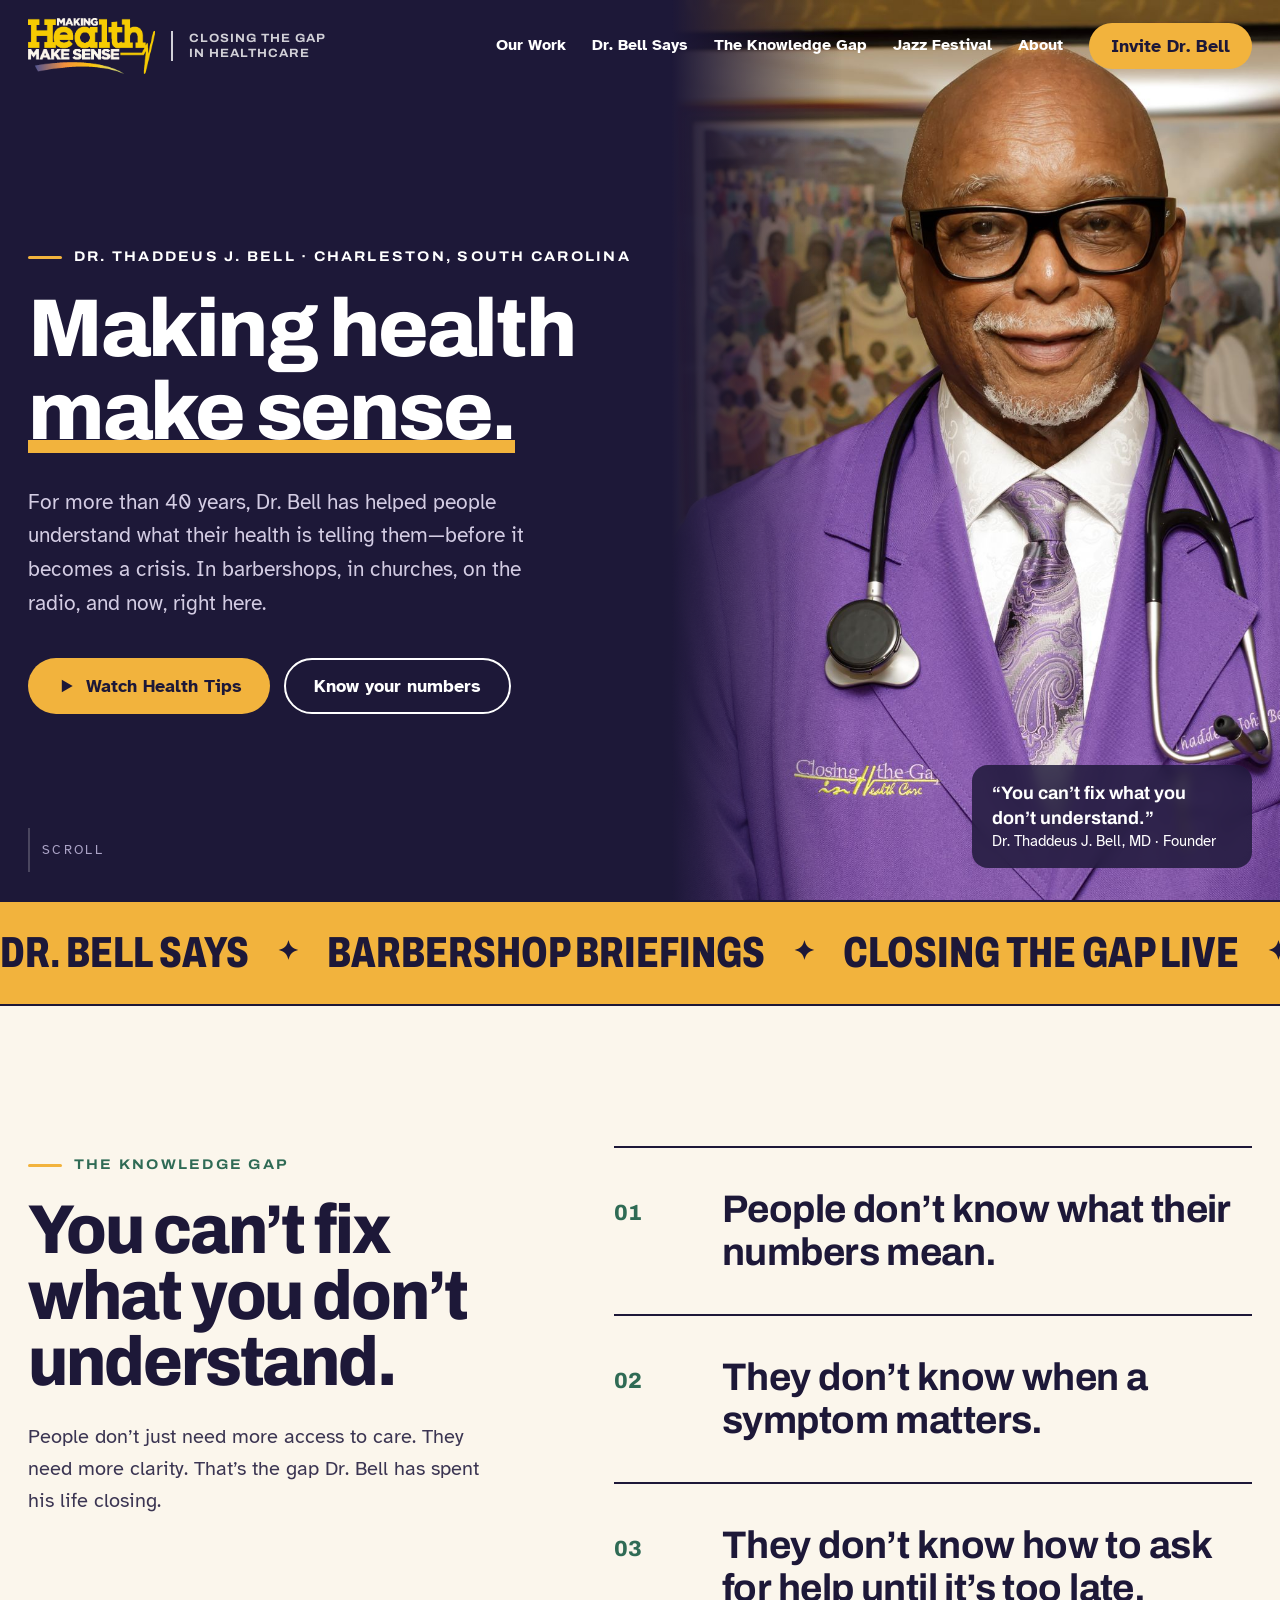
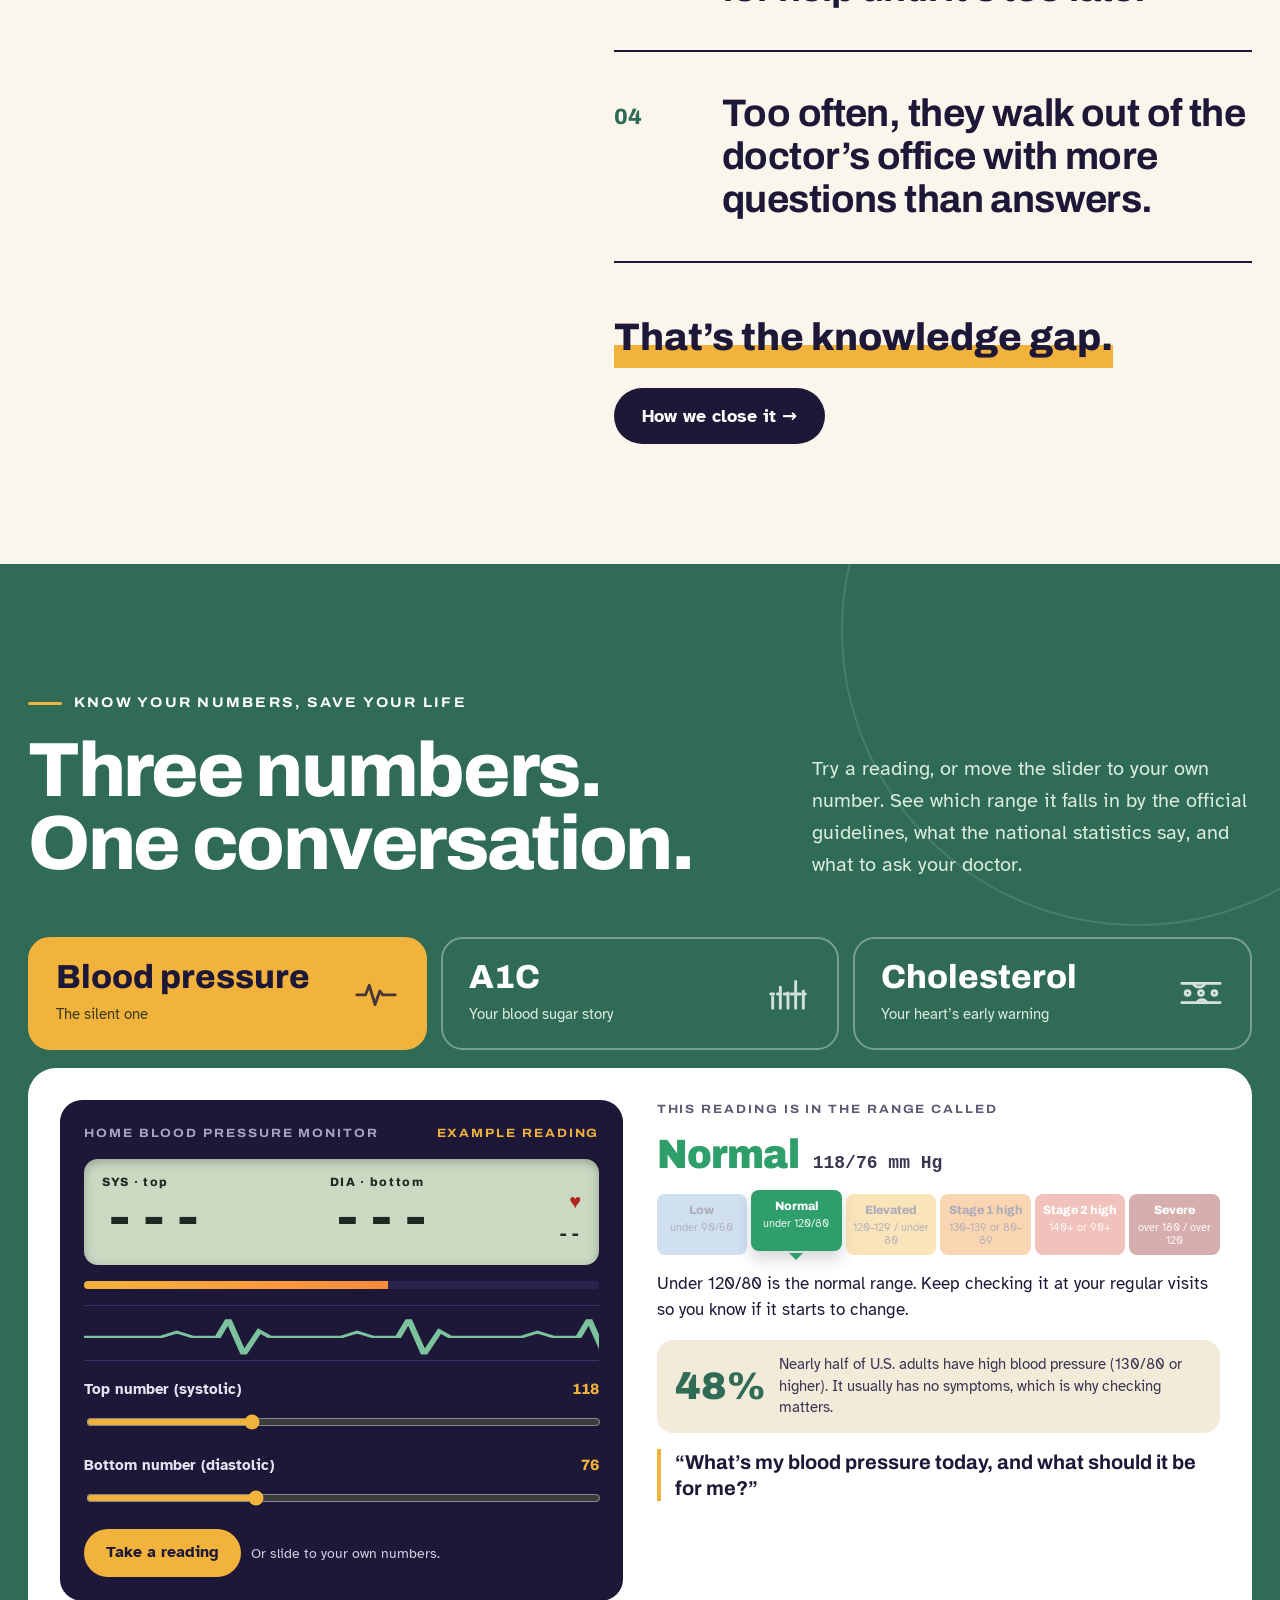
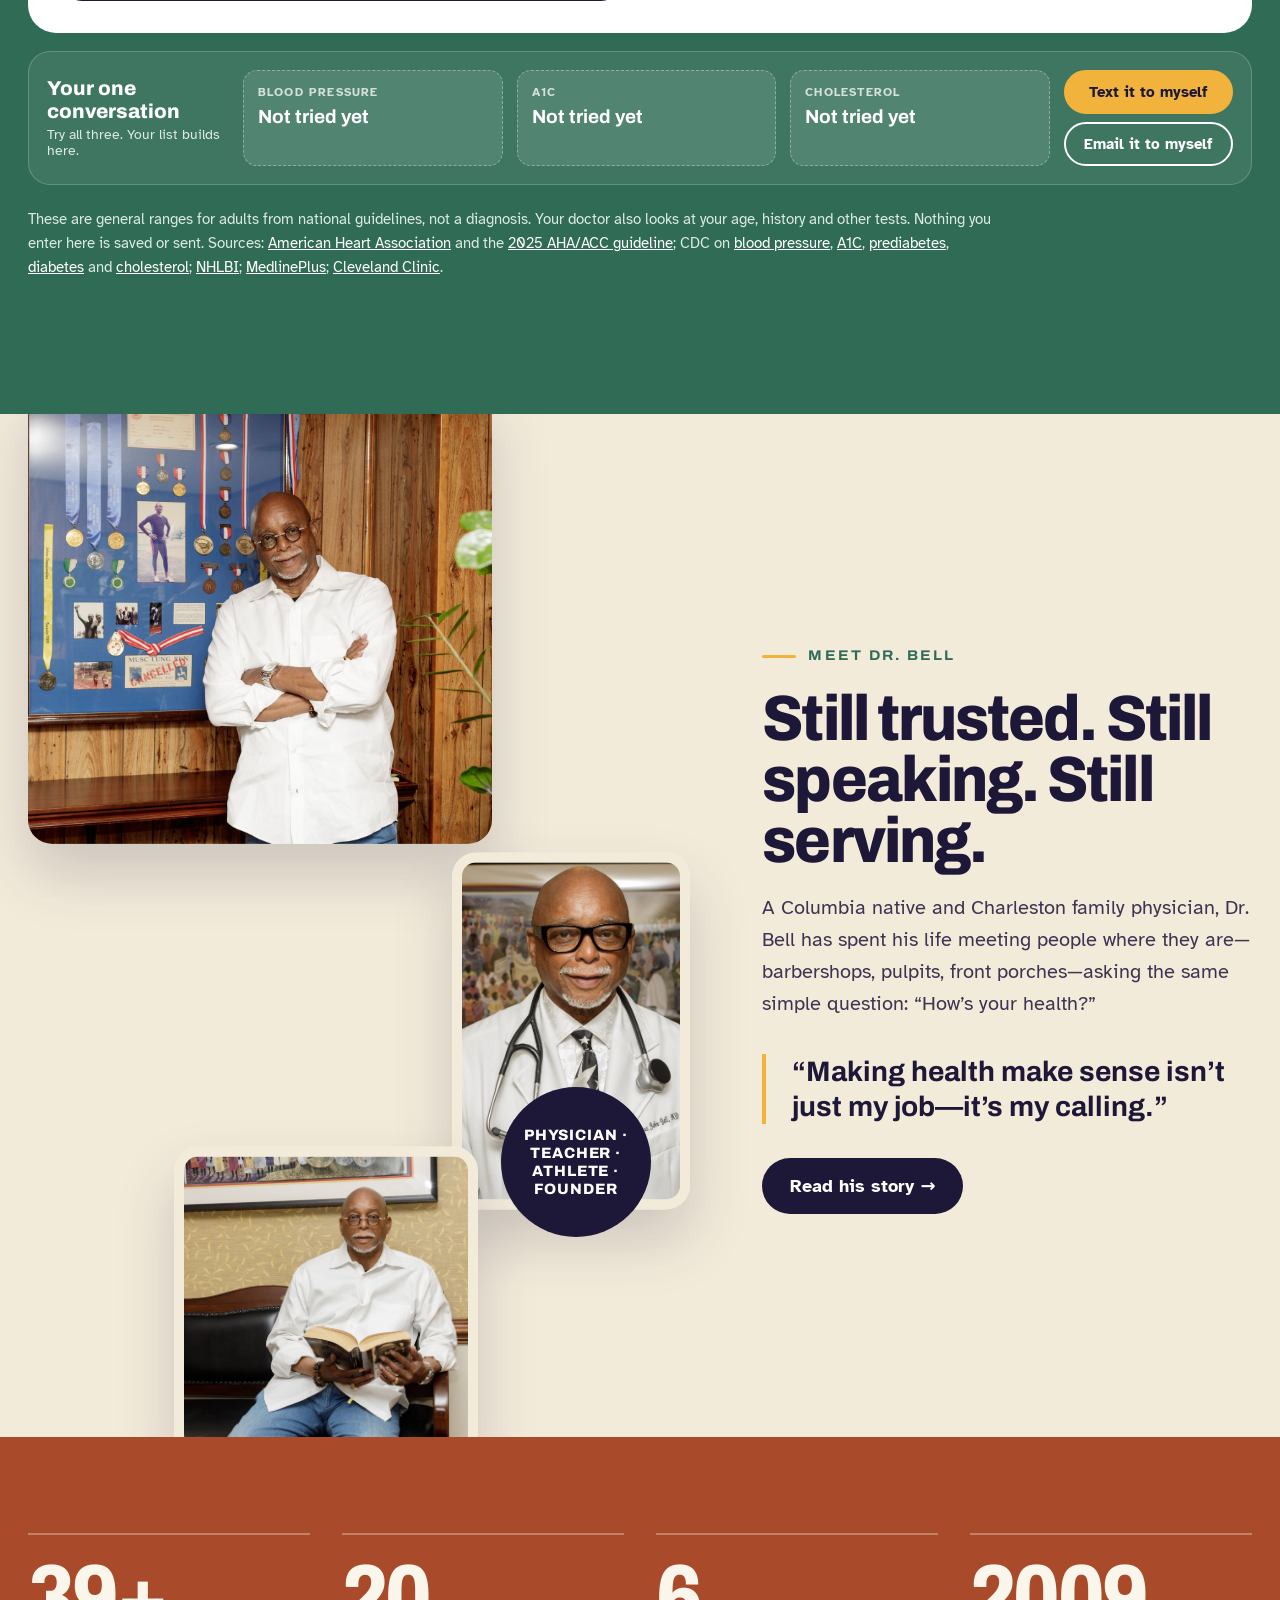
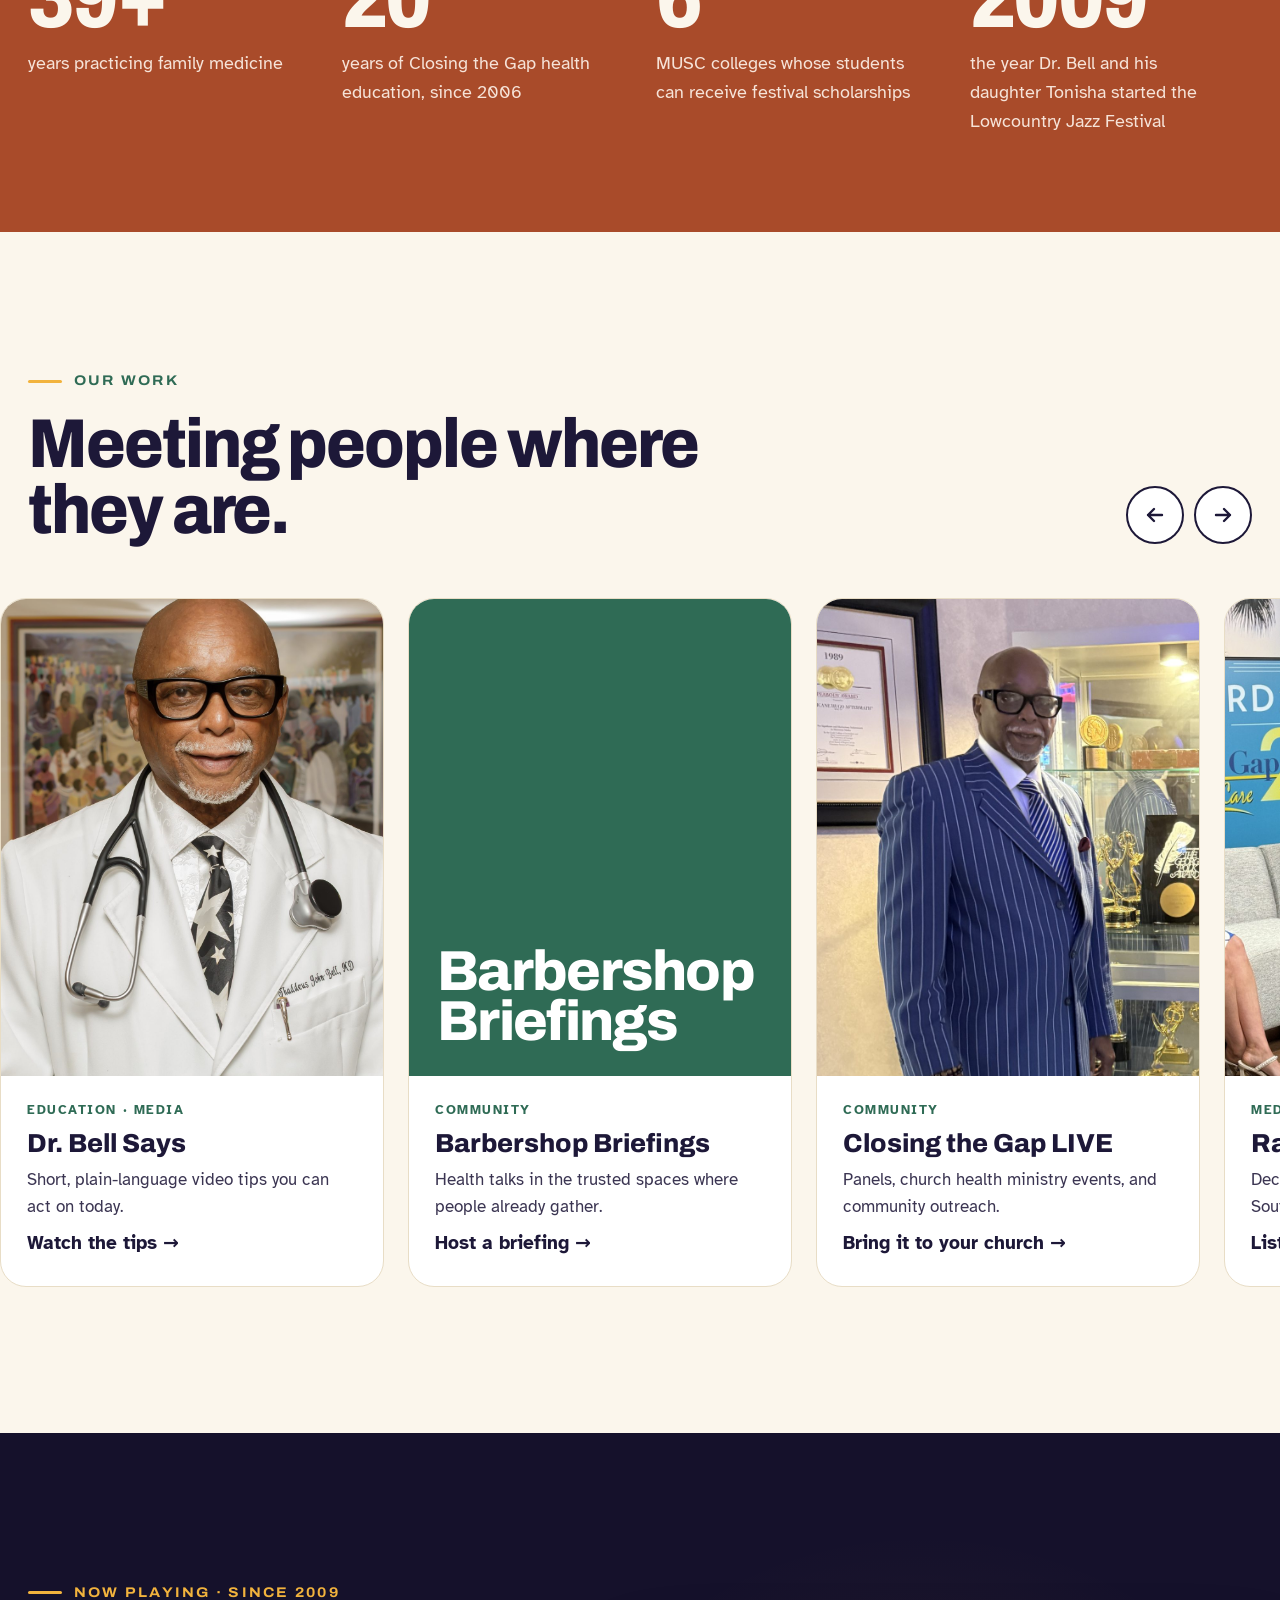
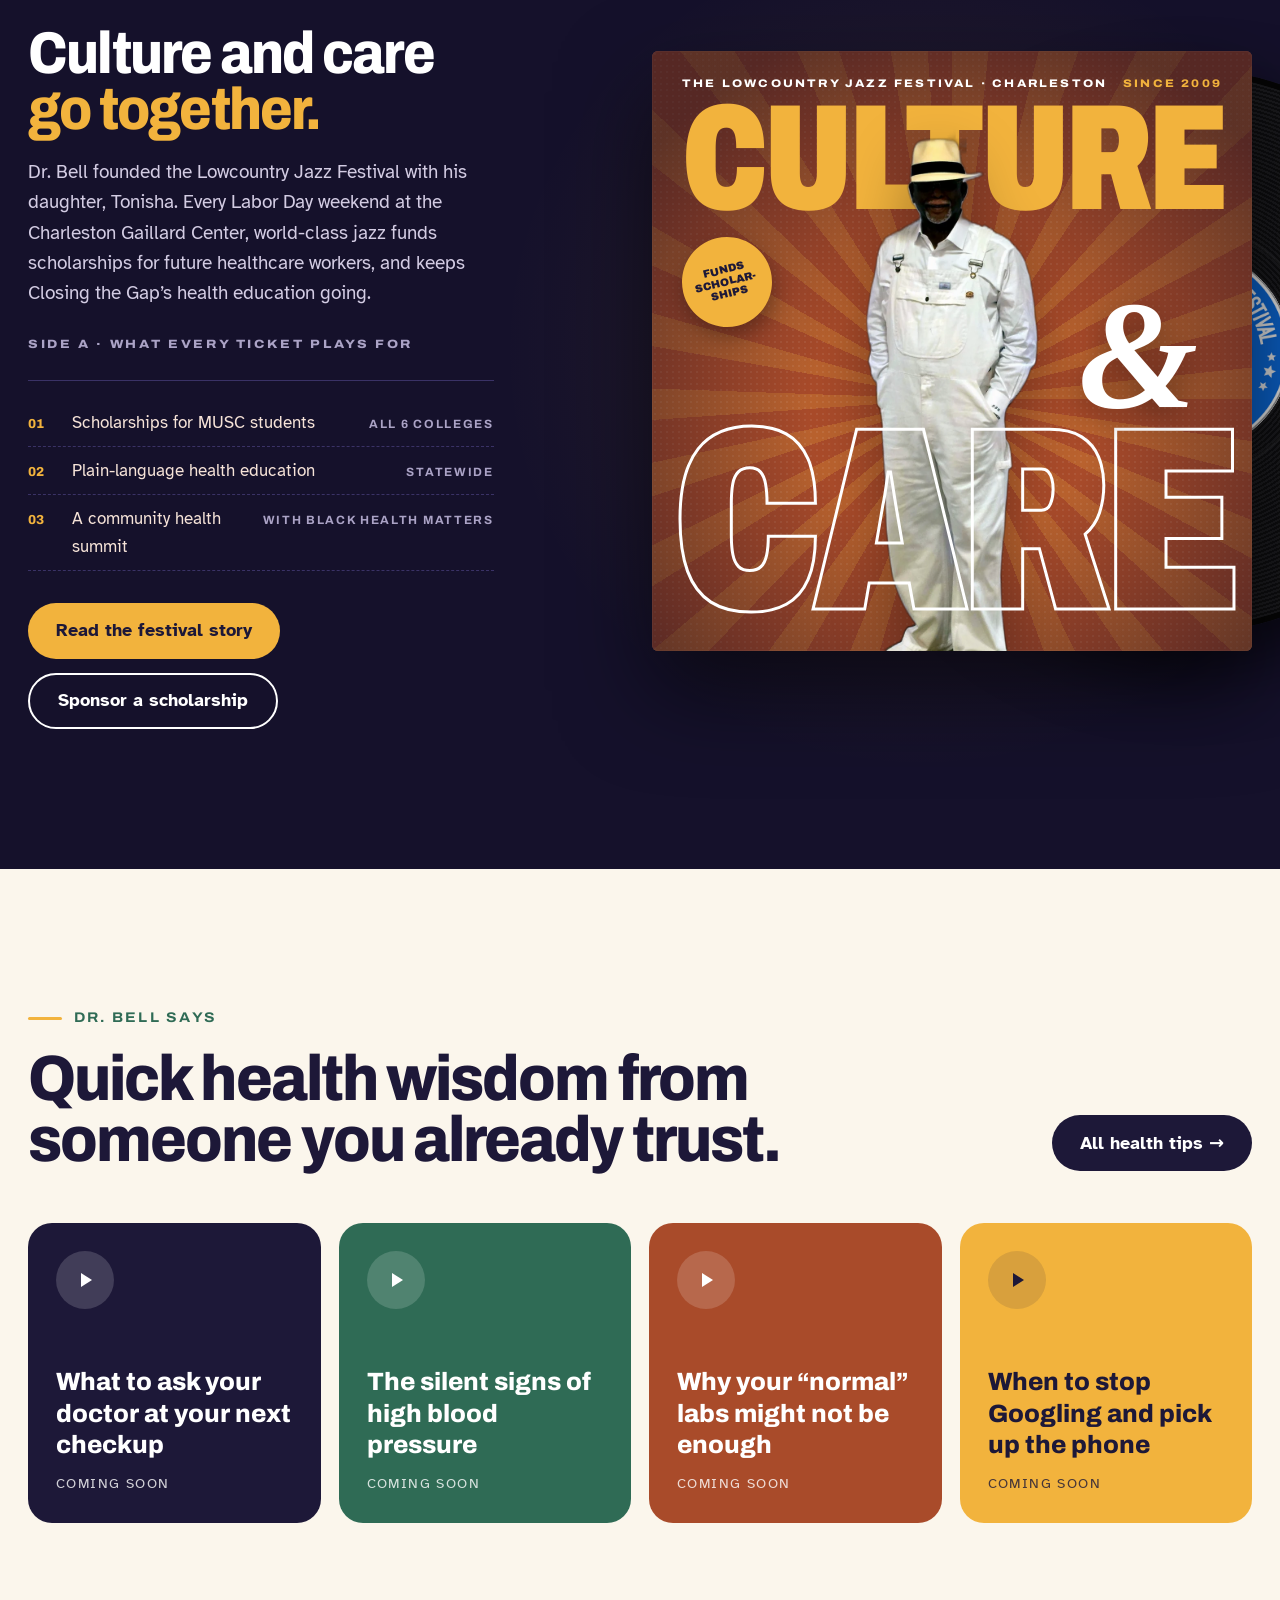
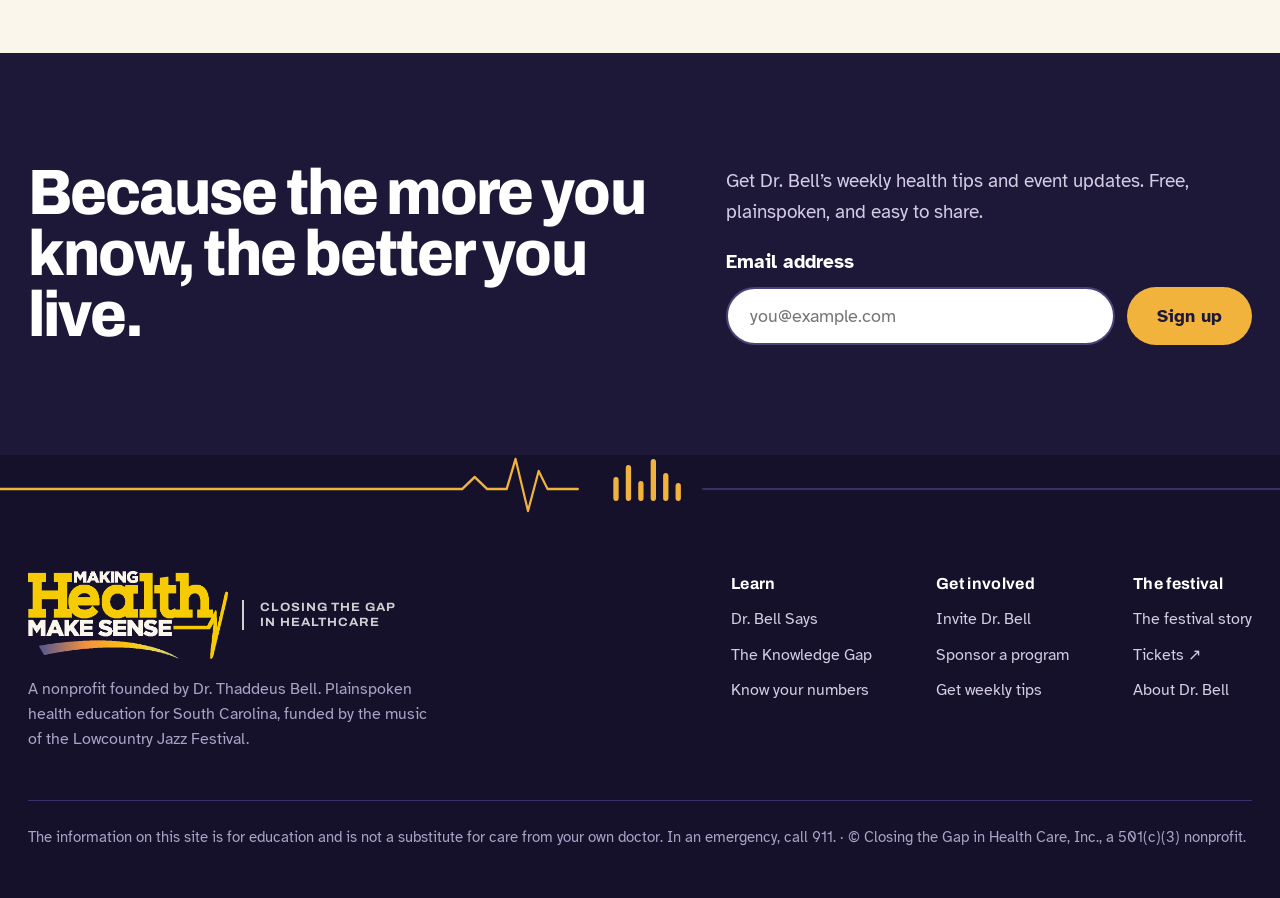
==== index.html @ b3cd02ee "Add buyer's Making Health Make Sense logo: header (reversed on dark, original on cream when scrolled" ====
<!doctype html>
<html lang="en">
<head>
<meta charset="utf-8">
<meta name="viewport" content="width=device-width, initial-scale=1">
<title>Making Health Make Sense — Dr. Thaddeus Bell · Closing the Gap in Healthcare</title>
<meta name="description" content="Dr. Thaddeus Bell and Closing the Gap in Healthcare help people understand what their health is telling them—before it becomes a crisis.">
<meta property="og:title" content="Making Health Make Sense — Dr. Thaddeus Bell">
<meta property="og:description" content="Plainspoken, trusted health education from a Charleston family physician who has been showing up for more than 40 years.">
<meta property="og:image" content="/img/bell-purple-coat.jpg">
<link rel="icon" href="data:image/svg+xml,%3Csvg xmlns='http://www.w3.org/2000/svg' viewBox='0 0 32 32'%3E%3Crect x='6' y='4' width='8' height='24' rx='2' fill='%231D1838'/%3E%3Crect x='18' y='4' width='8' height='24' rx='2' fill='%23F2B33D'/%3E%3C/svg%3E">
<script>document.documentElement.classList.add('js');setTimeout(function(){document.documentElement.classList.add('reveal-fallback')},3500);</script>
<link rel="preconnect" href="https://fonts.googleapis.com">
<link rel="stylesheet" href="https://fonts.googleapis.com/css2?family=Archivo:wdth,wght@62..125,500..900&family=Atkinson+Hyperlegible:ital,wght@0,400;0,700;1,400&display=swap">
<link rel="stylesheet" href="/assets/site.css">
<style>
*{box-sizing:border-box}
body{margin:0;background:var(--cream);color:var(--ink);font-family:'Atkinson Hyperlegible',system-ui,sans-serif;font-size:19px;line-height:1.6}
img{max-width:100%;display:block}
a{color:var(--teal)}
a:focus-visible,button:focus-visible,input:focus-visible{outline:3px solid var(--gold);outline-offset:3px}
.wrap{max-width:1280px;margin:0 auto;padding:0 28px}
.display{font-family:'Archivo',sans-serif;font-weight:800;letter-spacing:-.03em;line-height:.95}
.eyebrow{display:inline-flex;align-items:center;gap:12px;font-family:'Archivo',sans-serif;font-weight:700;font-stretch:110%;font-size:14px;letter-spacing:.16em;text-transform:uppercase}
.eyebrow::before{content:"";width:34px;height:3px;background:var(--gold);border-radius:2px}
.btn{display:inline-flex;align-items:center;gap:10px;min-height:56px;padding:0 28px;border-radius:999px;font-weight:700;font-size:18px;text-decoration:none;transition:transform .25s var(--ease),background .25s}
.btn:hover{transform:translateY(-2px)}
.btn-gold{background:var(--gold);color:var(--ink)}
.btn-ghost{border:2px solid currentColor;color:inherit}
.btn-ink{background:var(--ink);color:#fff}

/* ---------- Opening curtain ---------- */
#curtain{display:none}
.js #curtain{position:fixed;inset:0;z-index:100;background:var(--ink);display:flex;align-items:center;justify-content:center;flex-direction:column;gap:28px;transition:transform 1s cubic-bezier(.76,0,.24,1)}
#curtain.lift-off{transform:translateY(-100%)}
.c-bars{display:flex;gap:10px;height:96px;align-items:flex-end}
.c-bars span{width:30px;border-radius:5px;animation:grow 1s var(--ease) forwards;height:0}
.c-bars span:first-child{background:#fff}
.c-bars span:last-child{background:var(--gold);animation-delay:.18s}
@keyframes grow{to{height:96px}}
.c-logo{width:min(70vw,460px);height:auto;clip-path:inset(0 100% 0 0);animation:draw 1.1s cubic-bezier(.6,0,.2,1) .15s forwards}
@keyframes draw{to{clip-path:inset(0 0 0 0)}}
.c-word{color:#D3CCE3;letter-spacing:.16em!important;text-transform:uppercase;font-size:clamp(13px,1.4vw,16px)!important;font-family:'Archivo',sans-serif;font-weight:800;font-stretch:115%;font-size:clamp(20px,3vw,30px);letter-spacing:.02em;overflow:hidden;padding:0 4px .18em;line-height:1.2}
.c-word span{display:inline-block;transform:translateY(110%);animation:up .8s var(--ease) .55s forwards}
@keyframes up{to{transform:none}}

/* ---------- Header ---------- */
.site-header{position:fixed;top:0;left:0;right:0;z-index:50;color:#fff;transition:background .35s,color .35s,box-shadow .35s}
.site-header.scrolled{background:rgba(251,246,236,.97);color:var(--ink);box-shadow:0 1px 0 #E8DDC6}
.nav{display:flex;align-items:center;justify-content:space-between;gap:24px;padding:18px 28px;max-width:1280px;margin:0 auto}
.brand{display:flex;align-items:center;gap:14px;text-decoration:none;color:inherit}
.brand-bars{display:flex;gap:5px}.brand-bars i{width:13px;height:36px;border-radius:3px;background:currentColor}.brand-bars i+i{background:var(--gold)}
.brand b{display:block;font-family:'Archivo',sans-serif;font-weight:800;font-size:20px;line-height:1.05}
.brand small{display:block;font-size:12px;letter-spacing:.08em;text-transform:uppercase;opacity:.75}
.links{display:flex;align-items:center;gap:26px;font-weight:700;font-size:16px}
.links a{color:inherit;text-decoration:none;padding:8px 0;background:linear-gradient(var(--gold),var(--gold)) left bottom/0 3px no-repeat;transition:background-size .3s var(--ease)}
.links a:hover{background-size:100% 3px}
.links .btn{padding:0 22px;min-height:46px;background:var(--gold);color:var(--ink)}
.menu-btn{display:none;background:none;border:2px solid currentColor;color:inherit;border-radius:999px;min-height:46px;padding:0 18px;font:inherit;font-weight:700;cursor:pointer;line-height:1;font-size:16px}
@media (max-width:1020px){
  .menu-btn{display:inline-flex;align-items:center}
  .site-header{background:rgba(29,24,56,.94)}
  .site-header.scrolled{background:rgba(251,246,236,.97)}
  .nav{padding:12px 18px}
  .brand small{display:none}
  .brand b{font-size:18px}
  .links{position:fixed;inset:0;background:var(--ink);color:#fff;flex-direction:column;justify-content:center;gap:22px;font-size:28px;font-family:'Archivo',sans-serif;transform:translateY(-100%);transition:transform .5s var(--ease);z-index:-1}
  .links.open{transform:none}
  body.menu-open .site-header{color:#fff;background:transparent;box-shadow:none}
}

/* ---------- Opening scene ---------- */
.hero{position:relative;min-height:100vh;min-height:100svh;background:var(--ink);color:#fff;display:grid;grid-template-columns:minmax(0,1.05fr) minmax(0,.95fr);overflow:hidden}
.hero-copy{position:relative;z-index:2;padding:150px 28px 90px max(28px,calc((100vw - 1280px)/2 + 28px));display:flex;flex-direction:column;justify-content:center}
.hero h1{margin:22px 0 0;font-size:clamp(52px,6.4vw,112px)}
.hero h1 .line{display:block;overflow:hidden;padding-bottom:.06em}
.hero h1 .line span{display:inline-block}
.js .hero h1 .line span{transform:translateY(105%);transition:transform 1.1s var(--ease)}
.opened .hero h1 .line span{transform:none}
.opened .hero h1 .line:nth-child(2) span{transition-delay:.12s}
.hero h1 em{font-style:normal;position:relative;white-space:nowrap}
.hero h1 em::after{content:"";position:absolute;left:0;right:0;bottom:.04em;height:.16em;background:var(--gold);transform-origin:left;transform:scaleX(1);z-index:-1}
.js .hero h1 em::after{transform:scaleX(0);transition:transform .9s var(--ease) .75s}
.opened .hero h1 em::after{transform:scaleX(1)}
.hero h1 em span{position:relative;z-index:1}
.hero-sub{margin:30px 0 0;max-width:540px;font-size:21px;color:#D3CCE3}
.js .hero-fade{opacity:0;transform:translateY(18px);transition:opacity .9s var(--ease) .55s,transform .9s var(--ease) .55s}
.opened .hero-fade{opacity:1;transform:none}
.hero-ctas{margin-top:38px;display:flex;flex-wrap:wrap;gap:14px}
.hero-media{position:relative;min-height:520px}
.hero-media img{position:absolute;inset:0;width:100%;height:100%;object-fit:cover;object-position:center 12%}
.js .hero-media img{transform:scale(1.12);transition:transform 2.6s var(--ease)}
.opened .hero-media img{transform:scale(1)}
.hero-media::before{content:"";position:absolute;inset:0;z-index:1;background:linear-gradient(90deg,var(--ink) 0%,rgba(29,24,56,0) 28%)}
.hero-tag{position:absolute;z-index:2;right:28px;bottom:32px;background:rgba(29,24,56,.82);backdrop-filter:blur(6px);padding:16px 20px;border-radius:16px;font-size:15px;line-height:1.4;max-width:280px}
.hero-tag b{display:block;font-family:'Archivo',sans-serif;font-size:18px}
.scroll-cue{position:absolute;left:max(28px,calc((100vw - 1280px)/2 + 28px));bottom:28px;z-index:2;display:flex;align-items:center;gap:12px;font-size:13px;letter-spacing:.18em;text-transform:uppercase;color:#ABA3C6;text-decoration:none}
.scroll-cue i{width:2px;height:44px;background:rgba(255,255,255,.2);position:relative;overflow:hidden}
.scroll-cue i::after{content:"";position:absolute;left:0;top:-50%;width:100%;height:50%;background:var(--gold);animation:cue 2s ease-in-out infinite}
@keyframes cue{to{top:100%}}
@media (max-width:900px){
  .hero{grid-template-columns:1fr;min-height:auto}
  .hero-copy{padding:130px 22px 56px;order:2}
  .hero-media{order:1;min-height:0;height:62vh;margin-top:0}
  .hero-media::before{background:linear-gradient(0deg,var(--ink) 0%,rgba(29,24,56,0) 35%)}
  .scroll-cue{display:none}
  .hero-tag{right:16px;bottom:16px}
}

/* ---------- Marquee ---------- */
.marquee{background:var(--gold);color:var(--ink);overflow:hidden;border-block:2px solid var(--ink)}
.marquee-track{display:flex;width:max-content;animation:slide 38s linear infinite}
.marquee:hover .marquee-track{animation-play-state:paused}
.marquee span{font-family:'Archivo',sans-serif;font-weight:800;font-stretch:72%;text-transform:uppercase;font-size:clamp(28px,3.4vw,46px);padding:16px 0;white-space:nowrap}
.marquee span::after{content:"\2726";margin:0 28px;font-size:.6em;vertical-align:.25em}
@keyframes slide{to{transform:translateX(-50%)}}
@media (prefers-reduced-motion: reduce){.marquee-track{animation:none;flex-wrap:wrap;width:auto;justify-content:center}}

/* ---------- Knowledge gap scene ---------- */
.gap{padding:140px 0 120px}
.gap-grid{display:grid;grid-template-columns:minmax(0,.9fr) minmax(0,1.1fr);gap:64px}
.gap-sticky{position:sticky;top:120px;align-self:start}
.gap h2{margin:22px 0 0;font-size:clamp(44px,5.4vw,84px);font-stretch:92%}
.gap-sticky p{margin:26px 0 0;font-size:20px;color:#3B3552;max-width:480px}
.gap-list{display:flex;flex-direction:column}
.gap-item{display:grid;grid-template-columns:90px minmax(0,1fr);gap:18px;padding:40px 0;border-top:2px solid var(--ink)}
.gap-item b{font-family:'Archivo',sans-serif;font-weight:800;font-size:22px;color:var(--teal);padding-top:8px}
.gap-item span{font-family:'Archivo',sans-serif;font-weight:700;font-size:clamp(28px,3vw,42px);line-height:1.12;letter-spacing:-.015em}
.gap-end{padding:44px 0 0;border-top:2px solid var(--ink);display:flex;flex-wrap:wrap;align-items:center;justify-content:space-between;gap:20px}
.gap-end strong{font-family:'Archivo',sans-serif;font-weight:800;font-size:clamp(30px,3vw,44px);background:linear-gradient(transparent 62%,var(--gold) 62%)}
@media (max-width:900px){.gap{padding:90px 0}.gap-grid{grid-template-columns:1fr;gap:28px}.gap-sticky{position:static}.gap-item{grid-template-columns:56px 1fr;padding:28px 0}}

/* ---------- Know your numbers ---------- */
.numbers{background:var(--teal);color:#fff;padding:120px 0;position:relative;overflow:hidden}
.numbers::before{content:"";position:absolute;right:-12vw;top:-18vw;width:46vw;height:46vw;border-radius:50%;border:2px solid rgba(255,255,255,.12)}
.numbers h2{margin:20px 0 0;font-size:clamp(46px,6vw,96px)}
.numbers-intro{display:flex;flex-wrap:wrap;justify-content:space-between;align-items:flex-end;gap:24px}
.numbers-intro p{max-width:440px;color:#DCEBE2;margin:0;font-size:20px}
.tabs{margin-top:56px;display:grid;grid-template-columns:repeat(3,minmax(0,1fr));gap:14px}
.tab{appearance:none;border:2px solid rgba(255,255,255,.35);background:transparent;color:#fff;border-radius:22px;padding:22px 26px;text-align:left;cursor:pointer;font:inherit;transition:background .3s,border-color .3s,transform .3s var(--ease);display:grid;grid-template-columns:minmax(0,1fr) auto;align-items:center;gap:14px}
.tab:hover{border-color:#fff;transform:translateY(-3px)}
.tab b{display:block;font-family:'Archivo',sans-serif;font-weight:800;font-size:clamp(26px,2.6vw,38px);line-height:1}
.tab small{display:block;margin-top:8px;font-size:15px;color:#DCEBE2}
.tab svg{width:46px;height:46px;opacity:.8}
.tab[aria-selected="true"]{background:var(--gold);border-color:var(--gold);color:var(--ink)}
.tab[aria-selected="true"] small{color:#3a3a1a}
.panel{margin-top:18px;background:#fff;color:var(--ink);border-radius:28px;padding:clamp(20px,2.6vw,32px);display:grid;grid-template-columns:minmax(0,1fr) minmax(0,1fr);gap:clamp(22px,2.6vw,36px);align-items:stretch}
.panel[hidden]{display:none}
.panel:not([hidden]){animation:panelIn .5s var(--ease)}
@keyframes panelIn{from{opacity:0;transform:translateY(12px)}}
/* instrument (left) */
.inst{background:var(--ink);color:#fff;border-radius:22px;padding:24px;display:flex;flex-direction:column;gap:16px;position:relative;overflow:hidden}
.inst .lbl{display:flex;justify-content:space-between;align-items:center;gap:10px;font-family:'Archivo',sans-serif;font-weight:700;font-stretch:112%;font-size:12px;letter-spacing:.16em;text-transform:uppercase;color:#ABA3C6}
.inst .lbl em{font-style:normal;color:var(--gold)}
.inst .what{margin:0;font-size:16px;line-height:1.5;color:#D3CCE3}
.ibtn{appearance:none;border:0;cursor:pointer;font:inherit;font-weight:700;font-size:16px;background:var(--gold);color:var(--ink);border-radius:999px;min-height:48px;padding:0 22px}
.ibtn.ghost{background:none;color:#fff;border:2px solid #4A4278}
.irow{display:flex;flex-wrap:wrap;gap:10px;align-items:center}
.lcd{display:grid;grid-template-columns:minmax(0,1fr) minmax(0,1fr) auto;gap:10px;background:#C9D9C2;color:#1C2A22;border-radius:14px;padding:14px 18px;box-shadow:inset 0 3px 10px rgba(0,0,0,.25)}
.lcd small{display:block;font-family:'Archivo',sans-serif;font-weight:800;font-size:12px;letter-spacing:.14em}
.lcd b{display:block;font-family:'Courier New',ui-monospace,monospace;font-weight:700;font-size:clamp(44px,4.6vw,66px);line-height:1;letter-spacing:-.02em;font-variant-numeric:tabular-nums}
.lcd .pulse{align-self:end;text-align:right;font-family:'Courier New',ui-monospace,monospace;font-weight:700;font-size:20px}
.lcd .pulse i{display:block;font-style:normal;color:#B3261E;font-size:20px;animation:beat 1s ease-in-out infinite}
@keyframes beat{0%,100%{transform:scale(1)}15%{transform:scale(1.3)}30%{transform:scale(1)}}
.cuff{height:8px;border-radius:4px;background:#2A2350;overflow:hidden}
.cuff i{display:block;height:100%;width:0;background:linear-gradient(90deg,var(--gold),#FF8A3D)}
.ecg{height:56px;overflow:hidden;position:relative;border-top:1px solid #3A3266;border-bottom:1px solid #3A3266}
.ecg svg{position:absolute;left:0;top:0;height:100%;width:200%;animation:ecg 3.2s linear infinite}
@keyframes ecg{to{transform:translateX(-50%)}}
.sl{display:flex;flex-direction:column;gap:6px}
.sl label{display:flex;justify-content:space-between;font-weight:700;font-size:15px;color:#E7E1F1}
.sl label output{font-family:'Archivo',sans-serif;font-weight:800;color:var(--gold)}
.sl input{width:100%;accent-color:var(--gold);height:26px}
.days{display:flex;align-items:flex-end;gap:2px;height:150px;padding:0 2px;position:relative;border-bottom:1px solid #4A4278}
.days i{flex:1;min-width:0;border-radius:2px 2px 0 0;background:#7CC29C;height:var(--h);transition:height .7s cubic-bezier(.2,.8,.2,1),background .5s;transition-delay:calc(var(--n) * 4ms)}
.days.avg i{height:var(--avg);background:var(--gold)}
.days .line{position:absolute;left:0;right:0;bottom:var(--avg);border-top:2px dashed #fff;z-index:1;transition:bottom .5s}
.days .line span{position:absolute;right:0;bottom:6px;font-family:'Archivo',sans-serif;font-weight:800;font-size:12px;letter-spacing:.06em;background:#fff;color:var(--ink);border-radius:4px;padding:3px 7px;white-space:nowrap}
.axis{display:flex;justify-content:space-between;font-size:13px;color:#ABA3C6;margin-top:-8px}
.artery{position:relative;height:130px;border-radius:65px;background:#3A0D12;overflow:hidden;box-shadow:inset 0 0 0 10px #E07A7F,inset 0 0 0 14px #B8474D}
.artery .flow{position:absolute;inset:14px 0;overflow:hidden;border-radius:60px}
.artery .cell{position:absolute;left:-30px;width:22px;height:14px;border-radius:50%;background:#E5484D;box-shadow:inset -3px -2px 0 rgba(0,0,0,.25);top:var(--y);animation:flow 2.6s linear infinite;animation-delay:var(--dl)}
@keyframes flow{to{transform:translateX(calc(100vw))}}
.plaque{position:absolute;left:18%;width:64%;height:calc(var(--p,0) * 0.48px);background:radial-gradient(ellipse at 50% 0,#F6D58B,#E0B04E 70%);border-radius:0 0 50% 50%/0 0 100% 100%;top:14px;transition:height .25s;z-index:1}
.plaque.b{top:auto;bottom:14px;border-radius:50% 50% 0 0/100% 100% 0 0;left:28%;width:50%;background:radial-gradient(ellipse at 50% 100%,#F6D58B,#E0B04E 70%)}
/* result (right) */
.res{display:flex;flex-direction:column;gap:16px}
.res .k{font-family:'Archivo',sans-serif;font-weight:700;font-stretch:112%;font-size:12px;letter-spacing:.16em;text-transform:uppercase;color:var(--muted)}
.zone{display:flex;flex-wrap:wrap;align-items:baseline;gap:10px 14px}
.zone b{font-family:'Archivo',sans-serif;font-weight:900;font-stretch:90%;font-size:clamp(30px,3.2vw,44px);line-height:1;letter-spacing:-.02em;color:var(--zc,var(--ink))}
.zone span{font-family:'Courier New',ui-monospace,monospace;font-weight:700;font-size:18px;color:#3B3552}
.scale{display:grid;grid-auto-flow:column;grid-auto-columns:minmax(0,1fr);gap:4px}
.scale div{position:relative;padding:10px 6px 8px;border-radius:8px;background:var(--bg);opacity:.35;transition:opacity .3s,transform .3s var(--ease);text-align:center;min-width:0}
.scale div.on{opacity:1;transform:translateY(-4px);box-shadow:0 8px 16px rgba(29,24,56,.18)}
.scale div.on::after{content:"";position:absolute;left:50%;bottom:-9px;margin-left:-7px;border:7px solid transparent;border-top-color:var(--bg);border-bottom:0}
.scale b{display:block;font-family:'Archivo',sans-serif;font-weight:800;font-size:12px;line-height:1.15;color:var(--fg,#fff)}
.scale small{display:block;margin-top:3px;font-size:11px;line-height:1.2;color:var(--fg,#fff);opacity:.9}
.say{margin:0;font-size:17px;line-height:1.55;color:#1D1838}
.say.alert{background:#FDECEC;border:2px solid #E5484D;border-radius:14px;padding:14px 16px;color:#5A1114}
.stat{display:grid;grid-template-columns:auto minmax(0,1fr);gap:14px;align-items:center;background:var(--sage);border-radius:16px;padding:14px 18px}
.stat strong{font-family:'Archivo',sans-serif;font-weight:900;font-size:clamp(30px,3vw,40px);line-height:1;color:var(--teal)}
.stat p{margin:0;font-size:15px;line-height:1.45;color:#3B3552}
.res .ask{margin:0;font-family:'Archivo',sans-serif;font-weight:700;font-size:20px;line-height:1.3;border-left:4px solid var(--gold);padding-left:14px}
/* conversation */
.convo{margin-top:18px;display:grid;grid-template-columns:minmax(0,.7fr) repeat(3,minmax(0,1fr)) auto;gap:14px;align-items:stretch;background:rgba(255,255,255,.08);border:1px solid rgba(255,255,255,.2);border-radius:22px;padding:18px}
.convo h3{margin:0;align-self:center;font-family:'Archivo',sans-serif;font-weight:800;font-size:20px;line-height:1.15}
.convo h3 small{display:block;margin-top:4px;font-family:'Atkinson Hyperlegible',sans-serif;font-weight:400;font-size:14px;color:#DCEBE2}
.slot{background:rgba(255,255,255,.1);border-radius:14px;padding:12px 14px;border:1px dashed rgba(255,255,255,.35)}
.slot.set{background:#fff;color:var(--ink);border:0}
.slot small{display:block;font-size:12px;font-weight:700;letter-spacing:.1em;text-transform:uppercase;opacity:.75}
.slot b{display:block;margin-top:4px;font-family:'Archivo',sans-serif;font-size:19px;line-height:1.15}
.slot span{display:block;margin-top:2px;font-size:14px}
.convo .acts{display:flex;flex-direction:column;gap:8px;justify-content:center}
.convo .acts a,.convo .acts button{appearance:none;display:inline-flex;align-items:center;justify-content:center;min-height:44px;padding:0 18px;border-radius:999px;font:inherit;font-weight:700;font-size:15px;text-decoration:none;cursor:pointer;white-space:nowrap;border:2px solid #fff;background:none;color:#fff}
.convo .acts a:first-child{background:var(--gold);border-color:var(--gold);color:var(--ink)}
.numbers-note{margin-top:22px;font-size:15px;color:#DCEBE2;max-width:980px}
.numbers-note a{color:#fff}
@media (max-width:1100px){.convo{grid-template-columns:repeat(3,minmax(0,1fr))}.convo h3{grid-column:1/-1}.convo .acts{grid-column:1/-1;flex-direction:row;flex-wrap:wrap}}
@media (max-width:900px){.tabs{grid-template-columns:1fr}.panel{grid-template-columns:1fr;gap:22px}.numbers{padding:84px 0}.convo{grid-template-columns:1fr}}
@media (max-width:600px){.inst{padding:18px}.lcd{padding:12px;gap:4px}.lcd b{font-size:40px}.lcd .pulse{font-size:16px}.inst .lbl{flex-direction:column;align-items:flex-start}.scale small{display:none}.scale b{font-size:11px}}
@media (prefers-reduced-motion: reduce){.lcd .pulse i,.ecg svg,.artery .cell{animation:none}.days i{transition:none}}

/* ---------- Meet Dr. Bell (offset collage) ---------- */
.meet{background:var(--sage);padding:140px 0;overflow:hidden}
.meet-grid{display:grid;grid-template-columns:minmax(0,1.15fr) minmax(0,.85fr);gap:72px;align-items:center}
.collage{position:relative;height:clamp(520px,58vw,760px)}
.collage img{position:absolute;object-fit:cover;border-radius:24px;box-shadow:0 30px 60px rgba(29,24,56,.18)}
.collage .c1{left:0;top:4%;width:70%;height:62%;object-position:62% center}
.collage .c2{right:0;top:0;width:36%;height:48%;object-position:center 12%;border:10px solid var(--sage)}
.collage .c3{left:22%;bottom:0;width:46%;height:42%;object-position:58% 30%;border:10px solid var(--sage)}
.collage .stamp{position:absolute;right:6%;bottom:8%;width:150px;height:150px;border-radius:50%;background:var(--ink);color:#fff;display:flex;align-items:center;justify-content:center;text-align:center;font-family:'Archivo',sans-serif;font-weight:800;font-size:15px;letter-spacing:.06em;text-transform:uppercase;line-height:1.2;padding:18px;animation:spin 24s linear infinite}
@keyframes spin{to{transform:rotate(360deg)}}
@media (prefers-reduced-motion: reduce){.collage .stamp{animation:none}}
.meet h2{margin:22px 0 0;font-size:clamp(44px,5vw,76px);font-stretch:92%}
.meet p{font-size:20px;color:#3B3552}
.pull{margin:34px 0;padding:0 0 0 26px;border-left:4px solid var(--gold);font-family:'Archivo',sans-serif;font-weight:700;font-size:clamp(24px,2.2vw,30px);line-height:1.25;color:var(--ink)}
@media (max-width:900px){.meet{padding:90px 0}.meet-grid{grid-template-columns:1fr;gap:40px}.collage{height:118vw;max-height:620px}.collage .stamp{width:112px;height:112px;font-size:12px}}

/* ---------- Counters ---------- */
.impact{background:var(--purple);color:#fff;padding:96px 0}
.impact-grid{display:grid;grid-template-columns:repeat(4,minmax(0,1fr));gap:32px}
.impact-grid div{border-top:2px solid rgba(255,255,255,.3);padding-top:22px}
.impact-grid strong{display:block;font-family:'Archivo',sans-serif;font-weight:800;font-stretch:80%;font-size:clamp(64px,7vw,120px);line-height:.9;letter-spacing:-.03em;color:#FBF6EC}
.impact-grid span{display:block;margin-top:12px;font-size:18px;color:#F6E3D8;max-width:260px}
@media (max-width:900px){.impact-grid{grid-template-columns:repeat(2,minmax(0,1fr))}}

/* ---------- Program rail ---------- */
.rail{padding:130px 0 120px}
.rail-head{display:flex;flex-wrap:wrap;justify-content:space-between;align-items:flex-end;gap:24px}
.rail-head h2{margin:20px 0 0;font-size:clamp(44px,5.4vw,84px);font-stretch:92%;max-width:800px}
.rail-btns{display:flex;gap:10px}
.rail-btns button{width:58px;height:58px;border-radius:50%;border:2px solid var(--ink);background:#fff;color:var(--ink);cursor:pointer;display:flex;align-items:center;justify-content:center;transition:background .25s,color .25s}
.rail-btns button:hover{background:var(--ink);color:#fff}
.rail-track{margin-top:48px;display:flex;gap:24px;overflow-x:auto;scroll-snap-type:x mandatory;padding:6px max(28px,calc((100vw - 1280px)/2 + 28px)) 26px;scrollbar-width:thin}
.rail-card{flex:0 0 clamp(290px,30vw,400px);scroll-snap-align:start;text-decoration:none;color:var(--ink);background:#fff;border:1px solid #E8DDC6;border-radius:26px;overflow:hidden;display:flex;flex-direction:column}
.rail-card .ph{aspect-ratio:4/5;overflow:hidden}
.rail-card .ph img{width:100%;height:100%;object-fit:cover;transition:transform .8s var(--ease)}
.rail-card:hover .ph img{transform:scale(1.06)}
.rail-card .tile{aspect-ratio:4/5;display:flex;align-items:flex-end;padding:28px;font-family:'Archivo',sans-serif;font-weight:800;font-size:clamp(46px,4.4vw,66px);line-height:.9;letter-spacing:-.03em}
.rail-card .body{padding:24px 26px 28px;display:flex;flex-direction:column;gap:8px;flex:1}
.rail-card .tag{font-size:13px;font-weight:700;letter-spacing:.12em;text-transform:uppercase;color:var(--teal)}
.rail-card .t{font-family:'Archivo',sans-serif;font-weight:800;font-size:26px;line-height:1.1}
.rail-card .d{font-size:17px;color:#3B3552;flex:1}
.rail-card .go{font-weight:700}
.rail-card.more{background:var(--ink);color:#fff;justify-content:center;align-items:flex-start;padding:40px;border:0}
.rail-card.more .t{font-size:clamp(34px,3vw,46px)}

/* ---------- Jazz scene ---------- */
.jazz{background:#15112B;color:#fff;padding:140px 0;position:relative;overflow:hidden}
.jazz::before{content:"";position:absolute;inset:0;background:radial-gradient(700px circle at 72% 50%,rgba(242,179,61,.10),transparent 60%);pointer-events:none}
.jazz-grid{position:relative;display:grid;grid-template-columns:minmax(0,.8fr) minmax(0,1.2fr);gap:60px;align-items:center}
.jazz h2{margin:22px 0 0;font-size:clamp(40px,4.6vw,72px);font-stretch:88%}
.jazz h2 em{font-style:normal;color:var(--gold)}
.jazz p{font-size:19px;color:#D3CCE3;max-width:520px}
.tracks{list-style:none;margin:26px 0 0;padding:18px 0 0;border-top:1px solid #3A3266;max-width:520px;counter-reset:t}
.tracks li{counter-increment:t;display:grid;grid-template-columns:34px minmax(0,1fr) auto;gap:10px;align-items:baseline;padding:10px 0;border-bottom:1px dashed #3A3266;font-size:17px;color:#F6E3D8}
.tracks li::before{content:counter(t,decimal-leading-zero);font-family:'Archivo',sans-serif;font-weight:800;font-size:13px;color:var(--gold)}
.tracks li span{font-family:'Archivo',sans-serif;font-weight:700;font-size:12px;letter-spacing:.14em;text-transform:uppercase;color:#ABA3C6}
.tracks-h{display:block;margin-top:26px;font-family:'Archivo',sans-serif;font-weight:800;font-stretch:115%;font-size:12px;letter-spacing:.22em;text-transform:uppercase;color:#ABA3C6}
/* the album */
.lp{position:relative;width:min(100%,600px);aspect-ratio:1;margin:0 0 0 auto;--mx:0;--my:0}
.lp-rec{position:absolute;top:3%;left:3%;width:94%;aspect-ratio:1;z-index:1;transition:transform 1.4s cubic-bezier(.2,.8,.2,1) .2s}
.lp.in .lp-rec,.reveal-fallback .lp-rec,html:not(.js) .lp-rec{transform:translateX(42%)}
.lp:hover .lp-rec{transform:translateX(50%)}
.lp-disc{width:100%;height:100%;border-radius:50%;background:radial-gradient(circle,transparent 0 31%,rgba(255,255,255,.06) 31.5%,transparent 32%),repeating-radial-gradient(circle,#0d0d0f 0 2px,#19191c 2px 4px);box-shadow:0 30px 70px rgba(0,0,0,.6),inset 0 0 0 6px #050505;animation:lpspin 7s linear infinite;position:relative}
.lp-disc::before{content:"";position:absolute;inset:0;border-radius:50%;background:conic-gradient(from 20deg,transparent 0 12%,rgba(255,255,255,.13) 16%,transparent 22% 58%,rgba(255,255,255,.09) 63%,transparent 70%)}
.lp-disc img{position:absolute;left:50%;top:50%;width:36%;height:36%;transform:translate(-50%,-50%);border-radius:50%;background:#fff}
@keyframes lpspin{to{transform:rotate(360deg)}}
.lp-cover{position:absolute;inset:0;z-index:2;border-radius:6px;overflow:hidden;background:#A94B2A;box-shadow:0 40px 90px rgba(0,0,0,.55),inset 0 0 0 1px rgba(255,255,255,.08);transform:perspective(1200px) rotateY(calc(var(--mx) * 6deg)) rotateX(calc(var(--my) * -6deg));transition:transform .3s ease-out}
.lp-cover::before{content:"";position:absolute;left:50%;top:58%;width:170%;aspect-ratio:1;transform:translate(-50%,-50%);background:repeating-conic-gradient(from 0deg,rgba(242,179,61,.22) 0 6deg,transparent 6deg 14deg);animation:lpspin 120s linear infinite}
.lp-cover::after{content:"";position:absolute;inset:0;background:radial-gradient(circle at 50% 60%,transparent 30%,rgba(18,11,31,.55) 85%),radial-gradient(rgba(255,255,255,.07) 1px,transparent 1.4px) 0 0/6px 6px;pointer-events:none}
.lp-word{position:absolute;left:0;right:0;text-align:center;font-family:'Archivo',sans-serif;font-weight:900;font-stretch:72%;line-height:.8;letter-spacing:-.03em;text-transform:uppercase;pointer-events:none;transform:translate(calc(var(--mx) * -10px),calc(var(--my) * -10px));transition:transform .3s ease-out}
.lp-word b{display:inline-block;font-weight:inherit;white-space:nowrap}
.lp-word.w1{top:8%;font-size:120px;color:var(--gold);z-index:1}
.lp-word.w2{bottom:4%;font-size:160px;color:transparent;-webkit-text-stroke:3px #fff;z-index:3}
.lp-amp{position:absolute;right:9%;top:38%;z-index:4;font-family:Georgia,'Times New Roman',serif;font-style:italic;font-weight:700;font-size:clamp(70px,12vw,160px);line-height:1;color:#fff;text-shadow:0 10px 30px rgba(0,0,0,.35);transform:translate(calc(var(--mx) * 14px),calc(var(--my) * 14px));transition:transform .3s ease-out}
.lp-man{position:absolute;left:50%;bottom:0;height:88%;width:auto;z-index:2;transform:translate(calc(-50% + var(--mx) * 6px),calc(var(--my) * 4px));transition:transform .3s ease-out;filter:drop-shadow(0 20px 30px rgba(0,0,0,.35))}
.lp-tl,.lp-tr,.lp-bl{position:absolute;z-index:5;font-family:'Archivo',sans-serif;font-weight:800;font-stretch:115%;font-size:11px;letter-spacing:.2em;text-transform:uppercase;color:#fff}
.lp-tl{left:5%;top:4%}.lp-tr{right:5%;top:4%;color:var(--gold)}.lp-bl{left:5%;bottom:4%;opacity:.85}
.lp-sticker{position:absolute;left:5%;top:31%;z-index:5;width:clamp(70px,15%,110px);aspect-ratio:1;border-radius:50%;background:var(--gold);color:var(--ink);display:grid;place-items:center;text-align:center;font-family:'Archivo',sans-serif;font-weight:900;font-size:clamp(9px,.85vw,11px);line-height:1.1;letter-spacing:.02em;text-transform:uppercase;transform:rotate(-14deg);box-shadow:0 10px 20px rgba(0,0,0,.3);padding:12px}
@media (max-width:900px){.jazz{padding:90px 0}.jazz-grid{grid-template-columns:1fr;gap:40px}.lp{order:-1;width:min(84%,460px);margin:0}.lp.in .lp-rec{transform:translateX(18%)}.lp-word.w2{-webkit-text-stroke-width:2px}}
@media (max-width:600px){.lp-tr{display:none}.lp-tl,.lp-bl{font-size:8px;letter-spacing:.14em}.lp-word.w1{top:11%}.lp-sticker{font-size:8px;padding:6px}}
@media (prefers-reduced-motion: reduce){.lp-disc,.lp-cover::before{animation:none}.lp-rec{transition:none}}

/* ---------- Dr. Bell Says ---------- */
.says{padding:130px 0;background:var(--cream)}
.says-grid{display:grid;grid-template-columns:repeat(4,minmax(0,1fr));gap:18px;margin-top:52px}
.says-card{position:relative;border-radius:24px;padding:28px;min-height:300px;display:flex;flex-direction:column;justify-content:space-between;text-decoration:none;color:#fff;background:var(--ink);overflow:hidden}
.says-card:nth-child(2){background:var(--teal);transform:translateY(40px)}
.says-card:nth-child(3){background:var(--purple)}
.says-card:nth-child(4){background:var(--gold);color:var(--ink);transform:translateY(40px)}
.says-card .play{width:58px;height:58px;border-radius:50%;background:rgba(255,255,255,.16);display:flex;align-items:center;justify-content:center;transition:transform .3s var(--ease)}
.says-card:nth-child(4) .play{background:rgba(29,24,56,.12)}
.says-card:hover .play{transform:scale(1.12)}
.says-card b{font-family:'Archivo',sans-serif;font-weight:800;font-size:25px;line-height:1.15}
.says-card small{display:block;margin-top:10px;font-size:14px;letter-spacing:.1em;text-transform:uppercase;opacity:.8}
@media (max-width:1000px){.says-grid{grid-template-columns:repeat(2,minmax(0,1fr))}.says-card:nth-child(n){transform:none}}
@media (max-width:560px){.says-grid{grid-template-columns:1fr}}

/* ---------- Invite ---------- */
.invite{background:var(--sage);padding:0}
.invite-grid{display:grid;grid-template-columns:minmax(0,.8fr) minmax(0,1.2fr);align-items:stretch}
.invite-grid img{width:100%;height:100%;min-height:520px;object-fit:cover;object-position:center 15%}
.invite-copy{padding:110px max(28px,calc((100vw - 1280px)/2 + 28px)) 110px 72px}
.invite h2{margin:20px 0 0;font-size:clamp(42px,4.8vw,74px);font-stretch:92%}
.invite ul{list-style:none;padding:0;margin:30px 0 36px;display:flex;flex-wrap:wrap;gap:10px}
.invite li{border:2px solid var(--ink);border-radius:999px;padding:8px 18px;font-weight:700;font-size:16px}
@media (max-width:900px){.invite-grid{grid-template-columns:1fr}.invite-grid img{min-height:0;height:70vh}.invite-copy{padding:70px 22px}}

/* ---------- Newsletter + footer ---------- */
.news{background:var(--ink);color:#fff;padding:110px 0}
.news-grid{display:grid;grid-template-columns:minmax(0,1.1fr) minmax(0,.9fr);gap:56px;align-items:end}
.news h2{margin:0;font-size:clamp(44px,5vw,80px);font-stretch:92%}
.news label{display:block;font-weight:700;margin-bottom:10px}
.news .row{display:flex;flex-wrap:wrap;gap:12px}
.news input{flex:1 1 240px;min-width:0;min-height:58px;border-radius:999px;border:2px solid #4A4278;padding:0 22px;font:inherit;font-size:18px}
.news button{min-height:58px;padding:0 30px;border:0;border-radius:999px;background:var(--gold);color:var(--ink);font:inherit;font-weight:700;font-size:18px;cursor:pointer}
footer{background:#15112B;color:#D3CCE3;font-size:16px;padding:70px 0 34px}
.foot{display:flex;flex-wrap:wrap;justify-content:space-between;gap:40px}
.foot b{color:#fff;font-family:'Archivo',sans-serif;font-size:24px}
.foot nav{display:flex;flex-wrap:wrap;gap:40px 64px}
.foot nav div{display:flex;flex-direction:column;gap:10px}
.foot nav span{color:#fff;font-weight:700}
.foot a{color:#D3CCE3}
.legal{margin-top:48px;padding-top:24px;border-top:1px solid #3A3266;font-size:15px;color:#ABA3C6}
@media (max-width:900px){.news-grid{grid-template-columns:1fr}}
</style>
</head>
<body data-handbuilt>
<a class="skip" href="#main">Skip to content</a>

<div id="curtain" aria-hidden="true">
  <img class="c-logo" src="/img/mhms-logo-reverse.png" alt="" width="731" height="322">
  <div class="c-word"><span>Closing the Gap in Healthcare</span></div>
</div>

<header class="site-header" data-header>
  <div class="nav">
    <a class="brand" href="index.html" aria-label="Making Health Make Sense, Closing the Gap in Healthcare: home">
      <img class="lg lg-dark" src="/img/mhms-logo-reverse.png" alt="" width="731" height="322">
      <img class="lg lg-light" src="/img/mhms-logo.png" alt="" width="731" height="322">
      <span class="brand-sub">Closing the Gap<br>in Healthcare</span>
    </a>
    <button class="menu-btn" type="button" data-menu-toggle aria-expanded="false" aria-controls="site-menu">Menu</button>
    <nav class="links" id="site-menu" aria-label="Main">
      <a href="our-work.html">Our Work</a>
      <a href="dr-bell-says.html">Dr. Bell Says</a>
      <a href="knowledge-gap.html">The Knowledge Gap</a>
      <a href="jazz-festival.html">Jazz Festival</a>
      <a href="about.html">About</a>
      <a class="btn" href="invite.html">Invite Dr. Bell</a>
    </nav>
  </div>
</header>

<main id="main">

<!-- Opening scene -->
<section class="hero" aria-labelledby="hero-title">
  <div class="hero-copy">
    <span class="eyebrow hero-fade">Dr. Thaddeus J. Bell · Charleston, South Carolina</span>
    <h1 id="hero-title" class="display">
      <span class="line"><span>Making health</span></span>
      <span class="line"><span><em><span>make sense.</span></em></span></span>
    </h1>
    <p class="hero-sub hero-fade">For more than 40 years, Dr. Bell has helped people understand what their health is telling them—before it becomes a crisis. In barbershops, in churches, on the radio, and now, right here.</p>
    <div class="hero-ctas hero-fade">
      <a class="btn btn-gold" href="dr-bell-says.html"><svg aria-hidden="true" viewBox="0 0 24 24" width="20" height="20" fill="currentColor"><path d="M7 4.5v15l13-7.5z"/></svg>Watch Health Tips</a>
      <a class="btn btn-ghost" href="#numbers">Know your numbers</a>
    </div>
  </div>
  <div class="hero-media">
    <img src="/img/bell-purple-coat.jpg" alt="Dr. Thaddeus John Bell smiling in his purple Closing the Gap in Health Care coat with a stethoscope" fetchpriority="high">
    <div class="hero-tag hero-fade"><b>“You can’t fix what you don’t understand.”</b>Dr. Thaddeus J. Bell, MD · Founder</div>
  </div>
  <a class="scroll-cue" href="#gap"><i aria-hidden="true"></i>Scroll</a>
</section>

<!-- Marquee -->
<div class="marquee" aria-label="Our programs: Dr. Bell Says, Barbershop Briefings, Closing the Gap LIVE, Radio tips and PSAs, MUSC scholarships, Lowcountry Jazz Festival">
  <div class="marquee-track" aria-hidden="true">
    <span>Dr. Bell Says</span><span>Barbershop Briefings</span><span>Closing the Gap LIVE</span><span>Know your numbers</span><span>Radio tips &amp; PSAs</span><span>MUSC scholarships</span><span>Lowcountry Jazz Festival</span><span>Ask better questions</span>
    <span>Dr. Bell Says</span><span>Barbershop Briefings</span><span>Closing the Gap LIVE</span><span>Know your numbers</span><span>Radio tips &amp; PSAs</span><span>MUSC scholarships</span><span>Lowcountry Jazz Festival</span><span>Ask better questions</span>
  </div>
</div>

<!-- Knowledge gap scene -->
<section class="gap" id="gap" aria-labelledby="gap-title">
  <div class="wrap gap-grid">
    <div class="gap-sticky">
      <span class="eyebrow" style="color:var(--teal)" data-reveal>The knowledge gap</span>
      <h2 id="gap-title" class="display" data-reveal>You can’t fix what you don’t understand.</h2>
      <p data-reveal>People don’t just need more access to care. They need more clarity. That’s the gap Dr. Bell has spent his life closing.</p>
    </div>
    <div class="gap-list">
      <div class="gap-item" data-reveal><b>01</b><span>People don’t know what their numbers mean.</span></div>
      <div class="gap-item" data-reveal><b>02</b><span>They don’t know when a symptom matters.</span></div>
      <div class="gap-item" data-reveal><b>03</b><span>They don’t know how to ask for help until it’s too late.</span></div>
      <div class="gap-item" data-reveal><b>04</b><span>Too often, they walk out of the doctor’s office with more questions than answers.</span></div>
      <div class="gap-end" data-reveal><strong>That’s the knowledge gap.</strong><a class="btn btn-ink" href="knowledge-gap.html">How we close it →</a></div>
    </div>
  </div>
</section>

<!-- Know your numbers (interactive) -->
<section class="numbers" id="numbers" aria-labelledby="numbers-title">
  <div class="wrap">
    <div class="numbers-intro">
      <div>
        <span class="eyebrow" data-reveal>Know your numbers, save your life</span>
        <h2 id="numbers-title" class="display" data-reveal>Three numbers.<br>One conversation.</h2>
      </div>
      <p data-reveal>Try a reading, or move the slider to your own number. See which range it falls in by the official guidelines, what the national statistics say, and what to ask your doctor.</p>
    </div>
    <div class="tabs" role="tablist" aria-label="Know your numbers" data-reveal>
      <button class="tab" role="tab" id="t-bp" aria-selected="true" aria-controls="p-bp" tabindex="0"><span><b>Blood pressure</b><small>The silent one</small></span><svg viewBox="0 0 48 48" fill="none" stroke="currentColor" stroke-width="3" stroke-linecap="round" stroke-linejoin="round" aria-hidden="true"><path d="M4 26h9l4-10 6 20 5-14 3 4h13"/></svg></button>
      <button class="tab" role="tab" id="t-a1c" aria-selected="false" aria-controls="p-a1c" tabindex="-1"><span><b>A1C</b><small>Your blood sugar story</small></span><svg viewBox="0 0 48 48" fill="none" stroke="currentColor" stroke-width="3" stroke-linecap="round" aria-hidden="true"><path d="M8 40V28M16 40V18M24 40V24M32 40V12M40 40V22"/><path d="M6 25h36" stroke-dasharray="3 4"/></svg></button>
      <button class="tab" role="tab" id="t-chol" aria-selected="false" aria-controls="p-chol" tabindex="-1"><span><b>Cholesterol</b><small>Your heart’s early warning</small></span><svg viewBox="0 0 48 48" fill="none" stroke="currentColor" stroke-width="3" stroke-linecap="round" aria-hidden="true"><path d="M4 14h40M4 34h40"/><path d="M16 14c2 5 10 5 12 0M20 34c2-4 8-4 10 0"/><circle cx="10" cy="24" r="2.5"/><circle cx="24" cy="24" r="2.5"/><circle cx="38" cy="24" r="2.5"/></svg></button>
    </div>

    <!-- Blood pressure -->
    <div class="panel" role="tabpanel" id="p-bp" aria-labelledby="t-bp">
      <div class="inst">
        <div class="lbl"><span>Home blood pressure monitor</span><em id="bp-tag">Example reading</em></div>
        <div class="lcd" aria-live="polite"><div><small>SYS · top</small><b id="bp-sys">---</b></div><div><small>DIA · bottom</small><b id="bp-dia">---</b></div><div class="pulse"><i aria-hidden="true">♥</i><span id="bp-pul">--</span></div></div>
        <div class="cuff" aria-hidden="true"><i id="cuff"></i></div>
        <div class="ecg" aria-hidden="true"><svg viewBox="0 0 400 56" preserveAspectRatio="none"><path d="M0 32h30l6-5 6 5h10l4-18 6 36 6-24 4 6h28l6-5 6 5h10l4-18 6 36 6-24 4 6h28l6-5 6 5h10l4-18 6 36 6-24 4 6h28l6-5 6 5h10l4-18 6 36 6-24 4 6h18" stroke="#7CC29C" stroke-width="2.5" fill="none"/></svg></div>
        <div class="sl"><label for="bp-s">Top number (systolic)<output id="bp-so">—</output></label><input type="range" id="bp-s" min="80" max="200" value="118"></div>
        <div class="sl"><label for="bp-d">Bottom number (diastolic)<output id="bp-do">—</output></label><input type="range" id="bp-d" min="50" max="130" value="76"></div>
        <div class="irow"><button class="ibtn" type="button" id="bp-go">Take a reading</button><span class="what" style="font-size:14px">Or slide to your own numbers.</span></div>
      </div>
      <div class="res">
        <span class="k">This reading is in the range called</span>
        <div class="zone"><b id="bp-zone">—</b><span id="bp-val"></span></div>
        <div class="scale" id="bp-scale"></div>
        <p class="say" id="bp-say"></p>
        <div class="stat"><strong id="bp-stat-n"></strong><p id="bp-stat"></p></div>
        <p class="ask">“What’s my blood pressure today, and what should it be for me?”</p>
      </div>
    </div>

    <!-- A1C -->
    <div class="panel" role="tabpanel" id="p-a1c" aria-labelledby="t-a1c" hidden>
      <div class="inst">
        <div class="lbl"><span>Your blood sugar, day by day</span><em>About 3 months</em></div>
        <div class="days" id="days"><div class="line"><span id="a1c-line">A1C</span></div></div>
        <div class="axis" aria-hidden="true"><span>3 months ago</span><span>Today</span></div>
        <p class="what">A finger-stick shows one moment. The A1C blood test shows your <b>average</b> over about three months.</p>
        <div class="sl"><label for="a1c-v">A1C result<output id="a1c-o">5.4%</output></label><input type="range" id="a1c-v" min="4" max="12" step="0.1" value="5.4"></div>
        <div class="irow"><button class="ibtn" type="button" id="a1c-go" aria-pressed="false">Average it out</button></div>
      </div>
      <div class="res">
        <span class="k">An A1C of this level is in the</span>
        <div class="zone"><b id="a1c-zone">—</b><span id="a1c-val"></span></div>
        <div class="scale" id="a1c-scale"></div>
        <p class="say" id="a1c-say"></p>
        <div class="stat"><strong id="a1c-stat-n"></strong><p id="a1c-stat"></p></div>
        <p class="ask">“What’s my A1C, and has it changed since my last test?”</p>
      </div>
    </div>

    <!-- Cholesterol -->
    <div class="panel" role="tabpanel" id="p-chol" aria-labelledby="t-chol" hidden>
      <div class="inst">
        <div class="lbl"><span>Inside an artery</span><em>Illustration</em></div>
        <div class="artery" id="artery" aria-hidden="true"><div class="plaque"></div><div class="plaque b"></div><div class="flow" id="flow"></div></div>
        <p class="what">Cholesterol is fat in your blood. Over years, too much of the wrong kind can build up as plaque on artery walls, usually with no symptoms.</p>
        <div class="sl"><label for="chol-v">Total cholesterol<output id="chol-o">180 mg/dL</output></label><input type="range" id="chol-v" min="120" max="320" value="180"></div>
      </div>
      <div class="res">
        <span class="k">A total cholesterol of this level is</span>
        <div class="zone"><b id="chol-zone">—</b><span id="chol-val"></span></div>
        <div class="scale" id="chol-scale"></div>
        <p class="say" id="chol-say"></p>
        <div class="stat"><strong id="chol-stat-n"></strong><p id="chol-stat"></p></div>
        <p class="ask">“What are my LDL and HDL numbers, and what do they mean for my heart?”</p>
      </div>
    </div>

    <div class="convo" aria-live="polite">
      <h3>Your one conversation<small>Try all three. Your list builds here.</small></h3>
      <div class="slot" id="slot-bp"><small>Blood pressure</small><b>Not tried yet</b></div>
      <div class="slot" id="slot-a1c"><small>A1C</small><b>Not tried yet</b></div>
      <div class="slot" id="slot-chol"><small>Cholesterol</small><b>Not tried yet</b></div>
      <div class="acts"><a id="cv-sms" href="#">Text it to myself</a><a id="cv-mail" href="#">Email it to myself</a></div>
    </div>
    <p class="numbers-note">These are general ranges for adults from national guidelines, not a diagnosis. Your doctor also looks at your age, history and other tests. Nothing you enter here is saved or sent. Sources: <a href="https://www.heart.org/en/health-topics/high-blood-pressure/understanding-blood-pressure-readings" target="_blank" rel="noopener">American Heart Association</a> and the <a href="https://newsroom.heart.org/news/new-high-blood-pressure-guideline-emphasizes-prevention-early-treatment-to-reduce-cvd-risk" target="_blank" rel="noopener">2025 AHA/ACC guideline</a>; CDC on <a href="https://www.cdc.gov/high-blood-pressure/data-research/facts-stats/" target="_blank" rel="noopener">blood pressure</a>, <a href="https://www.cdc.gov/diabetes/diabetes-testing/prediabetes-a1c-test.html" target="_blank" rel="noopener">A1C</a>, <a href="https://www.cdc.gov/diabetes/communication-resources/prediabetes-statistics.html" target="_blank" rel="noopener">prediabetes</a>, <a href="https://www.cdc.gov/diabetes/php/data-research/index.html" target="_blank" rel="noopener">diabetes</a> and <a href="https://www.cdc.gov/cholesterol/data-research/facts-stats/index.html" target="_blank" rel="noopener">cholesterol</a>; <a href="https://www.nhlbi.nih.gov/health/low-blood-pressure" target="_blank" rel="noopener">NHLBI</a>; <a href="https://medlineplus.gov/cholesterollevelswhatyouneedtoknow.html" target="_blank" rel="noopener">MedlinePlus</a>; <a href="https://my.clevelandclinic.org/health/articles/11920-cholesterol-numbers-what-do-they-mean" target="_blank" rel="noopener">Cleveland Clinic</a>.</p>
  </div>
</section>

<!-- Meet Dr. Bell -->
<section class="meet" aria-labelledby="meet-title">
  <div class="wrap meet-grid">
    <div class="collage">
      <img class="c1" data-speed="-0.06" src="/img/bell-medals.jpg" alt="Dr. Bell, arms crossed and smiling, beside a framed display of his masters track and field medals" loading="lazy">
      <img class="c2" data-speed="0.08" src="/img/bell-portrait.jpg" alt="Dr. Bell in his white coat with a stethoscope" loading="lazy">
      <img class="c3" data-speed="0.04" src="/img/bell-reading.jpg" alt="Dr. Bell seated, holding an open book" loading="lazy">
      <div class="stamp" aria-hidden="true">Physician · Teacher · Athlete · Founder</div>
    </div>
    <div>
      <span class="eyebrow" style="color:var(--teal)" data-reveal>Meet Dr. Bell</span>
      <h2 id="meet-title" class="display" data-reveal>Still trusted. Still speaking. Still serving.</h2>
      <p data-reveal>A Columbia native and Charleston family physician, Dr. Bell has spent his life meeting people where they are—barbershops, pulpits, front porches—asking the same simple question: “How’s your health?”</p>
      <blockquote class="pull" data-reveal>“Making health make sense isn’t just my job—it’s my calling.”</blockquote>
      <a class="btn btn-ink" href="about.html" data-reveal>Read his story →</a>
    </div>
  </div>
</section>

<!-- Counters -->
<section class="impact" aria-label="By the numbers">
  <div class="wrap impact-grid">
    <div data-reveal><strong data-count="40" data-suffix="+">40+</strong><span>years practicing family medicine</span></div>
    <div data-reveal style="--d:.1s"><strong data-count="20">20</strong><span>years of Closing the Gap health education, since 2006</span></div>
    <div data-reveal style="--d:.2s"><strong data-count="6">6</strong><span>MUSC colleges whose students can receive festival scholarships</span></div>
    <div data-reveal style="--d:.3s"><strong>2009</strong><span>the year Dr. Bell and his daughter Tonisha started the Lowcountry Jazz Festival</span></div>
  </div>
</section>

<!-- Program rail -->
<section class="rail" data-rail aria-labelledby="rail-title">
  <div class="wrap rail-head">
    <div>
      <span class="eyebrow" style="color:var(--teal)" data-reveal>Our work</span>
      <h2 id="rail-title" class="display" data-reveal>Meeting people where they are.</h2>
    </div>
    <div class="rail-btns">
      <button type="button" data-rail-dir="-1" aria-label="Previous programs"><svg aria-hidden="true" viewBox="0 0 24 24" width="24" height="24" fill="none" stroke="currentColor" stroke-width="2.4" stroke-linecap="round" stroke-linejoin="round"><path d="M19 12H5M11 6l-6 6 6 6"/></svg></button>
      <button type="button" data-rail-dir="1" aria-label="Next programs"><svg aria-hidden="true" viewBox="0 0 24 24" width="24" height="24" fill="none" stroke="currentColor" stroke-width="2.4" stroke-linecap="round" stroke-linejoin="round"><path d="M5 12h14M13 6l6 6-6 6"/></svg></button>
    </div>
  </div>
  <div class="rail-track" data-rail-track tabindex="0" aria-label="Programs, scroll sideways">
    <a class="rail-card lift" data-rail-item href="dr-bell-says.html"><div class="ph"><img src="/img/bell-portrait.jpg" alt="" loading="lazy"></div><div class="body"><span class="tag">Education · Media</span><span class="t">Dr. Bell Says</span><span class="d">Short, plain-language video tips you can act on today.</span><span class="go">Watch the tips →</span></div></a>
    <a class="rail-card lift" data-rail-item href="invite.html"><div class="tile" style="background:var(--teal);color:#fff">Barber&shy;shop Brief&shy;ings</div><div class="body"><span class="tag">Community</span><span class="t">Barbershop Briefings</span><span class="d">Health talks in the trusted spaces where people already gather.</span><span class="go">Host a briefing →</span></div></a>
    <a class="rail-card lift" data-rail-item href="invite.html"><div class="ph"><img src="/img/bell-portrait-suit.jpg" alt="" loading="lazy"></div><div class="body"><span class="tag">Community</span><span class="t">Closing the Gap LIVE</span><span class="d">Panels, church health ministry events, and community outreach.</span><span class="go">Bring it to your church →</span></div></a>
    <a class="rail-card lift" data-rail-item href="dr-bell-says.html"><div class="ph"><img src="/img/bell-tv-interview.jpg" alt="" loading="lazy" style="object-position:60% center"></div><div class="body"><span class="tag">Media</span><span class="t">Radio Tips &amp; PSAs</span><span class="d">Decades of on-air health tips heard across South Carolina.</span><span class="go">Listen &amp; watch →</span></div></a>
    <a class="rail-card lift" data-rail-item href="jazz-festival.html#impact"><div class="tile" style="background:var(--gold);color:var(--ink)">Six colleges</div><div class="body"><span class="tag">Scholarships</span><span class="t">MUSC Scholarships</span><span class="d">For students in any of MUSC’s six colleges.</span><span class="go">Sponsor a scholar →</span></div></a>
    <a class="rail-card lift" data-rail-item href="invite.html"><div class="ph"><img src="/img/bell-painting.jpg" alt="" loading="lazy"></div><div class="body"><span class="tag">Education</span><span class="t">Signature Talks</span><span class="d">Know Your Numbers. The Doctor’s Office Doesn’t Have to Be a Mystery.</span><span class="go">Book a talk →</span></div></a>
    <a class="rail-card more" data-rail-item href="our-work.html"><span class="t">See every program</span><span style="margin-top:14px;color:var(--gold);font-weight:700">Our Work →</span></a>
  </div>
</section>

<!-- Jazz scene -->
<section class="jazz" aria-labelledby="jazz-title">
  <div class="wrap jazz-grid">
    <div>
      <span class="eyebrow" style="color:var(--gold)" data-reveal>Now playing · Since 2009</span>
      <h2 id="jazz-title" class="display" data-reveal>Culture and care <em>go together.</em></h2>
      <p data-reveal>Dr. Bell founded the Lowcountry Jazz Festival with his daughter, Tonisha. Every Labor Day weekend at the Charleston Gaillard Center, world-class jazz funds scholarships for future healthcare workers, and keeps Closing the Gap’s health education going.</p>
      <span class="tracks-h" data-reveal>Side A · What every ticket plays for</span>
      <ol class="tracks" data-reveal><li>Scholarships for MUSC students<span>All 6 colleges</span></li><li>Plain-language health education<span>Statewide</span></li><li>A community health summit<span>With Black Health Matters</span></li></ol>
      <div style="margin-top:32px;display:flex;flex-wrap:wrap;gap:14px" data-reveal>
        <a class="btn btn-gold" href="jazz-festival.html">Read the festival story</a>
        <a class="btn btn-ghost" href="our-work.html#sponsor">Sponsor a scholarship</a>
      </div>
    </div>
    <div class="lp" id="lp" aria-hidden="true">
      <div class="lp-rec"><div class="lp-disc"><img src="/img/lcf-logo.png" alt=""></div></div>
      <div class="lp-cover">
        <span class="lp-word w1"><b>Culture</b></span>
        <img class="lp-man" src="/img/bell-jazz-cutout.webp" alt="" width="440" height="1300">
        <span class="lp-amp">&amp;</span>
        <span class="lp-word w2"><b>Care</b></span>
        <span class="lp-tl">The Lowcountry Jazz Festival · Charleston</span>
        <span class="lp-tr">Since 2009</span>
        <span class="lp-sticker">Funds<br>scholar&shy;ships</span>
      </div>
    </div>
  </div>
</section>

<!-- Dr. Bell Says -->
<section class="says" aria-labelledby="says-title">
  <div class="wrap">
    <div class="rail-head">
      <div>
        <span class="eyebrow" style="color:var(--teal)" data-reveal>Dr. Bell Says</span>
        <h2 id="says-title" class="display" data-reveal style="margin:20px 0 0;font-size:clamp(42px,5vw,78px);font-stretch:92%;max-width:820px">Quick health wisdom from someone you already trust.</h2>
      </div>
      <a class="btn btn-ink" href="dr-bell-says.html" data-reveal>All health tips →</a>
    </div>
    <div class="says-grid">
      <a class="says-card lift" href="dr-bell-says.html#checkup" data-reveal><span class="play"><svg aria-hidden="true" viewBox="0 0 24 24" width="24" height="24" fill="currentColor"><path d="M8 5v14l11-7z"/></svg></span><span><b>What to ask your doctor at your next checkup</b><small>Coming soon</small></span></a>
      <a class="says-card lift" href="dr-bell-says.html#bp" data-reveal style="--d:.1s"><span class="play"><svg aria-hidden="true" viewBox="0 0 24 24" width="24" height="24" fill="currentColor"><path d="M8 5v14l11-7z"/></svg></span><span><b>The silent signs of high blood pressure</b><small>Coming soon</small></span></a>
      <a class="says-card lift" href="dr-bell-says.html#labs" data-reveal style="--d:.2s"><span class="play"><svg aria-hidden="true" viewBox="0 0 24 24" width="24" height="24" fill="currentColor"><path d="M8 5v14l11-7z"/></svg></span><span><b>Why your “normal” labs might not be enough</b><small>Coming soon</small></span></a>
      <a class="says-card lift" href="dr-bell-says.html#google" data-reveal style="--d:.3s"><span class="play"><svg aria-hidden="true" viewBox="0 0 24 24" width="24" height="24" fill="currentColor"><path d="M8 5v14l11-7z"/></svg></span><span><b>When to stop Googling and pick up the phone</b><small>Coming soon</small></span></a>
    </div>
  </div>
</section>

<!-- Newsletter -->
<section class="news" id="newsletter" aria-labelledby="news-title">
  <div class="wrap news-grid">
    <h2 id="news-title" class="display" data-reveal>Because the more you know, the better you live.</h2>
    <form data-reveal>
      <p style="margin:0 0 20px;color:#D3CCE3">Get Dr. Bell’s weekly health tips and event updates. Free, plainspoken, and easy to share.</p>
      <label for="nl-email">Email address</label>
      <div class="row"><input id="nl-email" type="email" autocomplete="email" placeholder="you@example.com"><button type="submit">Sign up</button></div>
    </form>
  </div>
</section>

</main>

<footer>
  <div class="pulse-line" aria-hidden="true"><svg viewBox="0 0 1440 60" preserveAspectRatio="none"><path d="M0 34H520l14-12 14 12h22l10-30 14 52 12-40 10 18h34" fill="none" stroke="#F2B33D" stroke-width="2.5" stroke-linecap="round" stroke-linejoin="round"/><g fill="#F2B33D"><rect x="690" y="22" width="6" height="24" rx="3"/><rect x="704" y="10" width="6" height="36" rx="3"/><rect x="718" y="26" width="6" height="20" rx="3"/><rect x="732" y="4" width="6" height="42" rx="3"/><rect x="746" y="18" width="6" height="28" rx="3"/><rect x="760" y="28" width="6" height="18" rx="3"/></g><path d="M790 34H1440" fill="none" stroke="#3A3266" stroke-width="2"/></svg></div>
  <div class="wrap">
    <div class="foot">
      <div class="foot-brand">
        <a class="brand foot-logo" href="index.html" aria-label="Making Health Make Sense home"><img src="/img/mhms-logo-reverse.png" alt="" width="731" height="322"><span class="brand-sub">Closing the Gap<br>in Healthcare</span></a>
        <p>A nonprofit founded by Dr. Thaddeus Bell. Plainspoken health education for South Carolina, funded by the music of the Lowcountry Jazz Festival.</p>
      </div>
      <nav aria-label="Footer">
        <div><span>Learn</span><a href="dr-bell-says.html">Dr. Bell Says</a><a href="knowledge-gap.html">The Knowledge Gap</a><a href="index.html#numbers">Know your numbers</a></div>
        <div><span>Get involved</span><a href="invite.html">Invite Dr. Bell</a><a href="our-work.html#sponsor">Sponsor a program</a><a href="index.html#newsletter">Get weekly tips</a></div>
        <div><span>The festival</span><a href="jazz-festival.html">The festival story</a><a href="https://www.lowcountryjazzfest.com/" target="_blank" rel="noopener">Tickets ↗</a><a href="about.html">About Dr. Bell</a></div>
      </nav>
    </div>
    <p class="legal">The information on this site is for education and is not a substitute for care from your own doctor. In an emergency, call 911. · © Closing the Gap in Health Care, Inc., a 501(c)(3) nonprofit.</p>
  </div>
</footer>

<script>
(function () {
  var reduce = window.matchMedia && window.matchMedia('(prefers-reduced-motion: reduce)').matches;
  function $(id) { return document.getElementById(id); }
  var picked = {};
  function scale(box, zones, on) { box.innerHTML = zones.map(function (z, i) { return '<div class="' + (i === on ? 'on' : '') + '" style="--bg:' + z.c + ';--fg:' + (z.fg || '#fff') + '"><b>' + z.n + '</b><small>' + z.r + '</small></div>'; }).join(''); }

  /* ---------- Blood pressure (AHA/ACC 2025 categories; NHLBI for low) ---------- */
  var BPZ = [
    { n: 'Low', r: 'under 90/60', c: '#7BA7D9', fg: '#1D1838' },
    { n: 'Normal', r: 'under 120/80', c: '#2E9E6B' },
    { n: 'Elevated', r: '120–129 / under 80', c: '#F2B33D', fg: '#1D1838' },
    { n: 'Stage 1 high', r: '130–139 or 80–89', c: '#F08A24', fg: '#1D1838' },
    { n: 'Stage 2 high', r: '140+ or 90+', c: '#D9503F' },
    { n: 'Severe', r: 'over 180 / over 120', c: '#8E1B1B' }
  ];
  function bpZone(s, d) { if (s > 180 || d > 120) return 5; if (s >= 140 || d >= 90) return 4; if (s >= 130 || d >= 80) return 3; if (s >= 120) return 2; if (s < 90 || d < 60) return 0; return 1; }
  var BPSAY = [
    'Readings lower than 90/60 are generally considered low blood pressure. Many people run low without trouble; it matters most if you feel dizzy, lightheaded, weak or faint.',
    'Under 120/80 is the normal range. Keep checking it at your regular visits so you know if it starts to change.',
    'Elevated isn’t high blood pressure yet, but without changes it often keeps climbing. This is the easiest time to turn it around.',
    'This is the range the guidelines call Stage 1 high blood pressure. Doctors usually start with lifestyle changes and may add medicine, depending on your overall heart risk.',
    'This is the range the guidelines call Stage 2 high blood pressure. Doctors usually recommend lifestyle changes along with medicine.',
    '<b>Wait a minute and check again.</b> If it’s still above 180/120 and you have chest pain, shortness of breath, back pain, numbness, weakness, vision changes or trouble speaking, <b>call 911</b>. With no symptoms, call your doctor right away.'
  ];
  var BPSTAT = [
    ['48%', 'Nearly half of U.S. adults have high blood pressure (130/80 or higher). It usually has no symptoms, which is why checking matters.'],
    ['48%', 'Nearly half of U.S. adults have high blood pressure (130/80 or higher). It usually has no symptoms, which is why checking matters.'],
    ['48%', 'Nearly half of U.S. adults have high blood pressure (130/80 or higher). Elevated readings are the step right before it.'],
    ['1 in 4', 'Only about 1 in 4 U.S. adults with high blood pressure has it under control.'],
    ['60%', 'Among Black adults in the U.S., about 6 in 10 (59.6%) have high blood pressure, higher than any other group.'],
    ['680k', 'High blood pressure was a primary or contributing cause of 680,179 U.S. deaths in 2024.']
  ];
  var bs = $('bp-s'), bd = $('bp-d');
  function bpShow(s, d, p) { $('bp-sys').textContent = s; $('bp-dia').textContent = d; $('bp-pul').textContent = p; }
  function bpUpdate(fromUser) {
    var s = +bs.value, d = +bd.value, z = bpZone(s, d);
    $('bp-so').textContent = s; $('bp-do').textContent = d;
    $('bp-zone').textContent = BPZ[z].n === 'Severe' ? 'Severe high' : BPZ[z].n === 'Low' ? 'Low' : BPZ[z].n; $('bp-zone').style.setProperty('--zc', z === 2 ? '#B58600' : BPZ[z].c);
    $('bp-val').textContent = s + '/' + d + ' mm Hg';
    scale($('bp-scale'), BPZ, z);
    var say = $('bp-say'); say.innerHTML = BPSAY[z]; say.classList.toggle('alert', z === 5);
    $('bp-stat-n').textContent = BPSTAT[z][0]; $('bp-stat').textContent = BPSTAT[z][1];
    $('cuff').style.width = Math.min(100, s / 2) + '%';
    if (fromUser) { bpShow(s, d, $('bp-pul').textContent === '--' ? 72 : $('bp-pul').textContent); $('bp-tag').textContent = 'Your numbers'; slot('bp', s + '/' + d, BPZ[z].n + ' range'); }
  }
  bs.addEventListener('input', function () { bpUpdate(true); }); bd.addEventListener('input', function () { bpUpdate(true); });
  /* realistic readings spread across the ranges */
  var SAMPLES = [[108, 70], [116, 76], [124, 78], [127, 74], [134, 84], [138, 86], [131, 79], [146, 92], [152, 96], [162, 100], [118, 82], [86, 56], [184, 118], [122, 79], [142, 88]];
  var last = -1, busy = false;
  $('bp-go').addEventListener('click', function () {
    if (busy) return; busy = true;
    var k; do { k = Math.floor(Math.random() * SAMPLES.length); } while (k === last); last = k;
    var S = SAMPLES[k][0], D = SAMPLES[k][1], P = 60 + Math.floor(Math.random() * 30), top = S + 30;
    $('bp-go').textContent = 'Measuring…';
    function finish() { bs.value = S; bd.value = D; bpShow(S, D, P); $('bp-tag').textContent = 'Example reading'; bpUpdate(false); slot('bp', S + '/' + D, BPZ[bpZone(S, D)].n + ' range'); busy = false; $('bp-go').textContent = 'Take another reading'; }
    if (reduce) return finish();
    var t0 = null, UP = 1100, DOWN = 1500;
    (function step(t) {
      if (!t0) t0 = t; var e = t - t0, v;
      if (e < UP) v = Math.round(top * e / UP); else if (e < UP + DOWN) v = Math.round(top - (top - S) * (e - UP) / DOWN); else return finish();
      $('bp-sys').textContent = v; $('bp-dia').textContent = '---'; $('bp-pul').textContent = '--'; $('cuff').style.width = Math.min(100, v / 2) + '%';
      requestAnimationFrame(step);
    })(performance.now());
  });
  bpUpdate(false);

  /* ---------- A1C (CDC ranges; ADA estimated average glucose) ---------- */
  var AZ = [{ n: 'Normal', r: 'below 5.7%', c: '#2E9E6B' }, { n: 'Prediabetes', r: '5.7% – 6.4%', c: '#F08A24', fg: '#1D1838' }, { n: 'Diabetes range', r: '6.5% or higher', c: '#D9503F' }];
  var ASAY = [
    'Below 5.7% is the normal range. If diabetes runs in your family, your doctor may still check it over time.',
    '5.7% to 6.4% is the prediabetes range. The good news: for people with prediabetes, healthier eating and more activity can cut the risk of type 2 diabetes in half.',
    '6.5% or higher is in the diabetes range. One test isn’t a diagnosis on its own; doctors usually confirm it with a second test.'
  ];
  var ASTAT = [['8 in 10', 'More than 115 million U.S. adults have prediabetes, and 8 in 10 of them don’t know it.'], ['115M', '115.2 million U.S. adults have prediabetes. 8 in 10 of them don’t know they have it.'], ['11M', '40.1 million Americans have diabetes, and about 11 million of them haven’t been diagnosed yet.']];
  var days = $('days'), seed = 11;
  function rnd() { seed = (seed * 9301 + 49297) % 233280; return seed / 233280; }
  for (var i = 0; i < 90; i++) { var b = document.createElement('i'); b.style.setProperty('--n', i); days.insertBefore(b, days.querySelector('.line')); }
  var bars = days.querySelectorAll('i');
  function pct(a) { return Math.max(8, Math.min(96, (a - 4) / 8 * 88 + 8)); }
  function a1cUpdate(fromUser) {
    var a = +$('a1c-v').value, z = a < 5.7 ? 0 : a < 6.5 ? 1 : 2, eag = Math.round(28.7 * a - 46.7);
    $('a1c-o').textContent = a.toFixed(1) + '%';
    var avg = pct(a); days.style.setProperty('--avg', avg + '%');
    seed = 11; bars.forEach(function (b) { b.style.setProperty('--h', Math.max(4, Math.min(100, avg + (rnd() - .5) * 46 + Math.sin(rnd() * 6) * 8)).toFixed(1) + '%'); });
    $('a1c-line').textContent = 'A1C ' + a.toFixed(1) + '% ≈ ' + eag + ' mg/dL average';
    $('a1c-zone').textContent = AZ[z].n; $('a1c-zone').style.setProperty('--zc', AZ[z].c);
    $('a1c-val').textContent = a.toFixed(1) + '% · about ' + eag + ' mg/dL average blood sugar';
    scale($('a1c-scale'), AZ, z); $('a1c-say').textContent = ASAY[z];
    $('a1c-stat-n').textContent = ASTAT[z][0]; $('a1c-stat').textContent = ASTAT[z][1];
    if (fromUser) slot('a1c', a.toFixed(1) + '%', AZ[z].n + (z === 2 ? '' : ' range'));
  }
  $('a1c-v').addEventListener('input', function () { a1cUpdate(true); });
  $('a1c-go').addEventListener('click', function () {
    var on = !days.classList.contains('avg'); days.classList.toggle('avg', on); this.setAttribute('aria-pressed', on);
    this.textContent = on ? 'Show the daily ups and downs' : 'Average it out';
  });
  a1cUpdate(false);

  /* ---------- Cholesterol (MedlinePlus / Cleveland Clinic ranges; CDC stats) ---------- */
  var CZ = [{ n: 'Healthy', r: 'under 200', c: '#2E9E6B' }, { n: 'Borderline high', r: '200 – 239', c: '#F08A24', fg: '#1D1838' }, { n: 'High', r: '240 or higher', c: '#D9503F' }];
  var CSAY = [
    'Under 200 mg/dL is the healthy range for total cholesterol in adults. Your doctor also looks at the parts: LDL (“bad”) under 100 and HDL (“good”) of 60 or more is best.',
    '200 to 239 mg/dL is considered borderline high. Your doctor will look at your LDL and HDL numbers and your other risks to decide what’s next.',
    '240 mg/dL or higher is considered high. High cholesterol has no symptoms, but it raises your risk of heart attack and stroke.'
  ];
  var CSTAT = [['4–6 yrs', 'Healthy adults should have cholesterol checked every 4 to 6 years, more often with heart disease, diabetes or a family history.'], ['86M', 'About 86 million U.S. adults have total cholesterol above 200 mg/dL.'], ['25M', 'About 25 million U.S. adults (1 in 10) have total cholesterol above 240 mg/dL.']];
  var flow = $('flow'), art = $('artery');
  for (var c = 0; c < 16; c++) { var cell = document.createElement('span'); cell.className = 'cell'; cell.style.setProperty('--y', (10 + (c * 37) % 76) + 'px'); cell.style.setProperty('--dl', (-c * 0.33).toFixed(2) + 's'); flow.appendChild(cell); }
  function cholUpdate(fromUser) {
    var v = +$('chol-v').value, z = v < 200 ? 0 : v < 240 ? 1 : 2;
    $('chol-o').textContent = v + ' mg/dL';
    art.style.setProperty('--p', Math.max(0, Math.min(100, (v - 150) / 170 * 100)).toFixed(0));
    var dur = (2.4 + Math.max(0, v - 150) / 40).toFixed(2) + 's'; flow.querySelectorAll('.cell').forEach(function (el) { el.style.animationDuration = dur; });
    $('chol-zone').textContent = CZ[z].n; $('chol-zone').style.setProperty('--zc', CZ[z].c);
    $('chol-val').textContent = v + ' mg/dL total';
    scale($('chol-scale'), CZ, z); $('chol-say').textContent = CSAY[z];
    $('chol-stat-n').textContent = CSTAT[z][0]; $('chol-stat').textContent = CSTAT[z][1];
    if (fromUser) slot('chol', v + ' mg/dL', CZ[z].n);
  }
  $('chol-v').addEventListener('input', function () { cholUpdate(true); });
  cholUpdate(false);

  /* ---------- Your one conversation ---------- */
  var Q = { bp: 'What’s my blood pressure today, and what should it be for me?', a1c: 'What’s my A1C, and has it changed since my last test?', chol: 'What are my LDL and HDL numbers, and what do they mean for my heart?' };
  var NAME = { bp: 'Blood pressure', a1c: 'A1C', chol: 'Cholesterol' };
  function slot(k, val, zone) {
    picked[k] = { val: val, zone: zone };
    var el = $('slot-' + k); el.classList.add('set'); el.innerHTML = '<small>' + NAME[k] + '</small><b>' + val + '</b><span>' + zone + '</span>';
    links();
  }
  function links() {
    var lines = ['My numbers to talk about with my doctor:'];
    ['bp', 'a1c', 'chol'].forEach(function (k) { lines.push('• ' + NAME[k] + ': ' + (picked[k] ? picked[k].val + ' (' + picked[k].zone + ')' : 'ask to check') + '. Ask: “' + Q[k] + '”'); });
    lines.push('From Dr. Bell’s Making Health Make Sense: ' + location.origin + '/#numbers');
    var body = lines.join('\n');
    $('cv-sms').href = 'sms:?&body=' + encodeURIComponent(body);
    $('cv-mail').href = 'mailto:?subject=' + encodeURIComponent('My numbers for my next checkup') + '&body=' + encodeURIComponent(body);
  }
  links();
})();
</script>
<script>
(function () {
  var lp = document.getElementById('lp'); if (!lp) return;
  var reduce = window.matchMedia && window.matchMedia('(prefers-reduced-motion: reduce)').matches;
  /* size each cover word to span the cover */
  function fit() {
    var w = lp.querySelector('.lp-cover').clientWidth;
    lp.querySelectorAll('.lp-word').forEach(function (el) { var b = el.querySelector('b'); el.style.fontSize = '100px'; var bw = b.getBoundingClientRect().width || 1; el.style.fontSize = (100 * w * (el.classList.contains('w1') ? .9 : .94) / bw).toFixed(1) + 'px'; });
  }
  fit(); window.addEventListener('resize', fit); if (document.fonts && document.fonts.ready) document.fonts.ready.then(fit);
  if ('IntersectionObserver' in window) new IntersectionObserver(function (es, o) { es.forEach(function (e) { if (e.isIntersecting) { lp.classList.add('in'); o.disconnect(); } }); }, { threshold: .35 }).observe(lp);
  else lp.classList.add('in');
  if (!reduce && window.matchMedia('(pointer:fine)').matches) {
    lp.addEventListener('pointermove', function (e) { var r = lp.getBoundingClientRect(); lp.style.setProperty('--mx', ((e.clientX - r.left) / r.width - .5).toFixed(3)); lp.style.setProperty('--my', ((e.clientY - r.top) / r.height - .5).toFixed(3)); });
    lp.addEventListener('pointerleave', function () { lp.style.setProperty('--mx', 0); lp.style.setProperty('--my', 0); });
  }
})();
</script>
<script src="/assets/site.js" defer></script>
</body>
</html>
---- assets/site.css ----
/* Shared motion layer — Making Health Make Sense */
:root{--ink:#1D1838;--ink-2:#2A2350;--night:#1D1838;--night-deep:#15112B;--gold:#F2B33D;--brass:#F2B33D;--teal:#2F6B55;--green:#2F6B55;--clay:#D9673E;--purple:#A94B2A;--cream:#FBF6EC;--sage:#F3EBDA;--muted:#5E5873;--ease:cubic-bezier(.2,.7,.2,1)}
html{scroll-behavior:smooth}
@media (prefers-reduced-motion: reduce){html{scroll-behavior:auto}}

/* Scroll reveals: hidden only when JS is running; a fallback timer un-hides everything */
.js [data-reveal]{opacity:0;transform:translateY(32px);transition:opacity .9s var(--ease),transform .9s var(--ease);transition-delay:var(--d,0s)}
.js [data-reveal="left"]{transform:translateX(-40px)}
.js [data-reveal="right"]{transform:translateX(40px)}
.js [data-reveal="zoom"]{transform:scale(.94)}
.js [data-reveal].in,.reveal-fallback [data-reveal]{opacity:1;transform:none}
@media (prefers-reduced-motion: reduce){.js [data-reveal]{opacity:1;transform:none;transition:none}}

/* Image hover lift for cards */
.lift{transition:transform .35s var(--ease),box-shadow .35s var(--ease)}
.lift:hover{transform:translateY(-6px);box-shadow:0 24px 50px rgba(29,24,56,.16)}
@media (prefers-reduced-motion: reduce){.lift,.lift:hover{transition:none;transform:none}}

.skip{position:absolute;left:-999px;top:8px;z-index:200;background:var(--gold);color:var(--ink);padding:12px 18px;border-radius:999px;font-weight:700}
.skip:focus{left:16px}

/* shared chrome */
*{box-sizing:border-box}
body{margin:0;overflow-x:clip;background:var(--cream);color:var(--ink);font-family:'Atkinson Hyperlegible',system-ui,sans-serif;font-size:19px;line-height:1.6}
img{max-width:100%;display:block}
a{color:var(--teal)}
a:focus-visible,button:focus-visible,input:focus-visible{outline:3px solid var(--gold);outline-offset:3px}
.wrap{max-width:1280px;margin:0 auto;padding:0 28px}
.display{font-family:'Archivo',sans-serif;font-weight:800;letter-spacing:-.03em;line-height:.95}
.eyebrow{display:inline-flex;align-items:center;gap:12px;font-family:'Archivo',sans-serif;font-weight:700;font-stretch:110%;font-size:14px;letter-spacing:.16em;text-transform:uppercase}
.eyebrow::before{content:"";width:34px;height:3px;background:var(--gold);border-radius:2px}
.btn{display:inline-flex;align-items:center;gap:10px;min-height:56px;padding:0 28px;border-radius:999px;font-weight:700;font-size:18px;text-decoration:none;transition:transform .25s var(--ease),background .25s}
.btn:hover{transform:translateY(-2px)}
.btn-gold{background:var(--gold);color:var(--ink)}
.btn-ghost{border:2px solid currentColor;color:inherit}
.btn-ink{background:var(--ink);color:#fff}

/* ---------- Opening curtain ---------- */
#curtain{display:none}
.js #curtain{position:fixed;inset:0;z-index:100;background:var(--ink);display:flex;align-items:center;justify-content:center;flex-direction:column;gap:28px;transition:transform 1s cubic-bezier(.76,0,.24,1)}
#curtain.lift-off{transform:translateY(-100%)}
.c-bars{display:flex;gap:10px;height:96px;align-items:flex-end}
.c-bars span{width:30px;border-radius:5px;animation:grow 1s var(--ease) forwards;height:0}
.c-bars span:first-child{background:#fff}
.c-bars span:last-child{background:var(--gold);animation-delay:.18s}
@keyframes grow{to{height:96px}}
.c-word{color:#fff;font-family:'Archivo',sans-serif;font-weight:800;font-stretch:115%;font-size:clamp(20px,3vw,30px);letter-spacing:.02em;overflow:hidden;padding:0 4px .18em;line-height:1.2}
.c-word span{display:inline-block;transform:translateY(110%);animation:up .8s var(--ease) .55s forwards}
@keyframes up{to{transform:none}}

/* ---------- Header ---------- */
.site-header{position:fixed;top:0;left:0;right:0;z-index:50;color:#fff;transition:background .35s,color .35s,box-shadow .35s}
.site-header.scrolled{background:rgba(251,246,236,.97);color:var(--ink);box-shadow:0 1px 0 #E8DDC6;backdrop-filter:blur(8px)}
.nav{display:flex;align-items:center;justify-content:space-between;gap:24px;padding:18px 28px;max-width:1280px;margin:0 auto}
.brand{display:flex;align-items:center;gap:14px;text-decoration:none;color:inherit}
.brand-bars{display:flex;gap:5px}.brand-bars i{width:13px;height:36px;border-radius:3px;background:currentColor}.brand-bars i+i{background:var(--gold)}
.brand b{display:block;font-family:'Archivo',sans-serif;font-weight:800;font-size:20px;line-height:1.05}
.brand small{display:block;font-size:12px;letter-spacing:.08em;text-transform:uppercase;opacity:.75}
.links{display:flex;align-items:center;gap:26px;font-weight:700;font-size:16px}
.links a{color:inherit;text-decoration:none;padding:8px 0;background:linear-gradient(var(--gold),var(--gold)) left bottom/0 3px no-repeat;transition:background-size .3s var(--ease)}
.links a:hover{background-size:100% 3px}
.links .btn{padding:0 22px;min-height:46px;background:var(--gold);color:var(--ink)}
.menu-btn{display:none;background:none;border:2px solid currentColor;color:inherit;border-radius:999px;min-height:46px;padding:0 18px;font:inherit;font-weight:700;cursor:pointer;line-height:1;font-size:16px}
@media (max-width:1240px) and (min-width:1021px){.links{gap:18px;font-size:15px}.links a{white-space:nowrap}.brand small{display:none}.nav{gap:16px}}
@media (max-width:1020px){
  .menu-btn{display:inline-flex;align-items:center}
  .site-header{background:rgba(29,24,56,.94)}
  .site-header.scrolled{background:rgba(251,246,236,.97)}
  .site-header,.site-header.scrolled{backdrop-filter:none;-webkit-backdrop-filter:none} /* a backdrop-filter would trap the fixed menu inside the header */
  .nav{padding:12px 18px}
  .brand small{display:none}
  .brand b{font-size:18px}
  .links{position:fixed;inset:0;background:var(--ink);color:#fff;flex-direction:column;justify-content:center;gap:22px;font-size:28px;font-family:'Archivo',sans-serif;transform:translateY(-100%);transition:transform .5s var(--ease);z-index:-1}
  .links.open{transform:none}
  body.menu-open .site-header{color:#fff;background:transparent;box-shadow:none}
}


body[data-handbuilt] footer{background:var(--night-deep);color:#D3CCE3;font-size:16px;padding:0 0 34px}
.pulse-line{height:60px;margin-bottom:56px;overflow:hidden}
.pulse-line svg{display:block;width:100%;height:100%}
.foot{display:flex;flex-wrap:wrap;justify-content:space-between;gap:40px}
.foot-brand{max-width:400px}
.foot-brand .brand{color:#fff}
.foot-brand .brand small{opacity:.7}
.foot-brand p{margin:18px 0 0;color:#ABA3C6;line-height:1.55}
.foot nav{display:flex;flex-wrap:wrap;gap:36px 60px}
.foot nav div{display:flex;flex-direction:column;gap:10px}
.foot nav span{color:#fff;font-weight:700;font-family:'Archivo',sans-serif;letter-spacing:.02em}
.foot a{color:#D3CCE3;text-decoration:none}
.foot a:hover{color:var(--gold)}
.legal{margin-top:48px;padding-top:24px;border-top:1px solid #3A3266;font-size:14px;color:#8B83AB}

.links a[aria-current="page"]{background-size:100% 3px}

/* ---------- Logo ---------- */
.site-header .brand{gap:16px;align-items:center}
.site-header .brand .lg{height:56px;width:auto;display:block}
.site-header .brand .lg-light{display:none}
.site-header.scrolled .brand .lg-dark{display:none}
.site-header.scrolled .brand .lg-light{display:block}
body.menu-open .site-header .brand .lg-dark{display:block}
body.menu-open .site-header .brand .lg-light{display:none}
.brand-sub{display:block;padding-left:16px;border-left:2px solid currentColor;font-family:'Archivo',sans-serif;font-weight:700;font-stretch:108%;font-size:12px;line-height:1.25;letter-spacing:.08em;text-transform:uppercase;opacity:.8}
.foot-logo{display:flex;align-items:center;gap:18px;text-decoration:none;color:#fff}
.foot-logo img{height:88px;width:auto;display:block}
@media (max-width:1240px){.site-header .brand-sub{display:none}}
@media (max-width:1020px){.site-header .brand .lg{height:40px}}
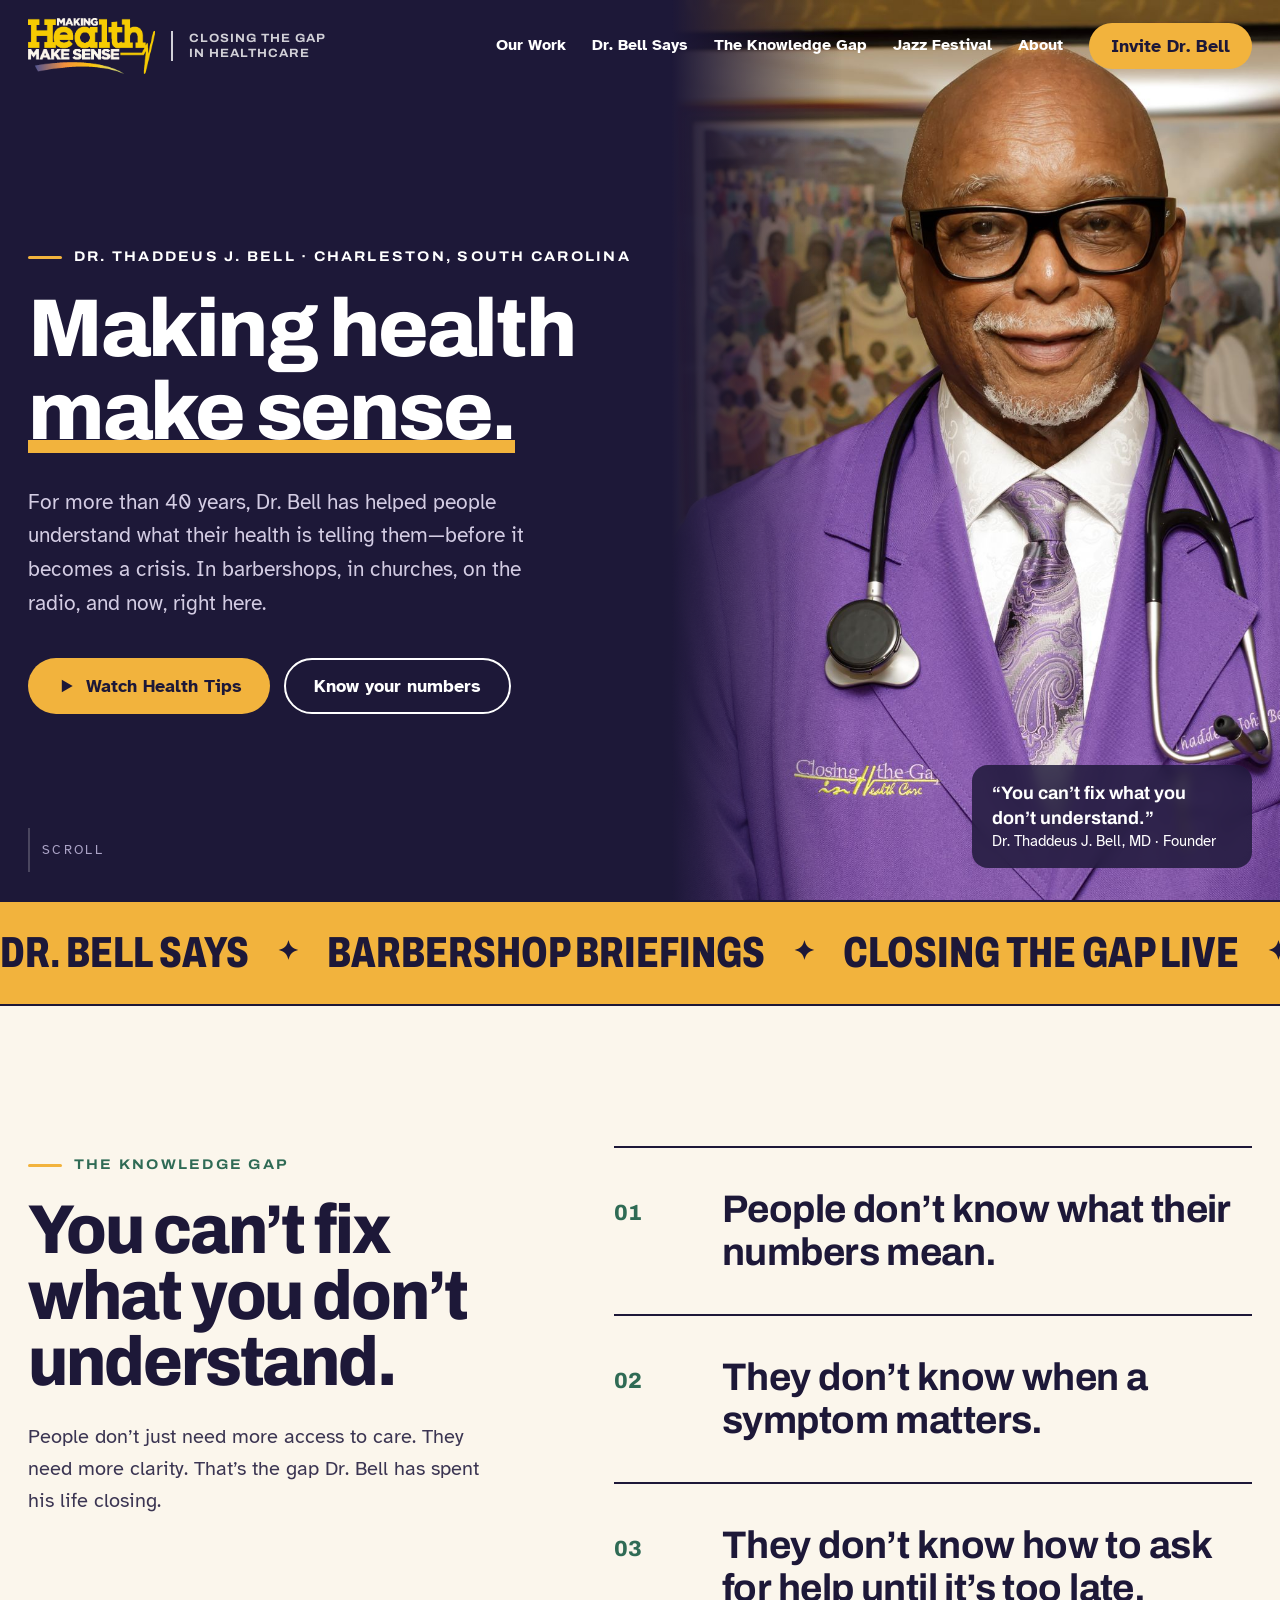
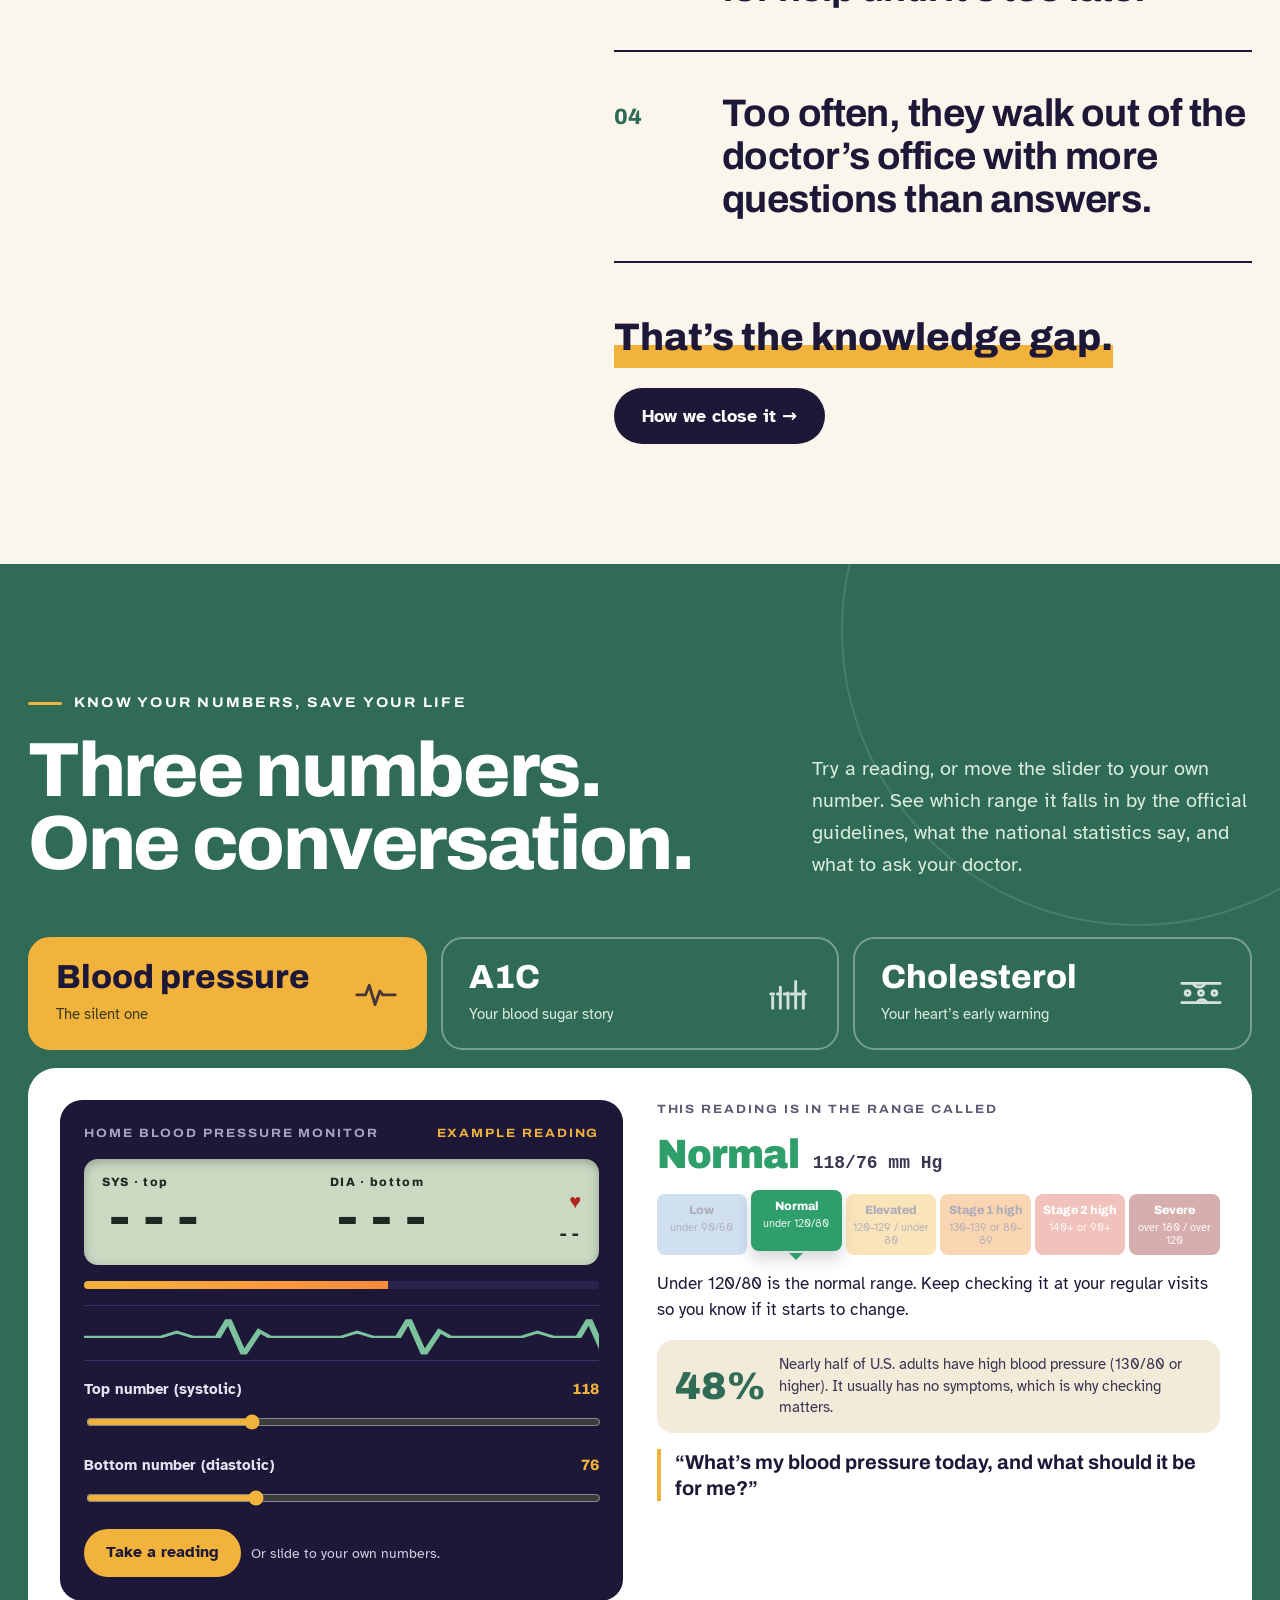
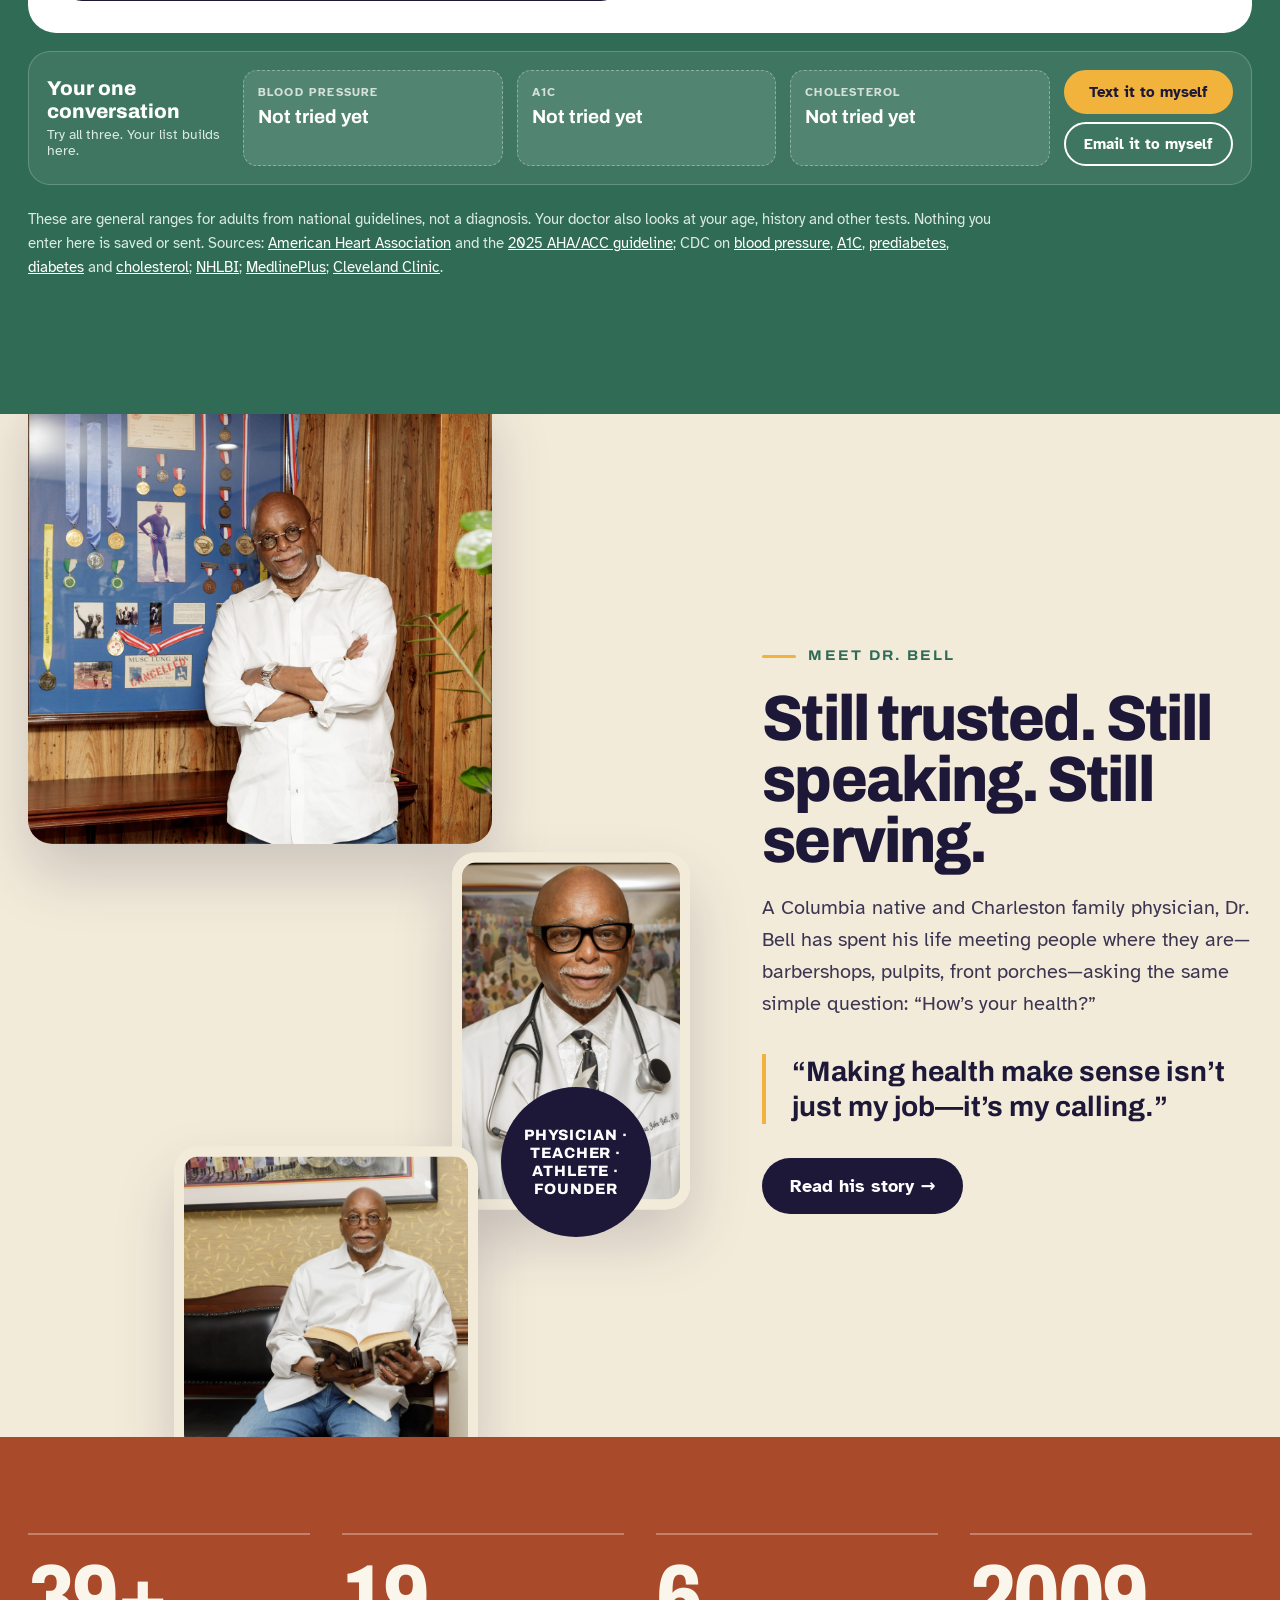
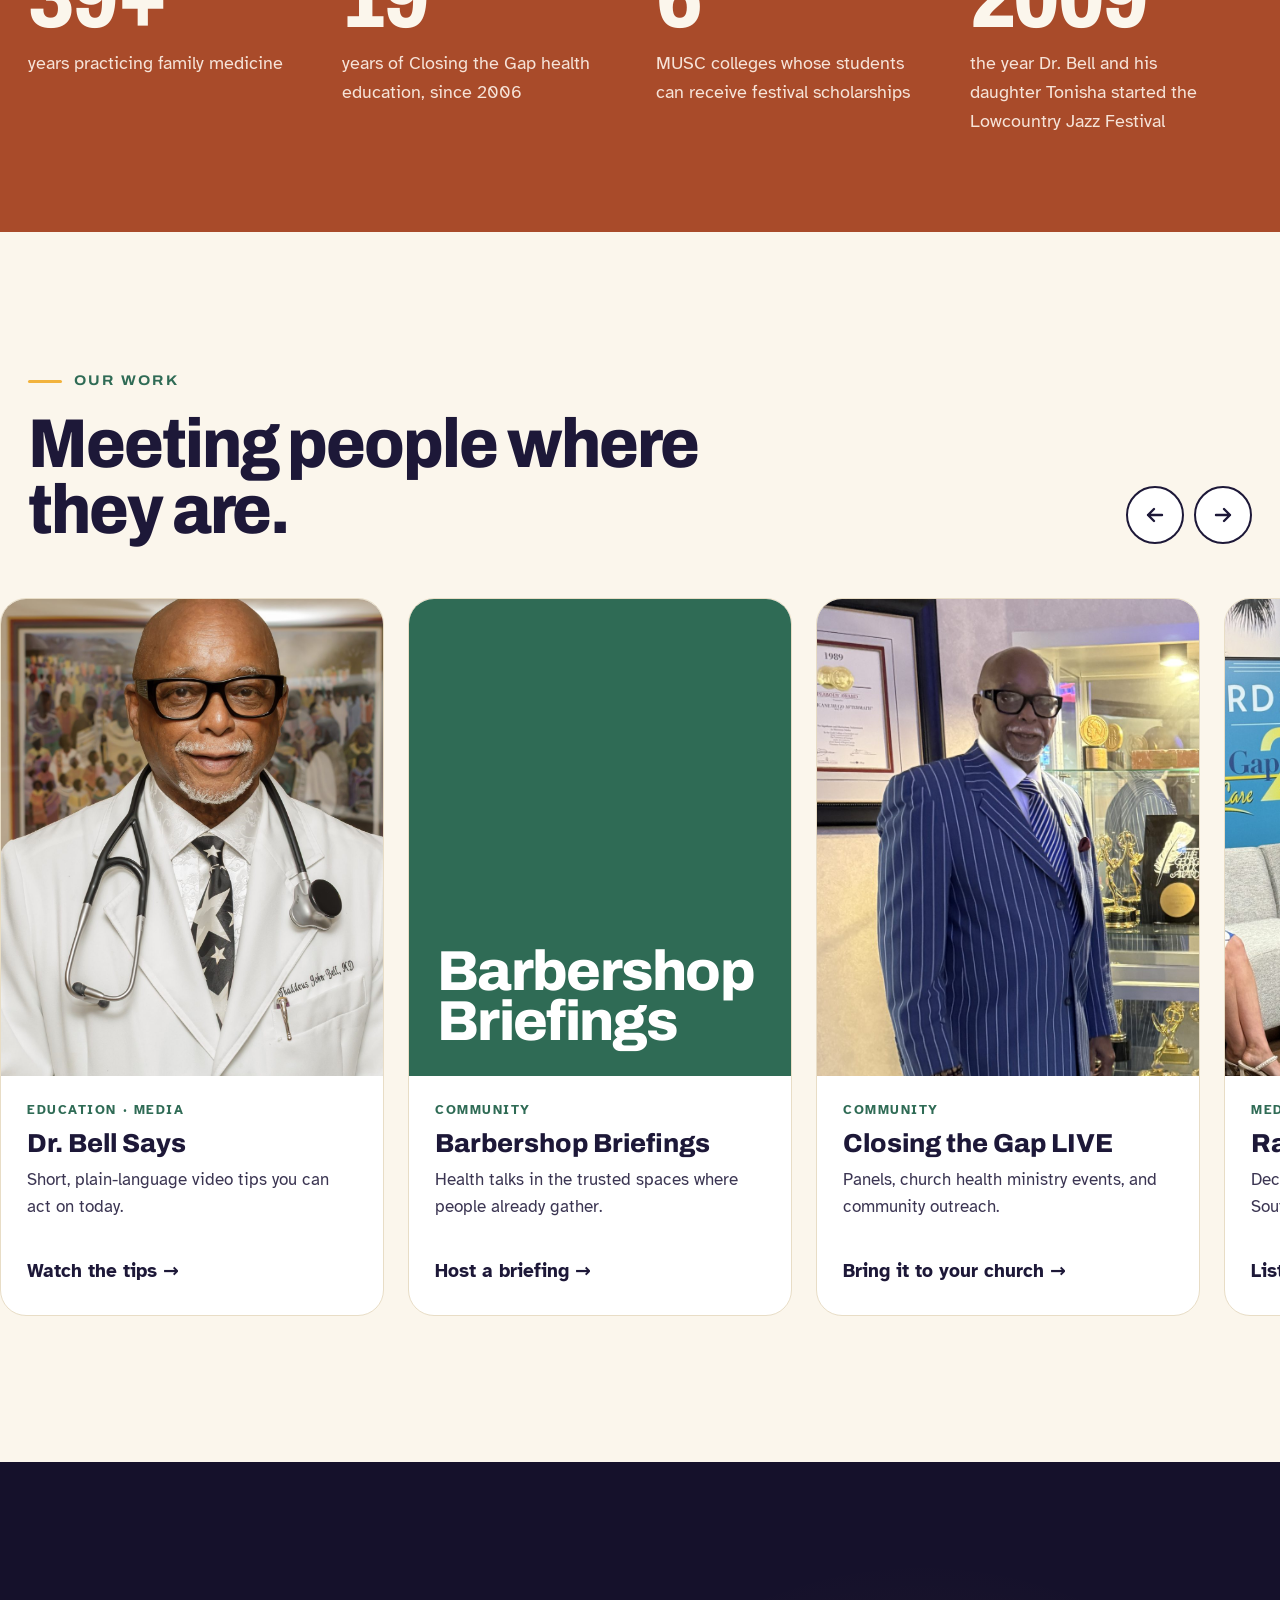
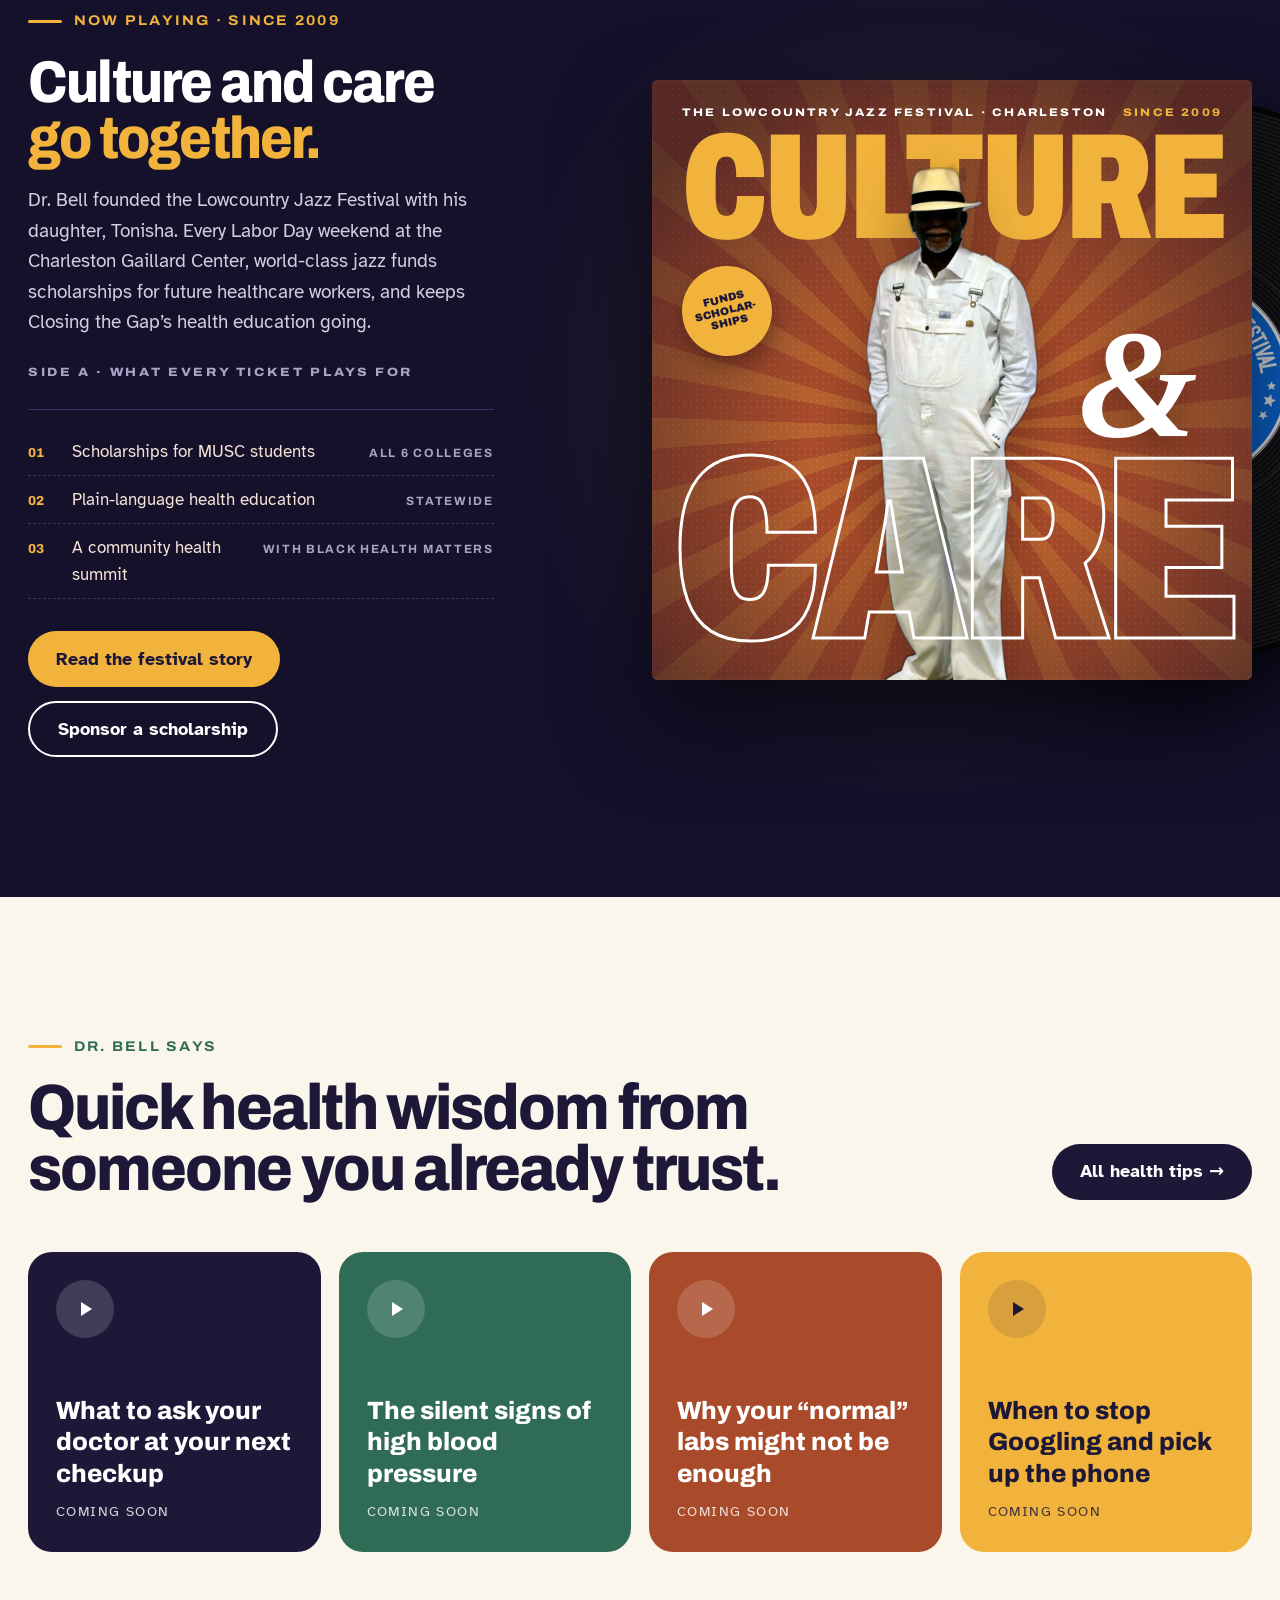
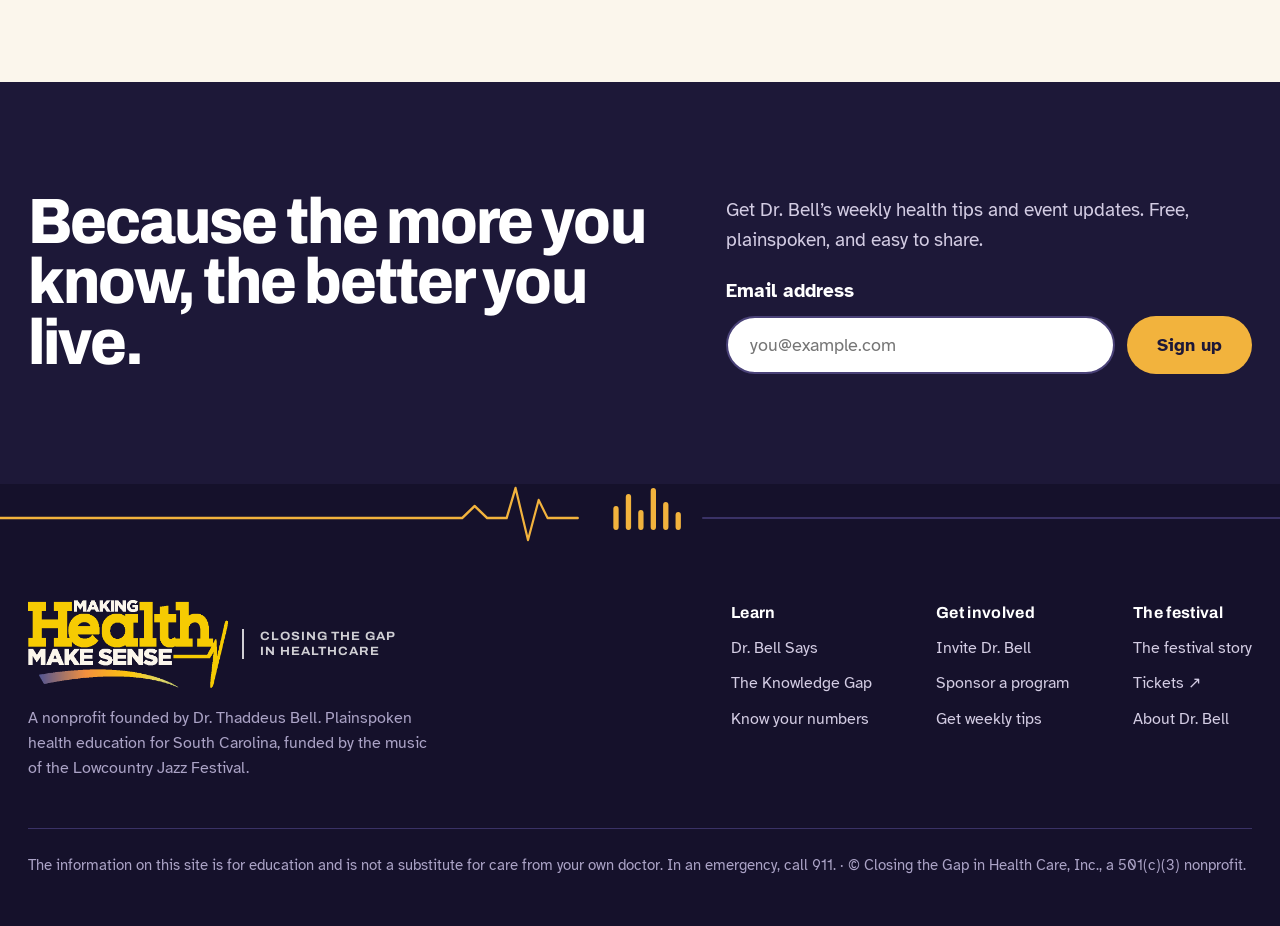
==== commit 5d62454a: "Copy: replace 'MUSC scholarships' in tickers and headings (read as a misspelled 'music') with 'healt" ====
--- a/index.html
+++ b/index.html
@@ -397,10 +397,10 @@
 </section>
 
 <!-- Marquee -->
-<div class="marquee" aria-label="Our programs: Dr. Bell Says, Barbershop Briefings, Closing the Gap LIVE, Radio tips and PSAs, MUSC scholarships, Lowcountry Jazz Festival">
+<div class="marquee" aria-label="Our programs: Dr. Bell Says, Barbershop Briefings, Closing the Gap LIVE, Radio tips and PSAs, health-career scholarships, Lowcountry Jazz Festival">
   <div class="marquee-track" aria-hidden="true">
-    <span>Dr. Bell Says</span><span>Barbershop Briefings</span><span>Closing the Gap LIVE</span><span>Know your numbers</span><span>Radio tips &amp; PSAs</span><span>MUSC scholarships</span><span>Lowcountry Jazz Festival</span><span>Ask better questions</span>
-    <span>Dr. Bell Says</span><span>Barbershop Briefings</span><span>Closing the Gap LIVE</span><span>Know your numbers</span><span>Radio tips &amp; PSAs</span><span>MUSC scholarships</span><span>Lowcountry Jazz Festival</span><span>Ask better questions</span>
+    <span>Dr. Bell Says</span><span>Barbershop Briefings</span><span>Closing the Gap LIVE</span><span>Know your numbers</span><span>Radio tips &amp; PSAs</span><span>Health-career scholarships</span><span>Lowcountry Jazz Festival</span><span>Ask better questions</span>
+    <span>Dr. Bell Says</span><span>Barbershop Briefings</span><span>Closing the Gap LIVE</span><span>Know your numbers</span><span>Radio tips &amp; PSAs</span><span>Health-career scholarships</span><span>Lowcountry Jazz Festival</span><span>Ask better questions</span>
   </div>
 </div>
 
@@ -554,7 +554,7 @@
     <a class="rail-card lift" data-rail-item href="invite.html"><div class="tile" style="background:var(--teal);color:#fff">Barber&shy;shop Brief&shy;ings</div><div class="body"><span class="tag">Community</span><span class="t">Barbershop Briefings</span><span class="d">Health talks in the trusted spaces where people already gather.</span><span class="go">Host a briefing →</span></div></a>
     <a class="rail-card lift" data-rail-item href="invite.html"><div class="ph"><img src="/img/bell-portrait-suit.jpg" alt="" loading="lazy"></div><div class="body"><span class="tag">Community</span><span class="t">Closing the Gap LIVE</span><span class="d">Panels, church health ministry events, and community outreach.</span><span class="go">Bring it to your church →</span></div></a>
     <a class="rail-card lift" data-rail-item href="dr-bell-says.html"><div class="ph"><img src="/img/bell-tv-interview.jpg" alt="" loading="lazy" style="object-position:60% center"></div><div class="body"><span class="tag">Media</span><span class="t">Radio Tips &amp; PSAs</span><span class="d">Decades of on-air health tips heard across South Carolina.</span><span class="go">Listen &amp; watch →</span></div></a>
-    <a class="rail-card lift" data-rail-item href="jazz-festival.html#impact"><div class="tile" style="background:var(--gold);color:var(--ink)">Six colleges</div><div class="body"><span class="tag">Scholarships</span><span class="t">MUSC Scholarships</span><span class="d">For students in any of MUSC’s six colleges.</span><span class="go">Sponsor a scholar →</span></div></a>
+    <a class="rail-card lift" data-rail-item href="jazz-festival.html#jobs"><div class="tile" style="background:var(--gold);color:var(--ink)">Six colleges</div><div class="body"><span class="tag">Scholarships</span><span class="t">Health-Career Scholarships</span><span class="d">For students in any of the Medical University of South Carolina’s six colleges.</span><span class="go">Sponsor a scholar →</span></div></a>
     <a class="rail-card lift" data-rail-item href="invite.html"><div class="ph"><img src="/img/bell-painting.jpg" alt="" loading="lazy"></div><div class="body"><span class="tag">Education</span><span class="t">Signature Talks</span><span class="d">Know Your Numbers. The Doctor’s Office Doesn’t Have to Be a Mystery.</span><span class="go">Book a talk →</span></div></a>
     <a class="rail-card more" data-rail-item href="our-work.html"><span class="t">See every program</span><span style="margin-top:14px;color:var(--gold);font-weight:700">Our Work →</span></a>
   </div>
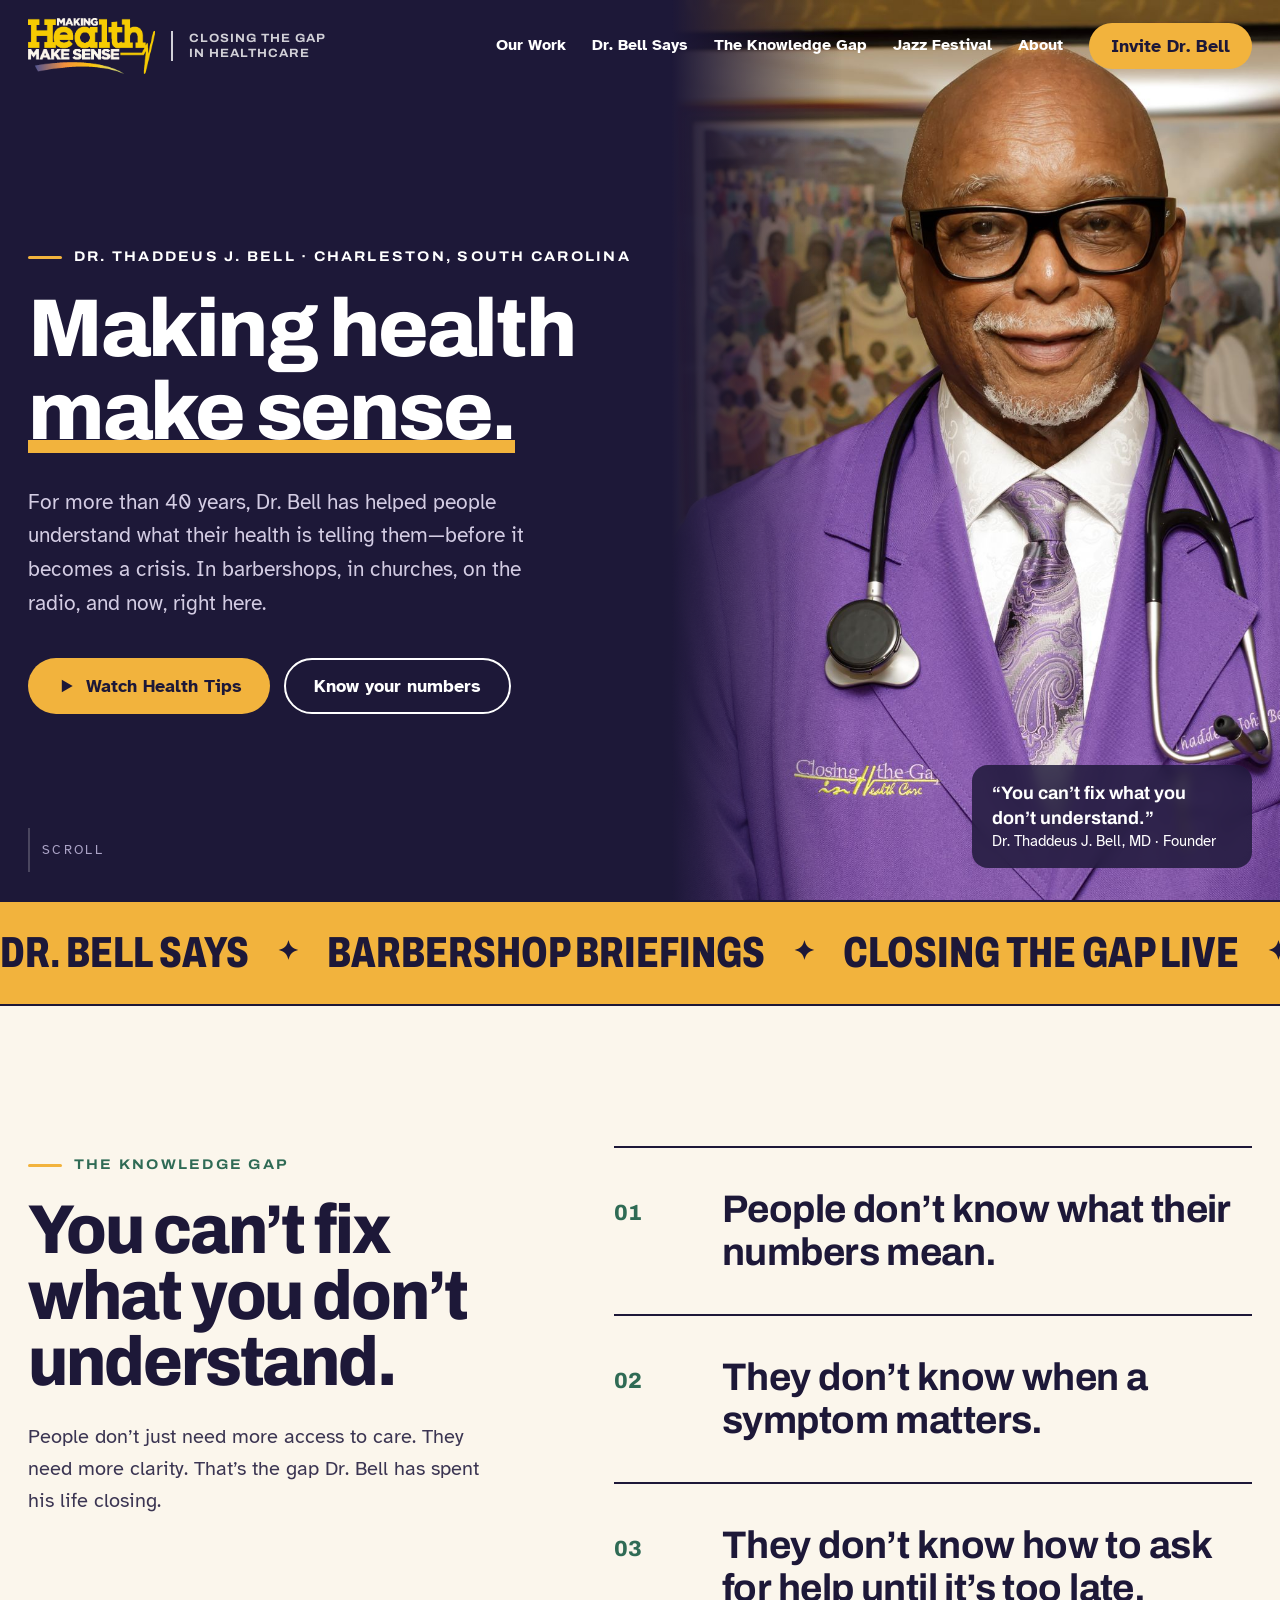
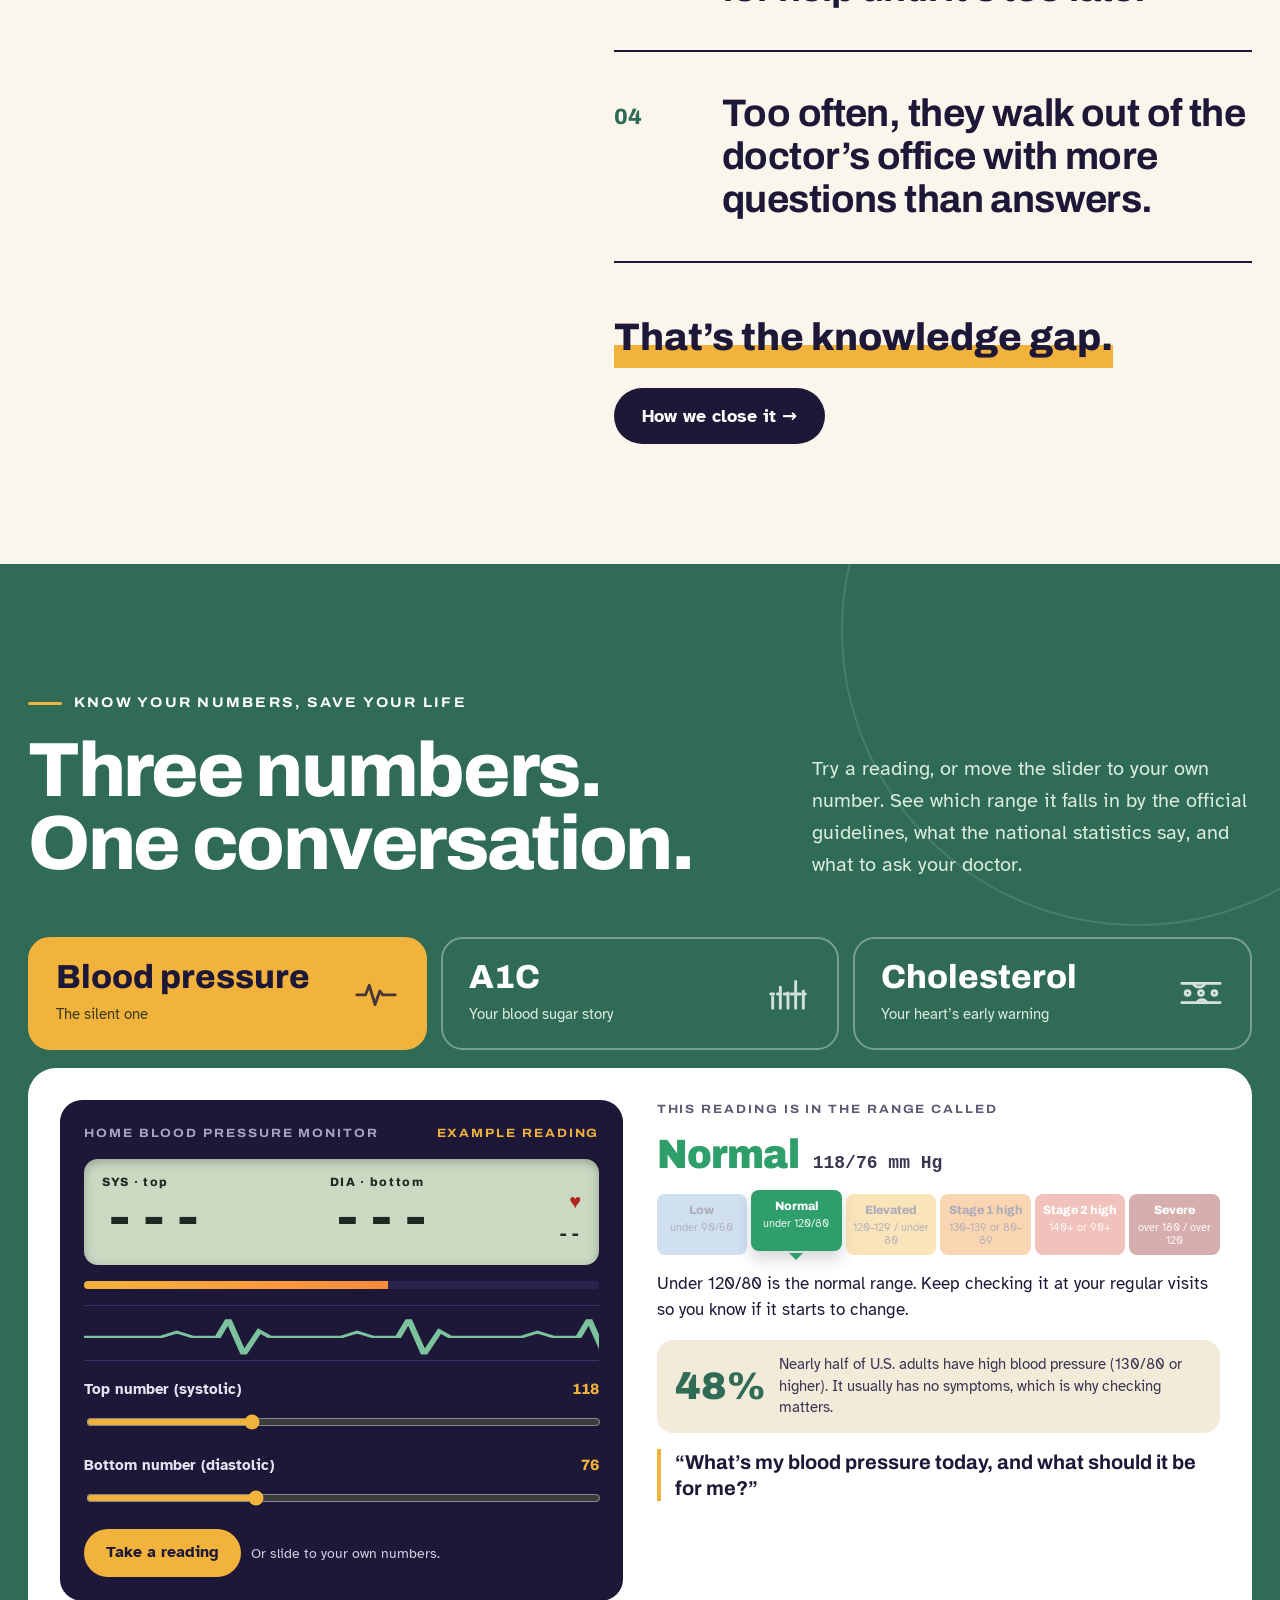
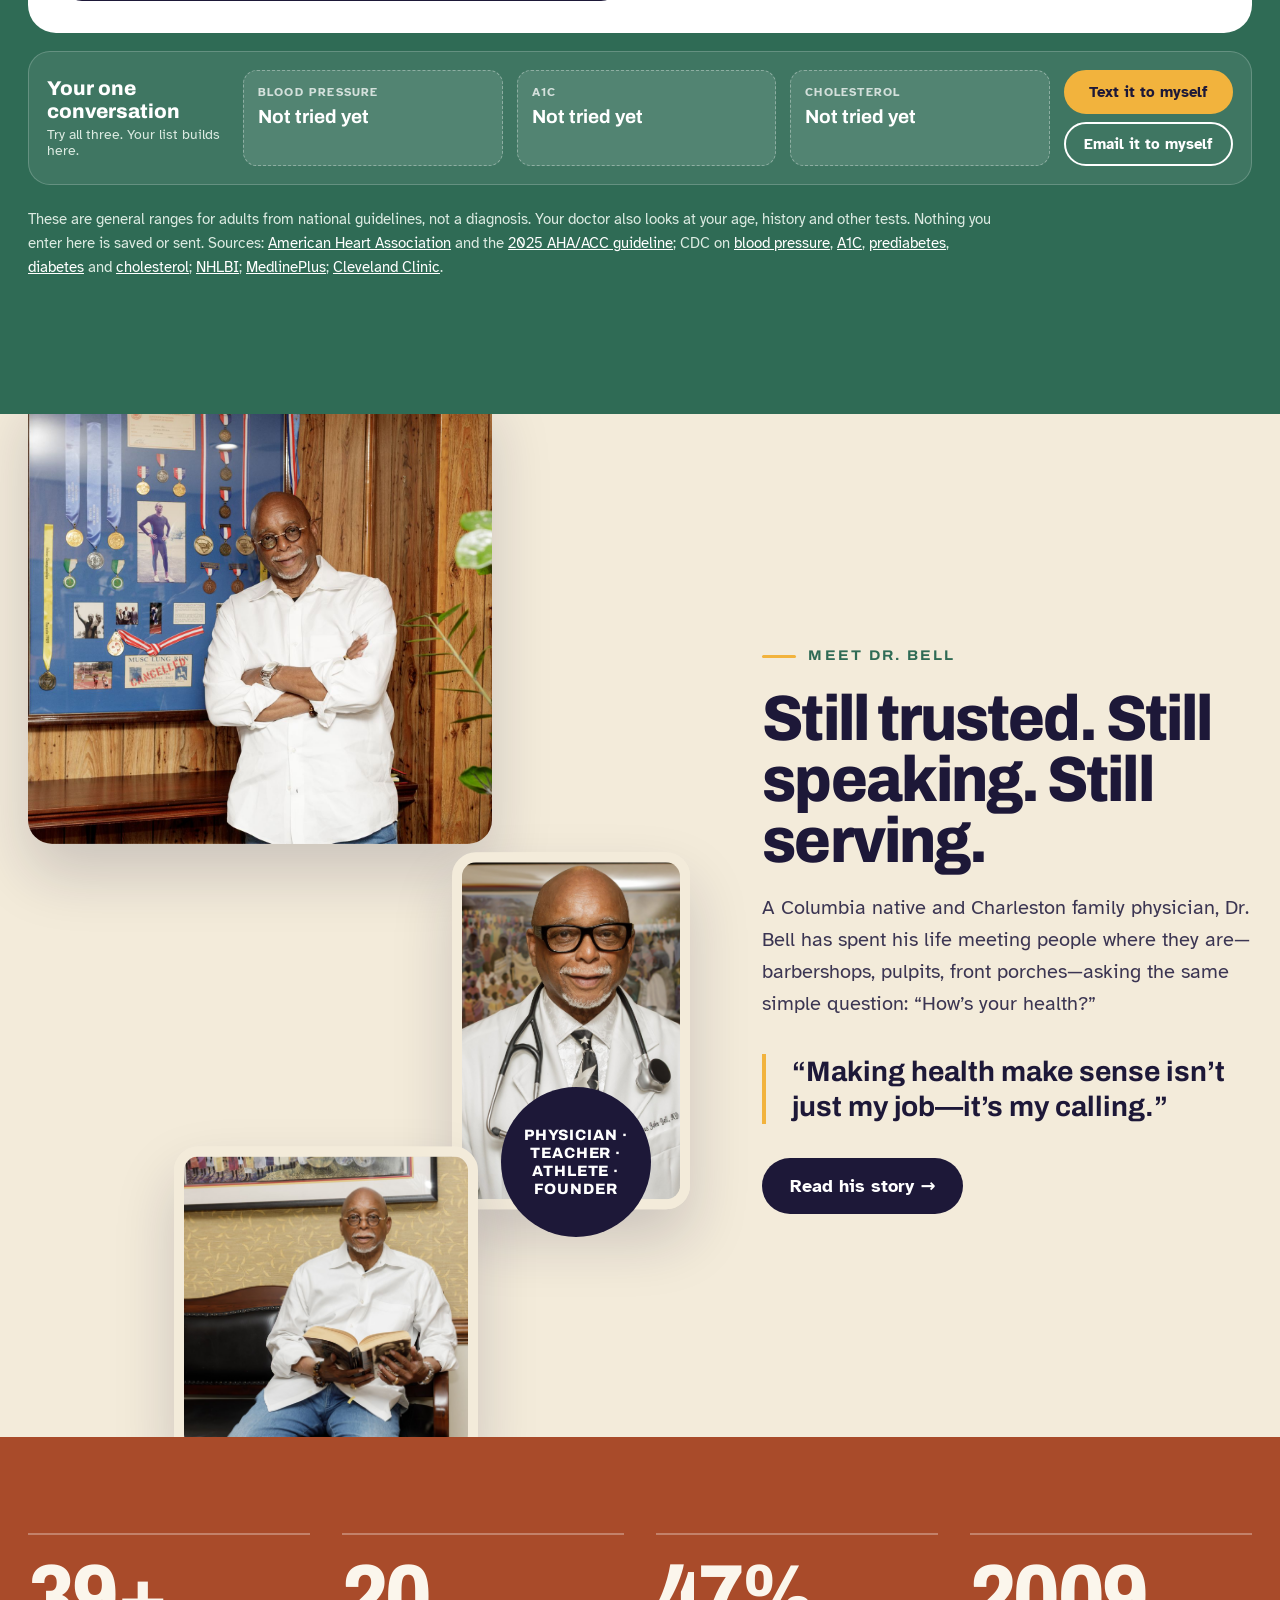
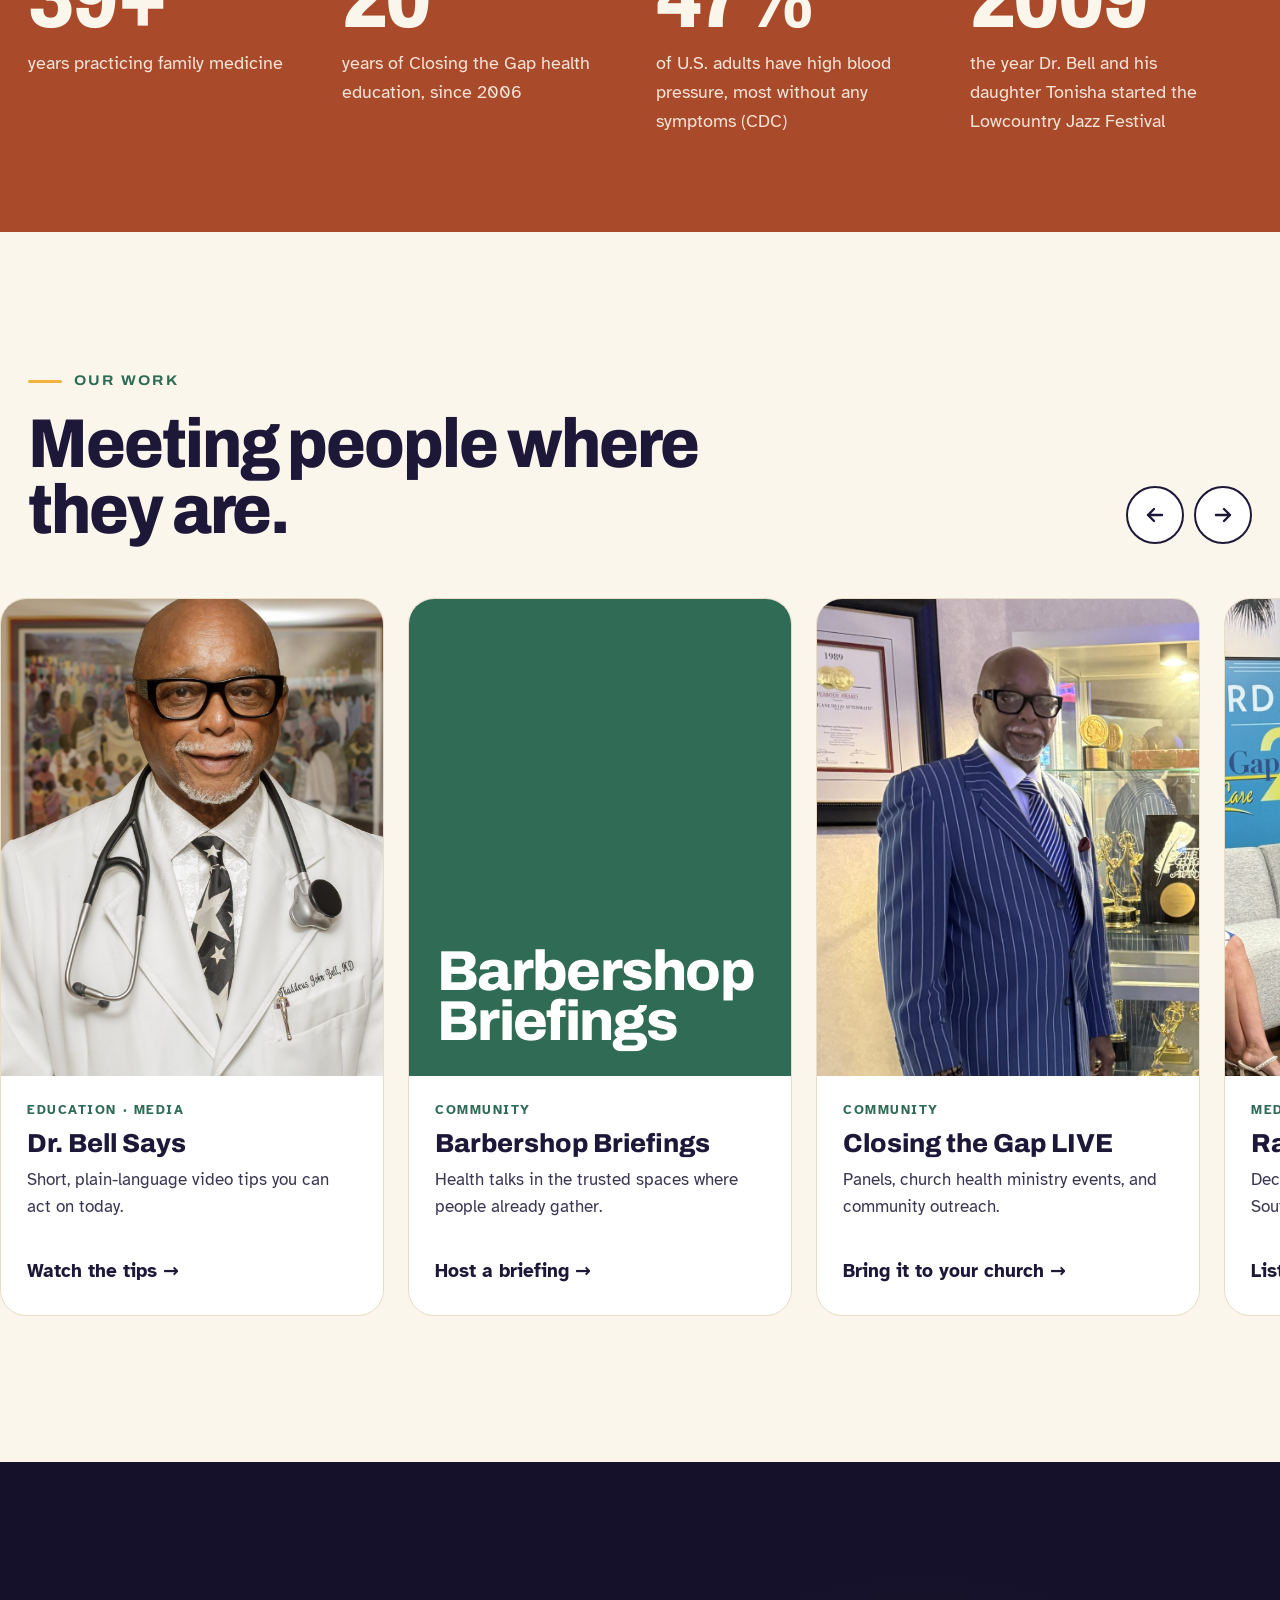
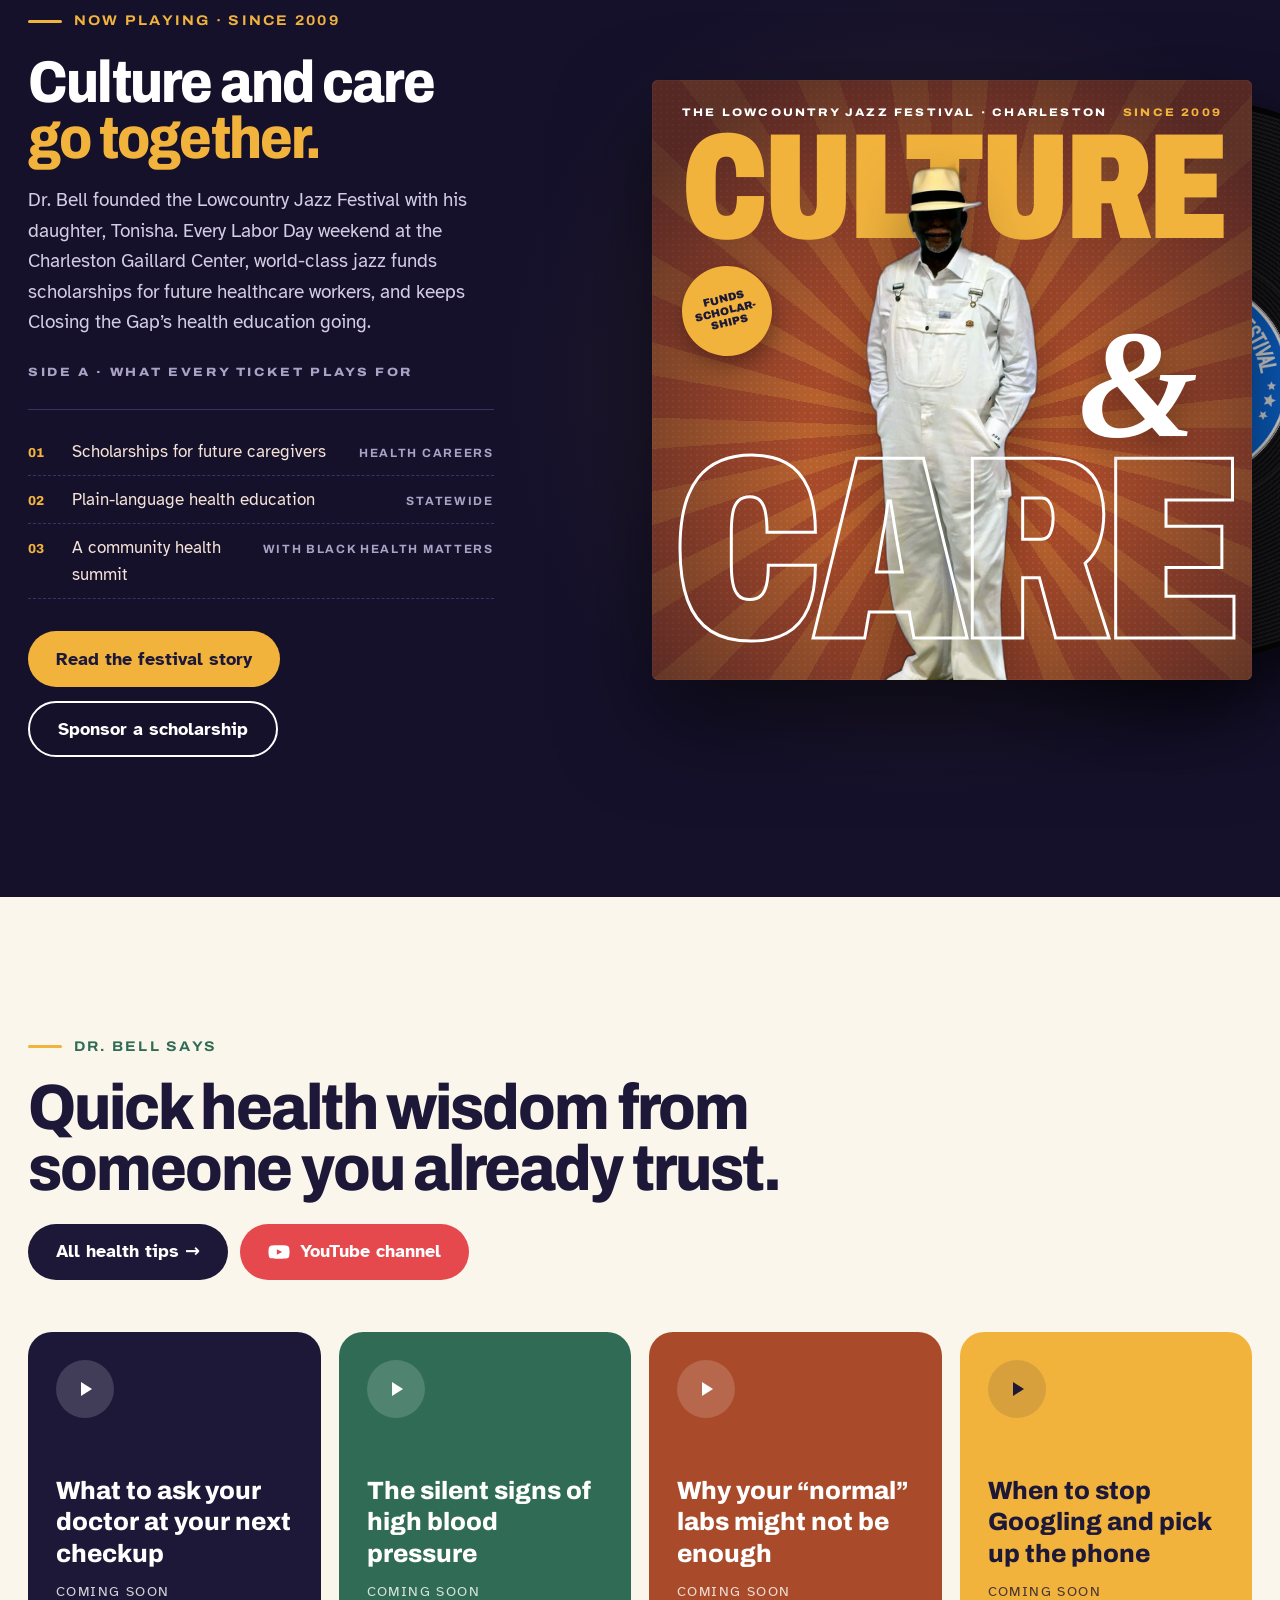
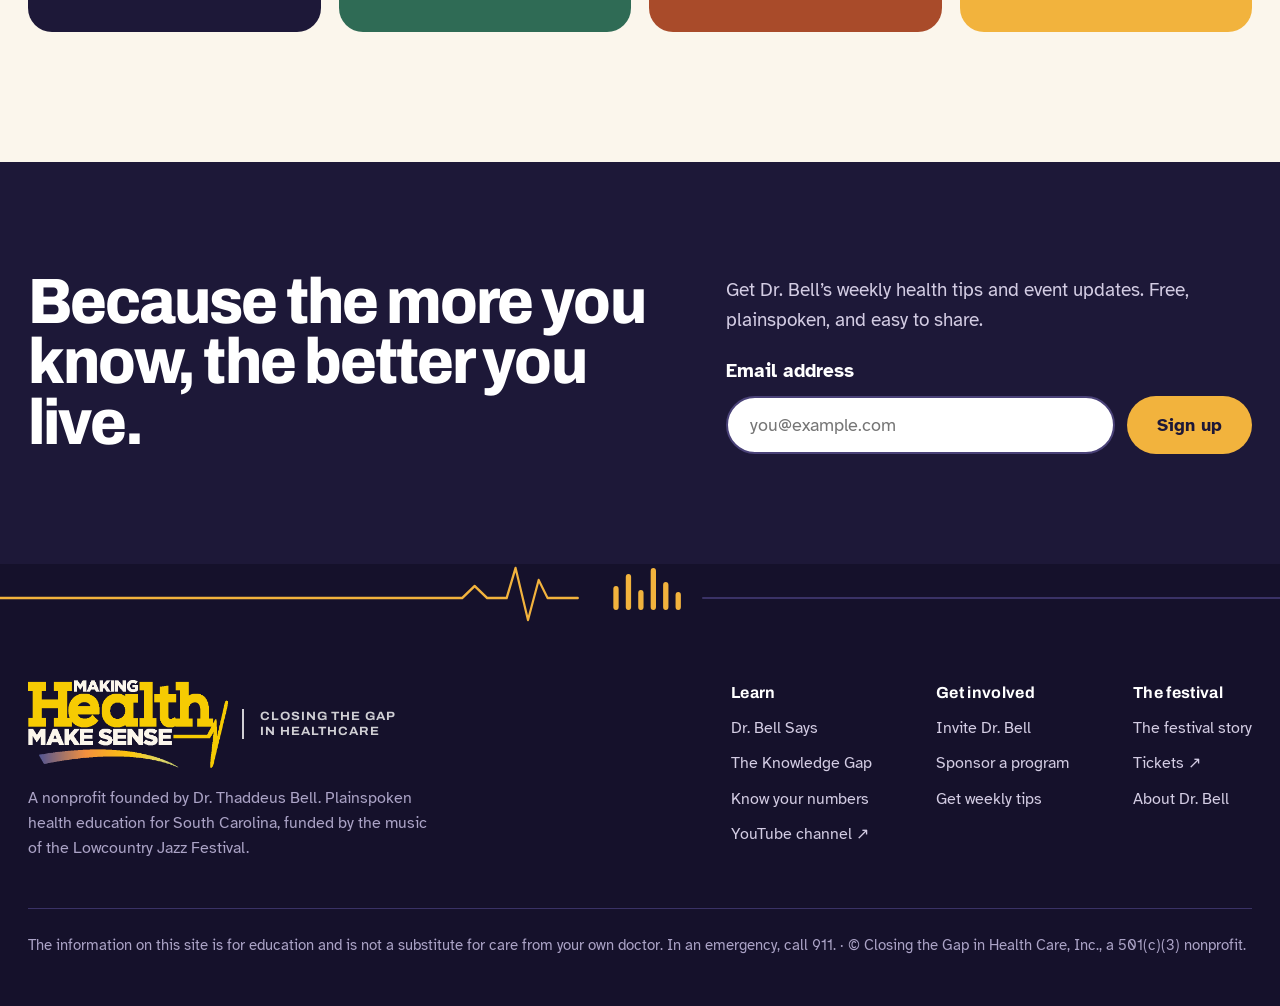
==== commit 1670e6b5: "Per Tony Clarke: remove MUSC six-college scholarship language site-wide (eligibility being refreshed" ====
--- a/index.html
+++ b/index.html
@@ -532,7 +532,7 @@
   <div class="wrap impact-grid">
     <div data-reveal><strong data-count="40" data-suffix="+">40+</strong><span>years practicing family medicine</span></div>
     <div data-reveal style="--d:.1s"><strong data-count="20">20</strong><span>years of Closing the Gap health education, since 2006</span></div>
-    <div data-reveal style="--d:.2s"><strong data-count="6">6</strong><span>MUSC colleges whose students can receive festival scholarships</span></div>
+    <div data-reveal style="--d:.2s"><strong data-count="48" data-suffix="%">48%</strong><span>of U.S. adults have high blood pressure, most without any symptoms (CDC)</span></div>
     <div data-reveal style="--d:.3s"><strong>2009</strong><span>the year Dr. Bell and his daughter Tonisha started the Lowcountry Jazz Festival</span></div>
   </div>
 </section>
@@ -554,7 +554,7 @@
     <a class="rail-card lift" data-rail-item href="invite.html"><div class="tile" style="background:var(--teal);color:#fff">Barber&shy;shop Brief&shy;ings</div><div class="body"><span class="tag">Community</span><span class="t">Barbershop Briefings</span><span class="d">Health talks in the trusted spaces where people already gather.</span><span class="go">Host a briefing →</span></div></a>
     <a class="rail-card lift" data-rail-item href="invite.html"><div class="ph"><img src="/img/bell-portrait-suit.jpg" alt="" loading="lazy"></div><div class="body"><span class="tag">Community</span><span class="t">Closing the Gap LIVE</span><span class="d">Panels, church health ministry events, and community outreach.</span><span class="go">Bring it to your church →</span></div></a>
     <a class="rail-card lift" data-rail-item href="dr-bell-says.html"><div class="ph"><img src="/img/bell-tv-interview.jpg" alt="" loading="lazy" style="object-position:60% center"></div><div class="body"><span class="tag">Media</span><span class="t">Radio Tips &amp; PSAs</span><span class="d">Decades of on-air health tips heard across South Carolina.</span><span class="go">Listen &amp; watch →</span></div></a>
-    <a class="rail-card lift" data-rail-item href="jazz-festival.html#jobs"><div class="tile" style="background:var(--gold);color:var(--ink)">Six colleges</div><div class="body"><span class="tag">Scholarships</span><span class="t">Health-Career Scholarships</span><span class="d">For students in any of the Medical University of South Carolina’s six colleges.</span><span class="go">Sponsor a scholar →</span></div></a>
+    <a class="rail-card lift" data-rail-item href="jazz-festival.html#jobs"><div class="tile" style="background:var(--gold);color:var(--ink)">Future caregivers</div><div class="body"><span class="tag">Scholarships</span><span class="t">Health-Career Scholarships</span><span class="d">For students working toward careers in health care.</span><span class="go">Sponsor a scholar →</span></div></a>
     <a class="rail-card lift" data-rail-item href="invite.html"><div class="ph"><img src="/img/bell-painting.jpg" alt="" loading="lazy"></div><div class="body"><span class="tag">Education</span><span class="t">Signature Talks</span><span class="d">Know Your Numbers. The Doctor’s Office Doesn’t Have to Be a Mystery.</span><span class="go">Book a talk →</span></div></a>
     <a class="rail-card more" data-rail-item href="our-work.html"><span class="t">See every program</span><span style="margin-top:14px;color:var(--gold);font-weight:700">Our Work →</span></a>
   </div>
@@ -568,7 +568,7 @@
       <h2 id="jazz-title" class="display" data-reveal>Culture and care <em>go together.</em></h2>
       <p data-reveal>Dr. Bell founded the Lowcountry Jazz Festival with his daughter, Tonisha. Every Labor Day weekend at the Charleston Gaillard Center, world-class jazz funds scholarships for future healthcare workers, and keeps Closing the Gap’s health education going.</p>
       <span class="tracks-h" data-reveal>Side A · What every ticket plays for</span>
-      <ol class="tracks" data-reveal><li>Scholarships for MUSC students<span>All 6 colleges</span></li><li>Plain-language health education<span>Statewide</span></li><li>A community health summit<span>With Black Health Matters</span></li></ol>
+      <ol class="tracks" data-reveal><li>Scholarships for future caregivers<span>Health careers</span></li><li>Plain-language health education<span>Statewide</span></li><li>A community health summit<span>With Black Health Matters</span></li></ol>
       <div style="margin-top:32px;display:flex;flex-wrap:wrap;gap:14px" data-reveal>
         <a class="btn btn-gold" href="jazz-festival.html">Read the festival story</a>
         <a class="btn btn-ghost" href="our-work.html#sponsor">Sponsor a scholarship</a>
@@ -597,7 +597,7 @@
         <span class="eyebrow" style="color:var(--teal)" data-reveal>Dr. Bell Says</span>
         <h2 id="says-title" class="display" data-reveal style="margin:20px 0 0;font-size:clamp(42px,5vw,78px);font-stretch:92%;max-width:820px">Quick health wisdom from someone you already trust.</h2>
       </div>
-      <a class="btn btn-ink" href="dr-bell-says.html" data-reveal>All health tips →</a>
+      <span style="display:flex;flex-wrap:wrap;gap:12px" data-reveal><a class="btn btn-ink" href="dr-bell-says.html">All health tips →</a><a class="btn" style="background:#E5484D;color:#fff" href="https://www.youtube.com/@closingthegapinhealthcare1589" target="_blank" rel="noopener"><svg viewBox="0 0 24 24" width="22" height="22" aria-hidden="true"><path fill="currentColor" d="M23 7.2a3 3 0 0 0-2.1-2.1C19 4.6 12 4.6 12 4.6s-7 0-8.9.5A3 3 0 0 0 1 7.2 31 31 0 0 0 .5 12a31 31 0 0 0 .5 4.8 3 3 0 0 0 2.1 2.1c1.9.5 8.9.5 8.9.5s7 0 8.9-.5a3 3 0 0 0 2.1-2.1 31 31 0 0 0 .5-4.8 31 31 0 0 0-.5-4.8zM9.7 15.1V8.9l5.8 3.1-5.8 3.1z"/></svg> YouTube channel</a></span>
     </div>
     <div class="says-grid">
       <a class="says-card lift" href="dr-bell-says.html#checkup" data-reveal><span class="play"><svg aria-hidden="true" viewBox="0 0 24 24" width="24" height="24" fill="currentColor"><path d="M8 5v14l11-7z"/></svg></span><span><b>What to ask your doctor at your next checkup</b><small>Coming soon</small></span></a>
@@ -631,7 +631,7 @@
         <p>A nonprofit founded by Dr. Thaddeus Bell. Plainspoken health education for South Carolina, funded by the music of the Lowcountry Jazz Festival.</p>
       </div>
       <nav aria-label="Footer">
-        <div><span>Learn</span><a href="dr-bell-says.html">Dr. Bell Says</a><a href="knowledge-gap.html">The Knowledge Gap</a><a href="index.html#numbers">Know your numbers</a></div>
+        <div><span>Learn</span><a href="dr-bell-says.html">Dr. Bell Says</a><a href="knowledge-gap.html">The Knowledge Gap</a><a href="index.html#numbers">Know your numbers</a><a href="https://www.youtube.com/@closingthegapinhealthcare1589" target="_blank" rel="noopener">YouTube channel ↗</a></div>
         <div><span>Get involved</span><a href="invite.html">Invite Dr. Bell</a><a href="our-work.html#sponsor">Sponsor a program</a><a href="index.html#newsletter">Get weekly tips</a></div>
         <div><span>The festival</span><a href="jazz-festival.html">The festival story</a><a href="https://www.lowcountryjazzfest.com/" target="_blank" rel="noopener">Tickets ↗</a><a href="about.html">About Dr. Bell</a></div>
       </nav>
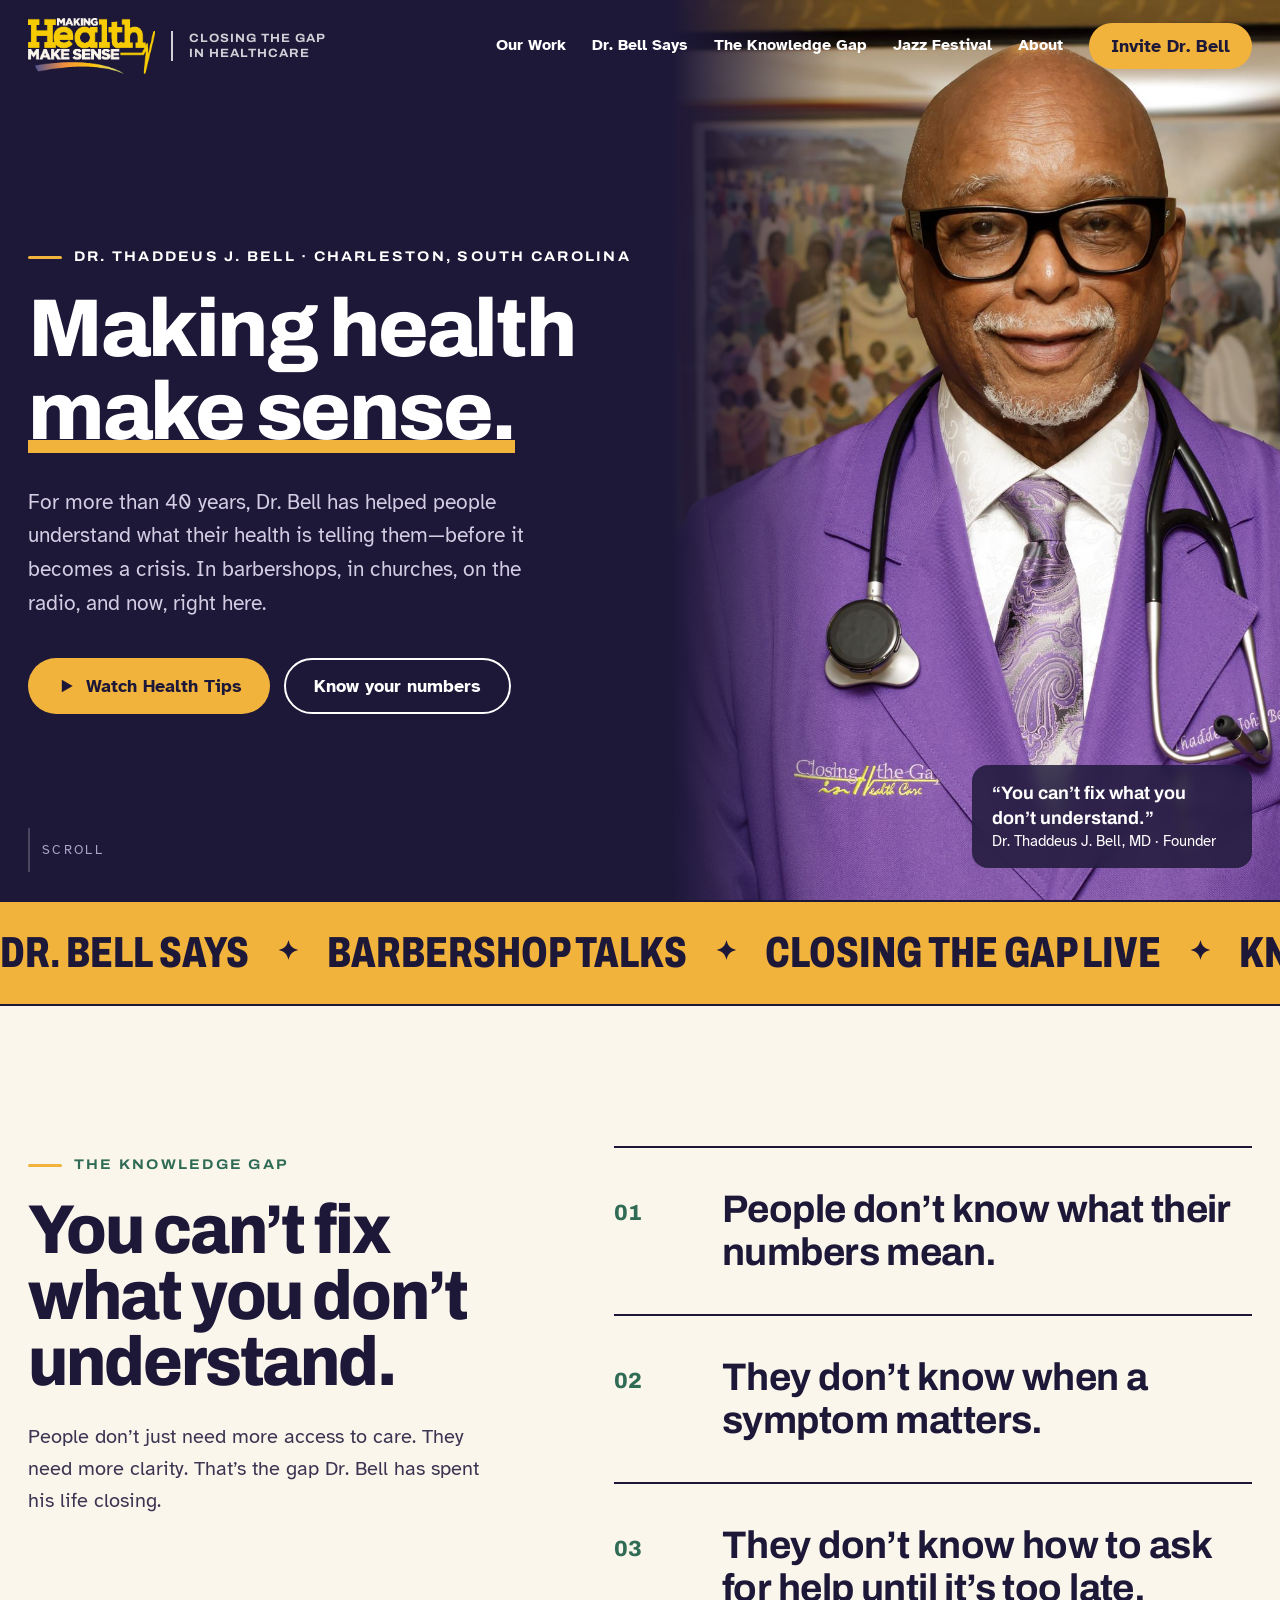
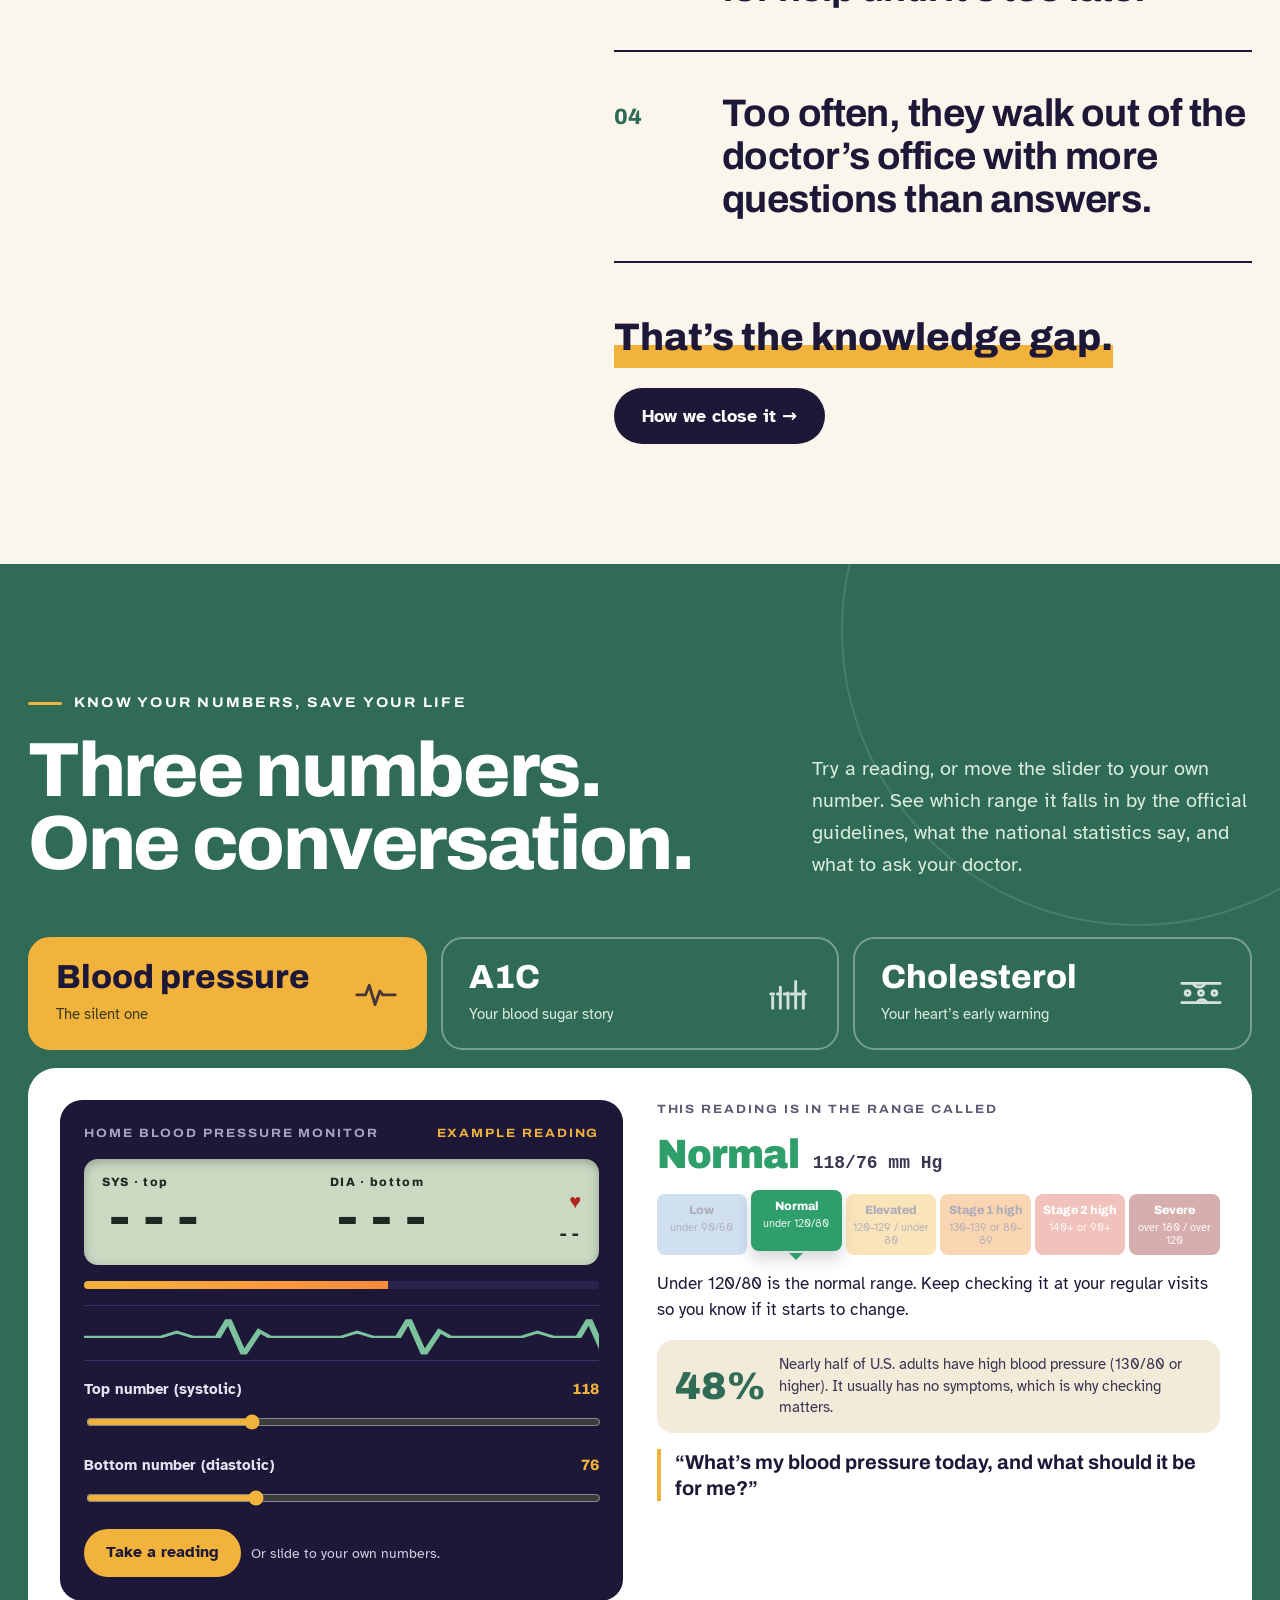
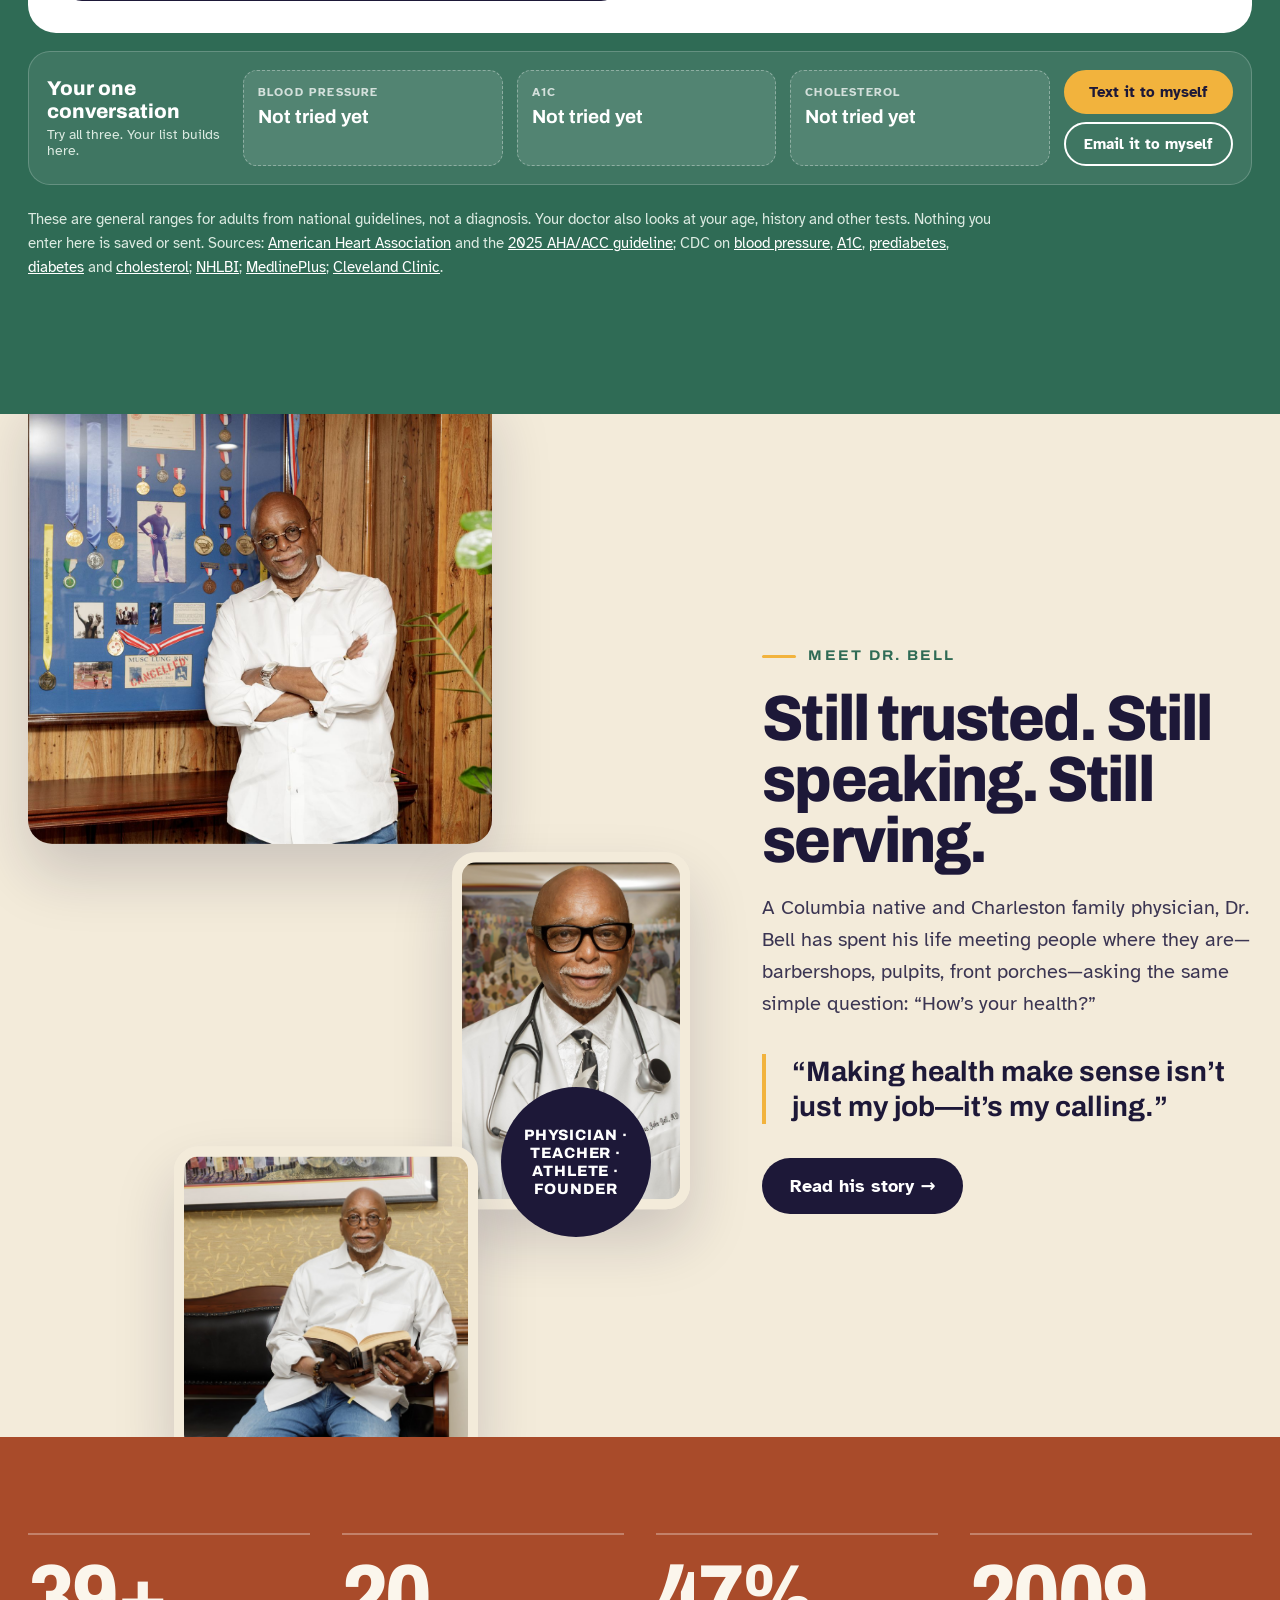
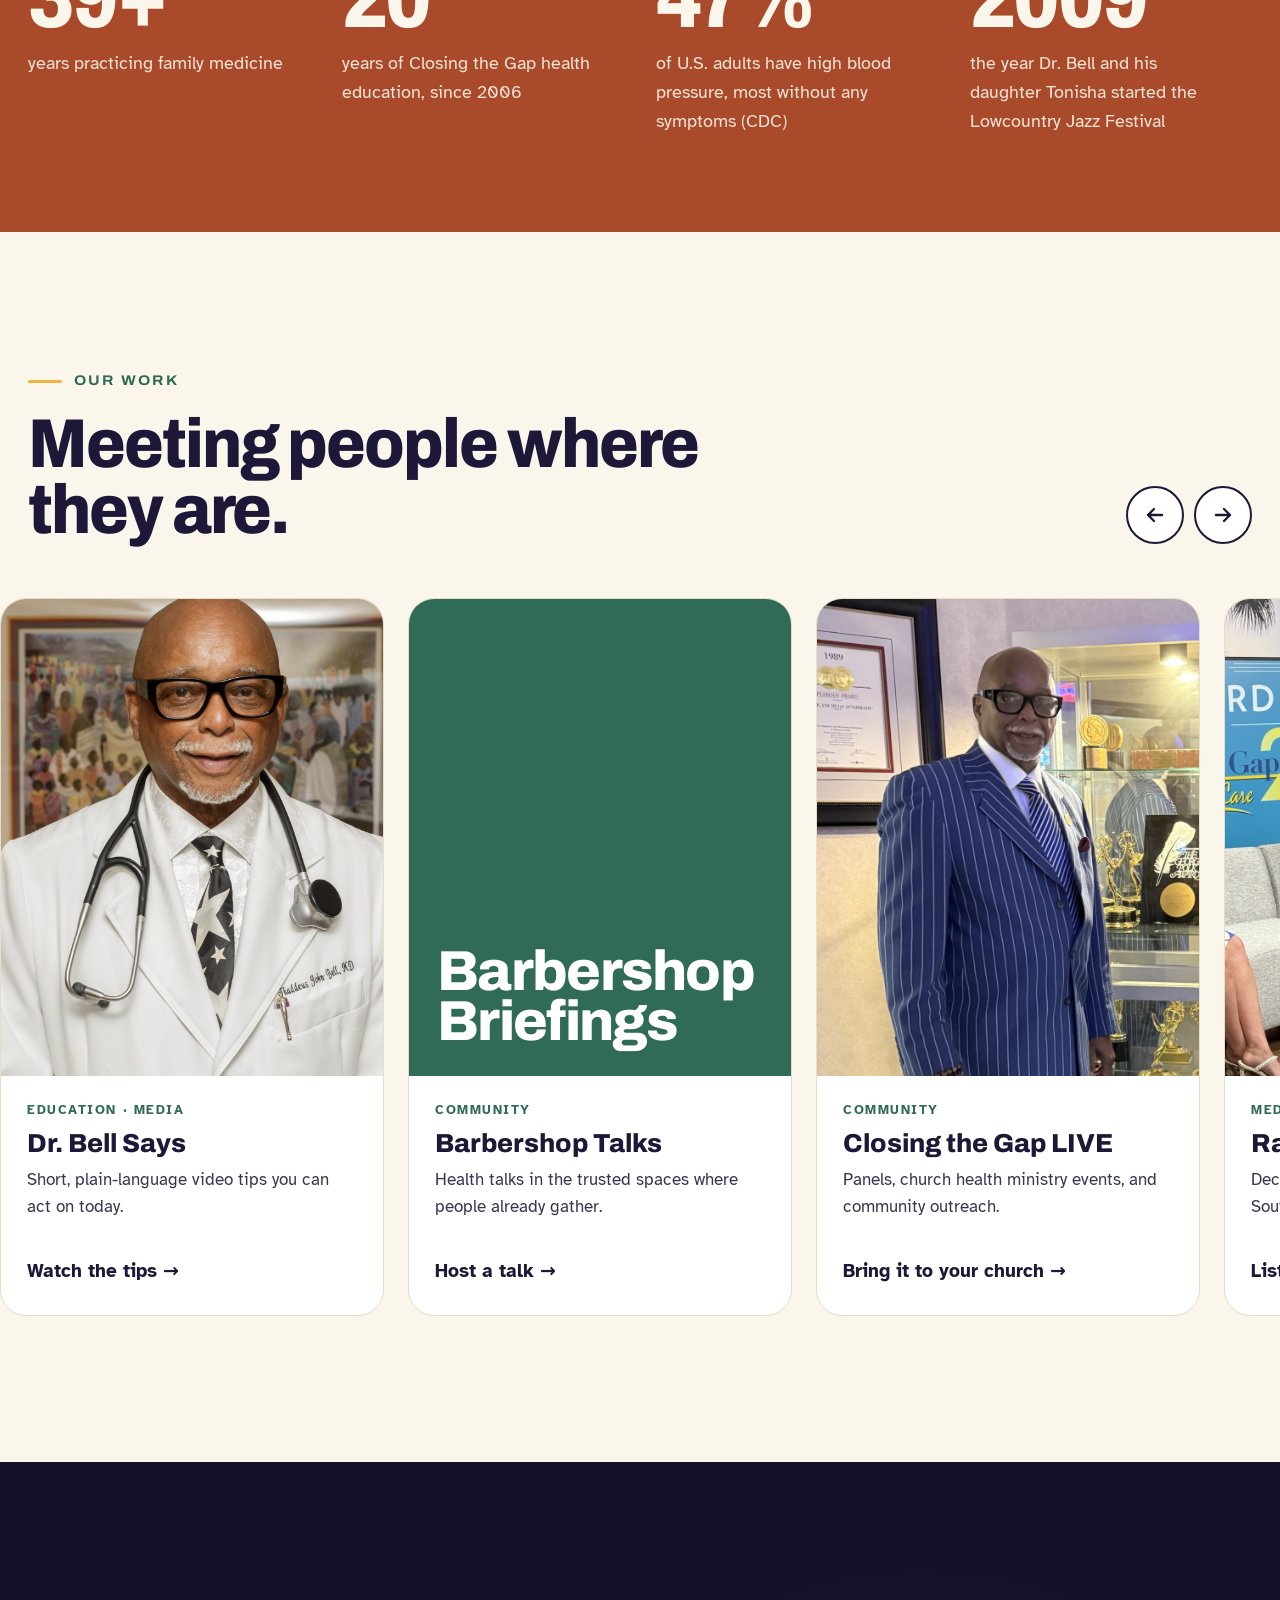
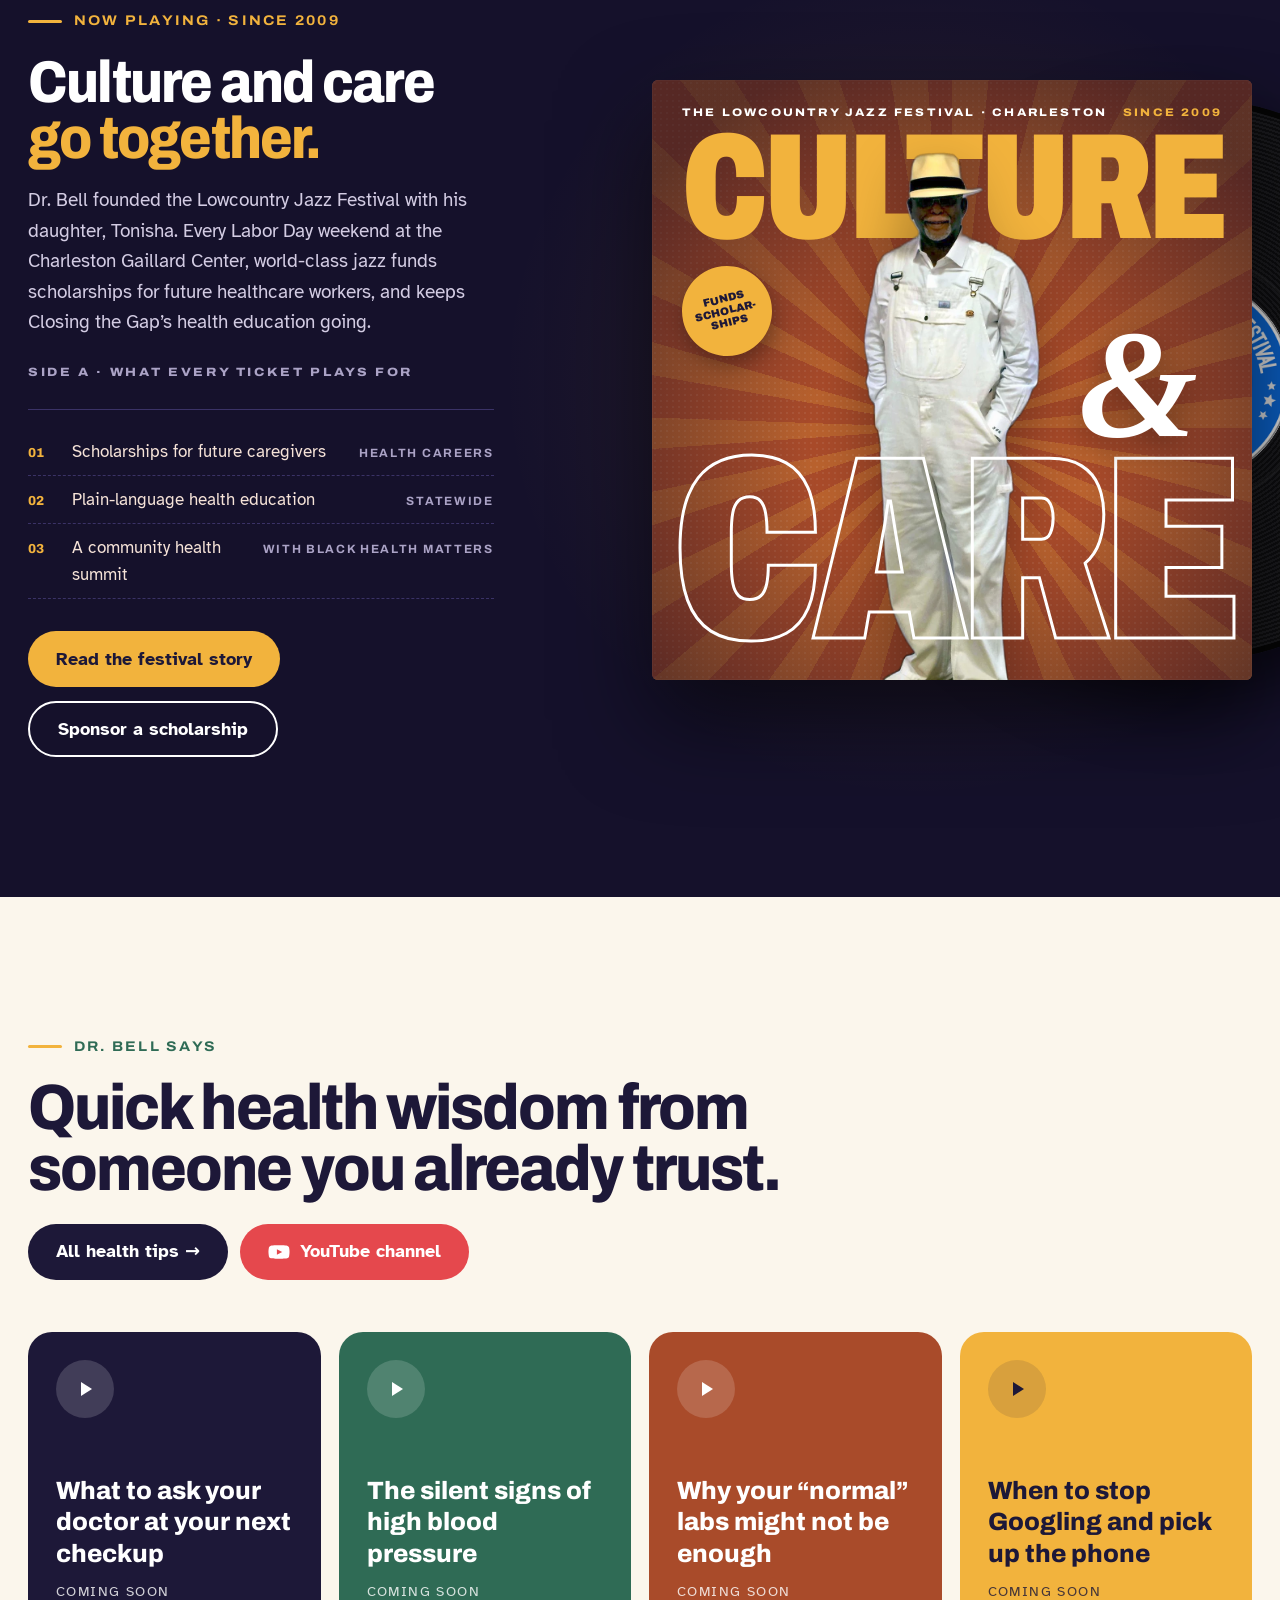
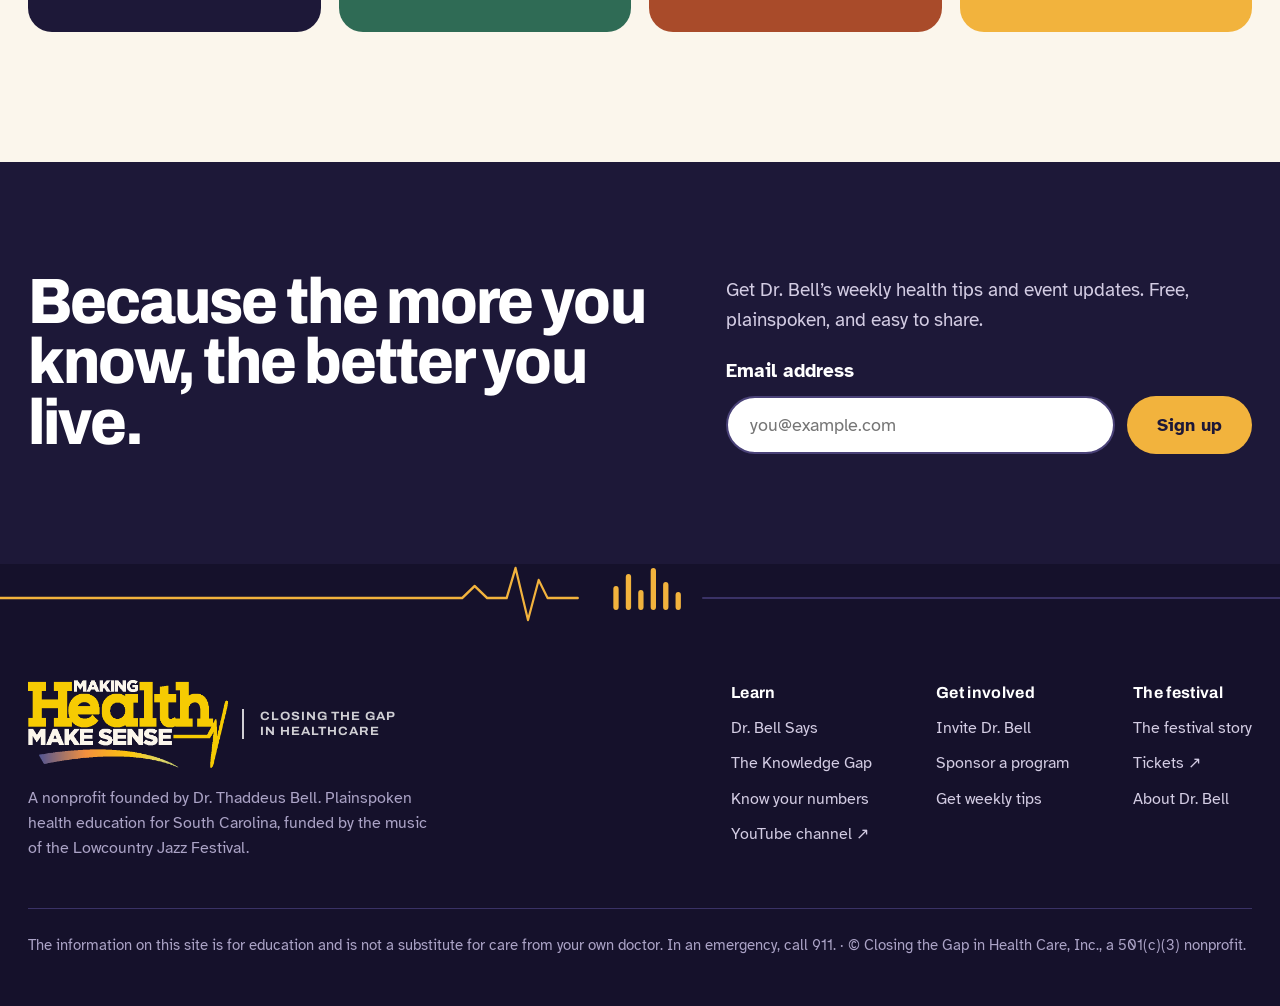
==== commit 02ef3982: "Rename Barbershop Briefings to Barbershop Talks; brighten Dr. Bell's face on the album cover cutout " ====
--- a/index.html
+++ b/index.html
@@ -397,10 +397,10 @@
 </section>
 
 <!-- Marquee -->
-<div class="marquee" aria-label="Our programs: Dr. Bell Says, Barbershop Briefings, Closing the Gap LIVE, Radio tips and PSAs, health-career scholarships, Lowcountry Jazz Festival">
+<div class="marquee" aria-label="Our programs: Dr. Bell Says, Barbershop Talks, Closing the Gap LIVE, Radio tips and PSAs, health-career scholarships, Lowcountry Jazz Festival">
   <div class="marquee-track" aria-hidden="true">
-    <span>Dr. Bell Says</span><span>Barbershop Briefings</span><span>Closing the Gap LIVE</span><span>Know your numbers</span><span>Radio tips &amp; PSAs</span><span>Health-career scholarships</span><span>Lowcountry Jazz Festival</span><span>Ask better questions</span>
-    <span>Dr. Bell Says</span><span>Barbershop Briefings</span><span>Closing the Gap LIVE</span><span>Know your numbers</span><span>Radio tips &amp; PSAs</span><span>Health-career scholarships</span><span>Lowcountry Jazz Festival</span><span>Ask better questions</span>
+    <span>Dr. Bell Says</span><span>Barbershop Talks</span><span>Closing the Gap LIVE</span><span>Know your numbers</span><span>Radio tips &amp; PSAs</span><span>Health-career scholarships</span><span>Lowcountry Jazz Festival</span><span>Ask better questions</span>
+    <span>Dr. Bell Says</span><span>Barbershop Talks</span><span>Closing the Gap LIVE</span><span>Know your numbers</span><span>Radio tips &amp; PSAs</span><span>Health-career scholarships</span><span>Lowcountry Jazz Festival</span><span>Ask better questions</span>
   </div>
 </div>
 
@@ -551,7 +551,7 @@
   </div>
   <div class="rail-track" data-rail-track tabindex="0" aria-label="Programs, scroll sideways">
     <a class="rail-card lift" data-rail-item href="dr-bell-says.html"><div class="ph"><img src="/img/bell-portrait.jpg" alt="" loading="lazy"></div><div class="body"><span class="tag">Education · Media</span><span class="t">Dr. Bell Says</span><span class="d">Short, plain-language video tips you can act on today.</span><span class="go">Watch the tips →</span></div></a>
-    <a class="rail-card lift" data-rail-item href="invite.html"><div class="tile" style="background:var(--teal);color:#fff">Barber&shy;shop Brief&shy;ings</div><div class="body"><span class="tag">Community</span><span class="t">Barbershop Briefings</span><span class="d">Health talks in the trusted spaces where people already gather.</span><span class="go">Host a briefing →</span></div></a>
+    <a class="rail-card lift" data-rail-item href="invite.html"><div class="tile" style="background:var(--teal);color:#fff">Barber&shy;shop Brief&shy;ings</div><div class="body"><span class="tag">Community</span><span class="t">Barbershop Talks</span><span class="d">Health talks in the trusted spaces where people already gather.</span><span class="go">Host a talk →</span></div></a>
     <a class="rail-card lift" data-rail-item href="invite.html"><div class="ph"><img src="/img/bell-portrait-suit.jpg" alt="" loading="lazy"></div><div class="body"><span class="tag">Community</span><span class="t">Closing the Gap LIVE</span><span class="d">Panels, church health ministry events, and community outreach.</span><span class="go">Bring it to your church →</span></div></a>
     <a class="rail-card lift" data-rail-item href="dr-bell-says.html"><div class="ph"><img src="/img/bell-tv-interview.jpg" alt="" loading="lazy" style="object-position:60% center"></div><div class="body"><span class="tag">Media</span><span class="t">Radio Tips &amp; PSAs</span><span class="d">Decades of on-air health tips heard across South Carolina.</span><span class="go">Listen &amp; watch →</span></div></a>
     <a class="rail-card lift" data-rail-item href="jazz-festival.html#jobs"><div class="tile" style="background:var(--gold);color:var(--ink)">Future caregivers</div><div class="body"><span class="tag">Scholarships</span><span class="t">Health-Career Scholarships</span><span class="d">For students working toward careers in health care.</span><span class="go">Sponsor a scholar →</span></div></a>
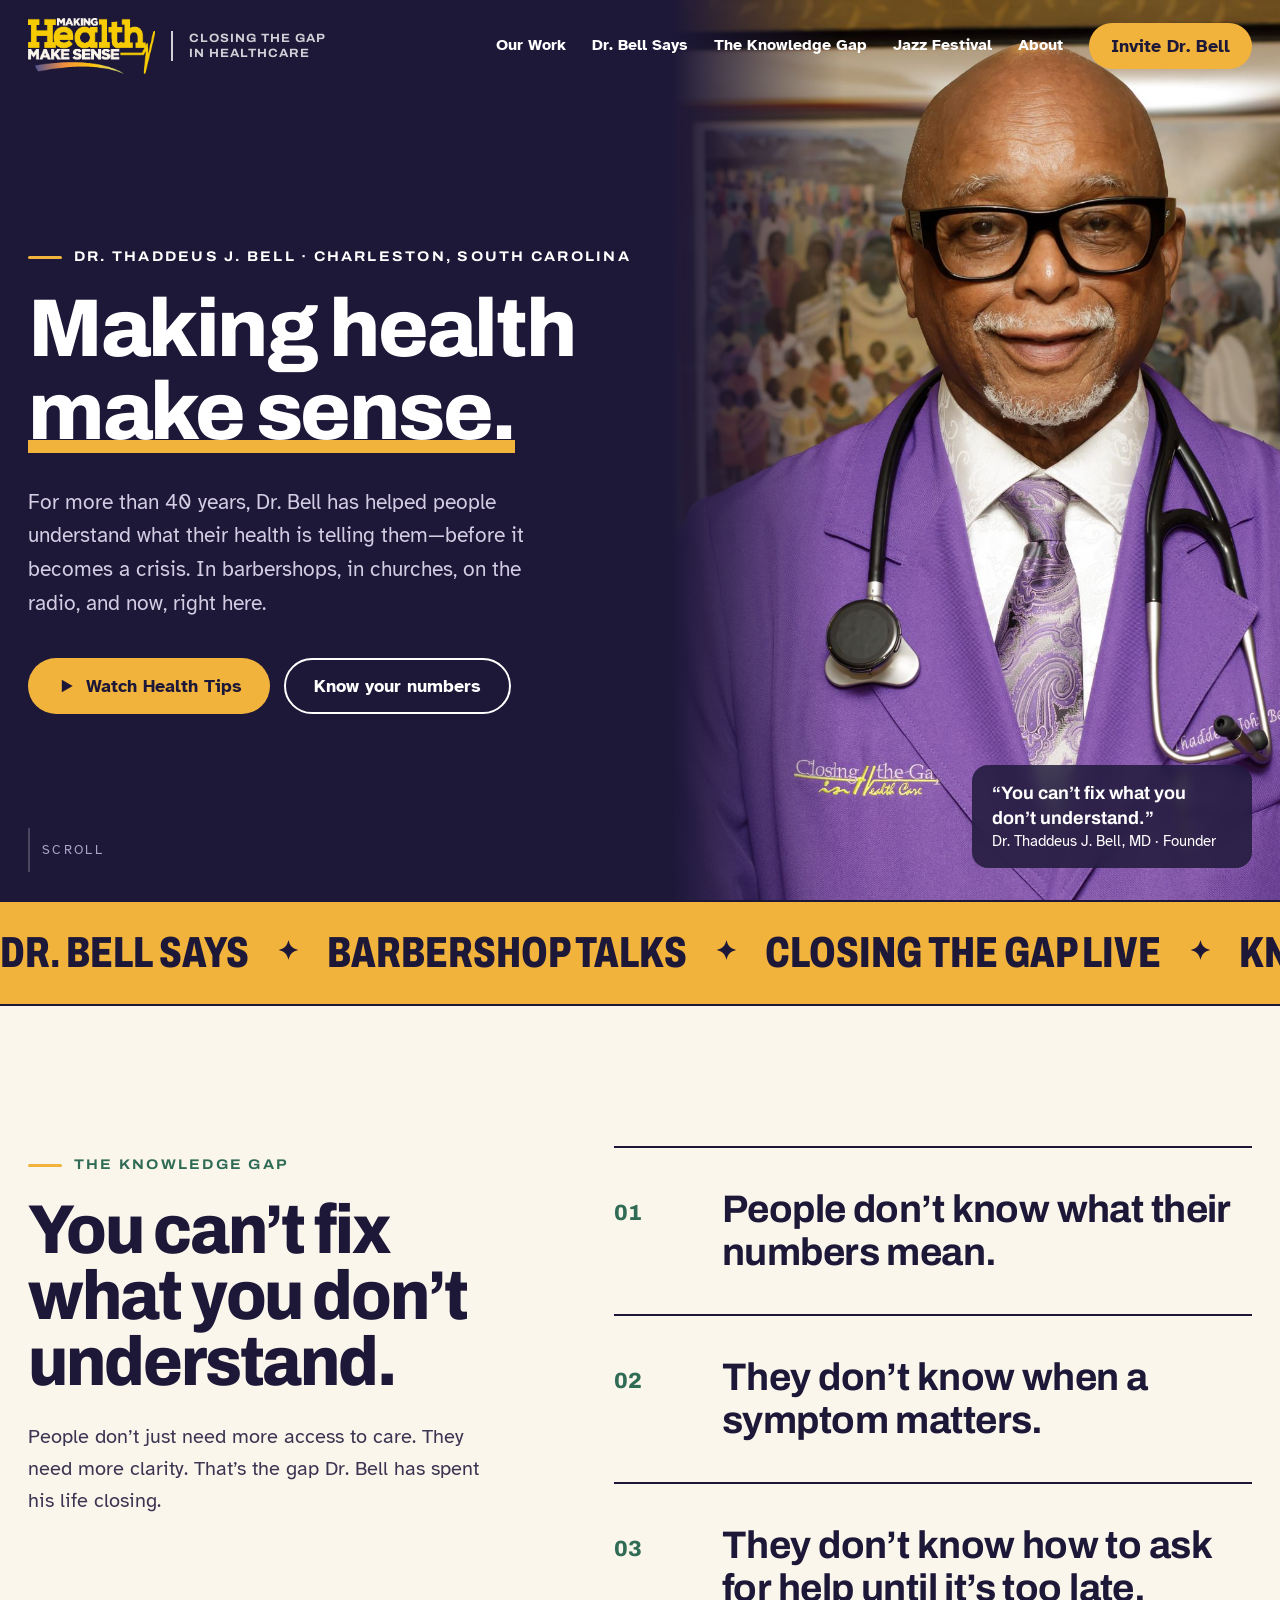
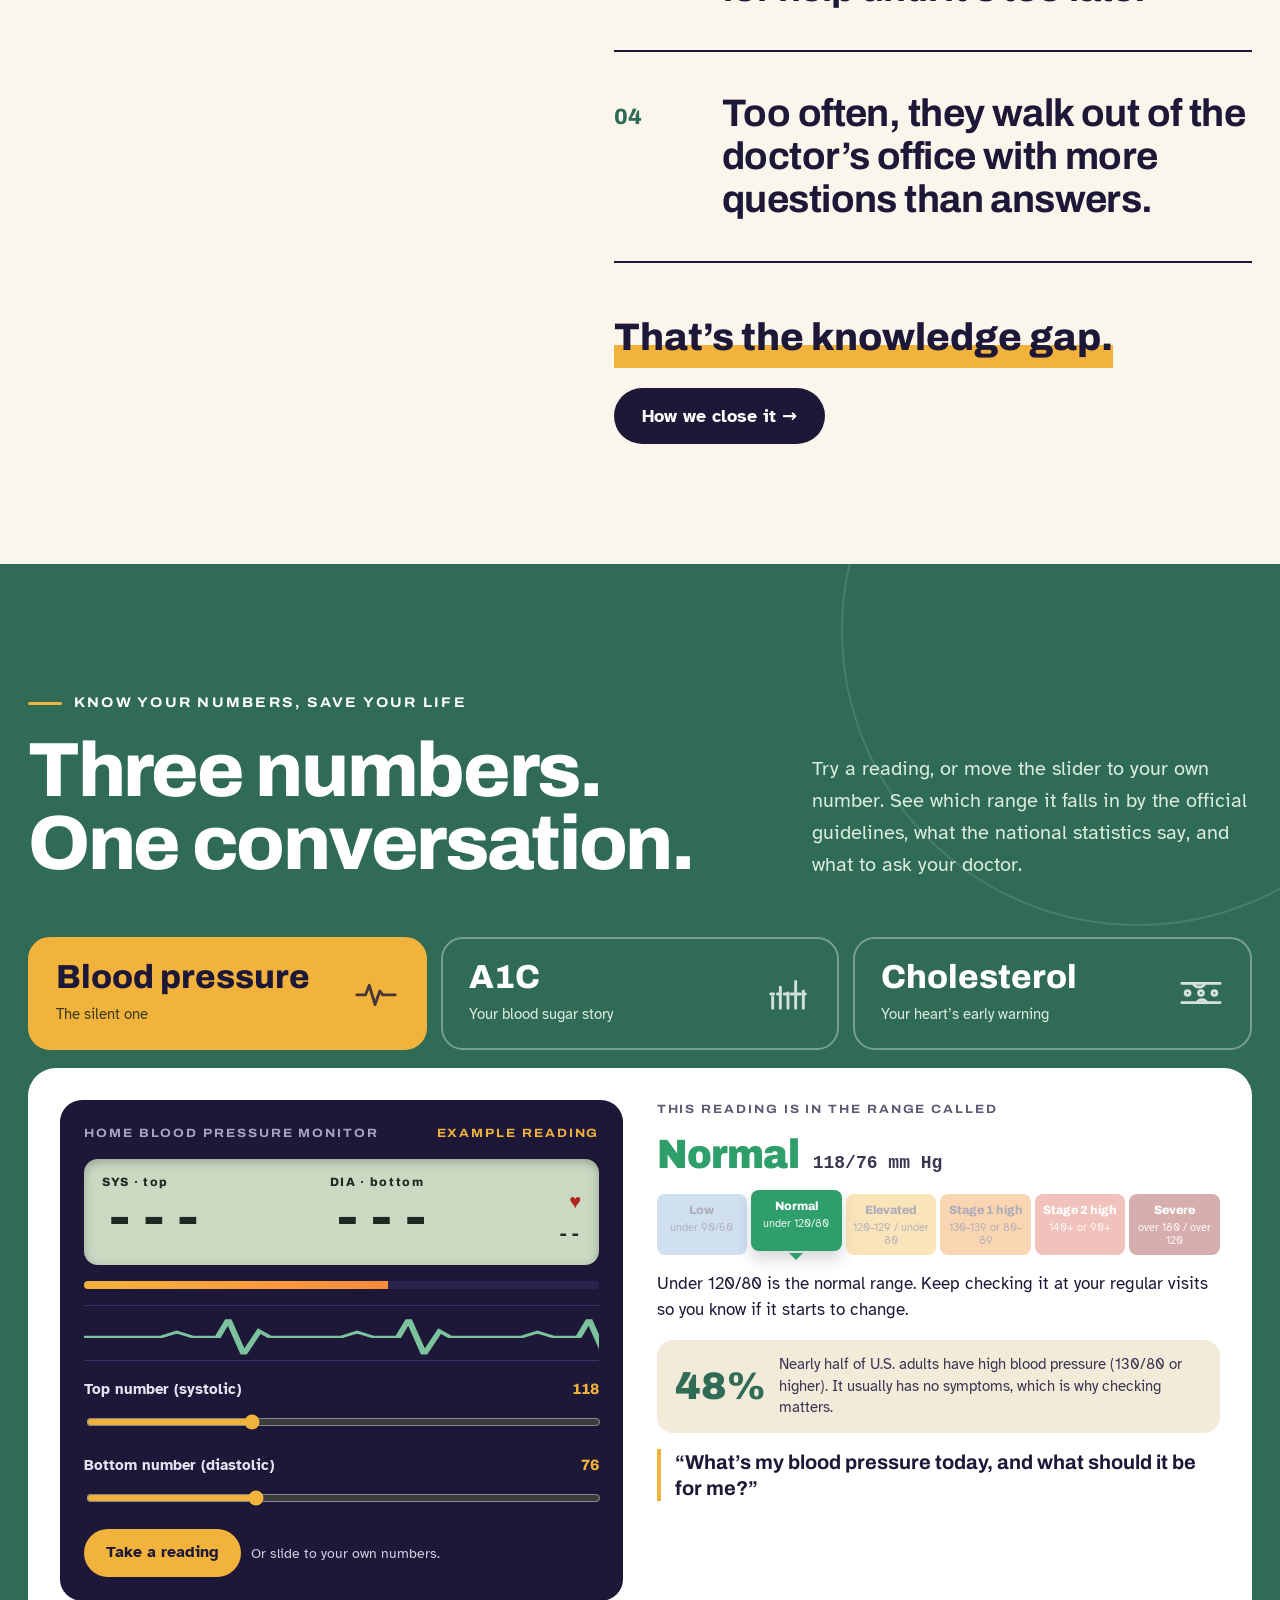
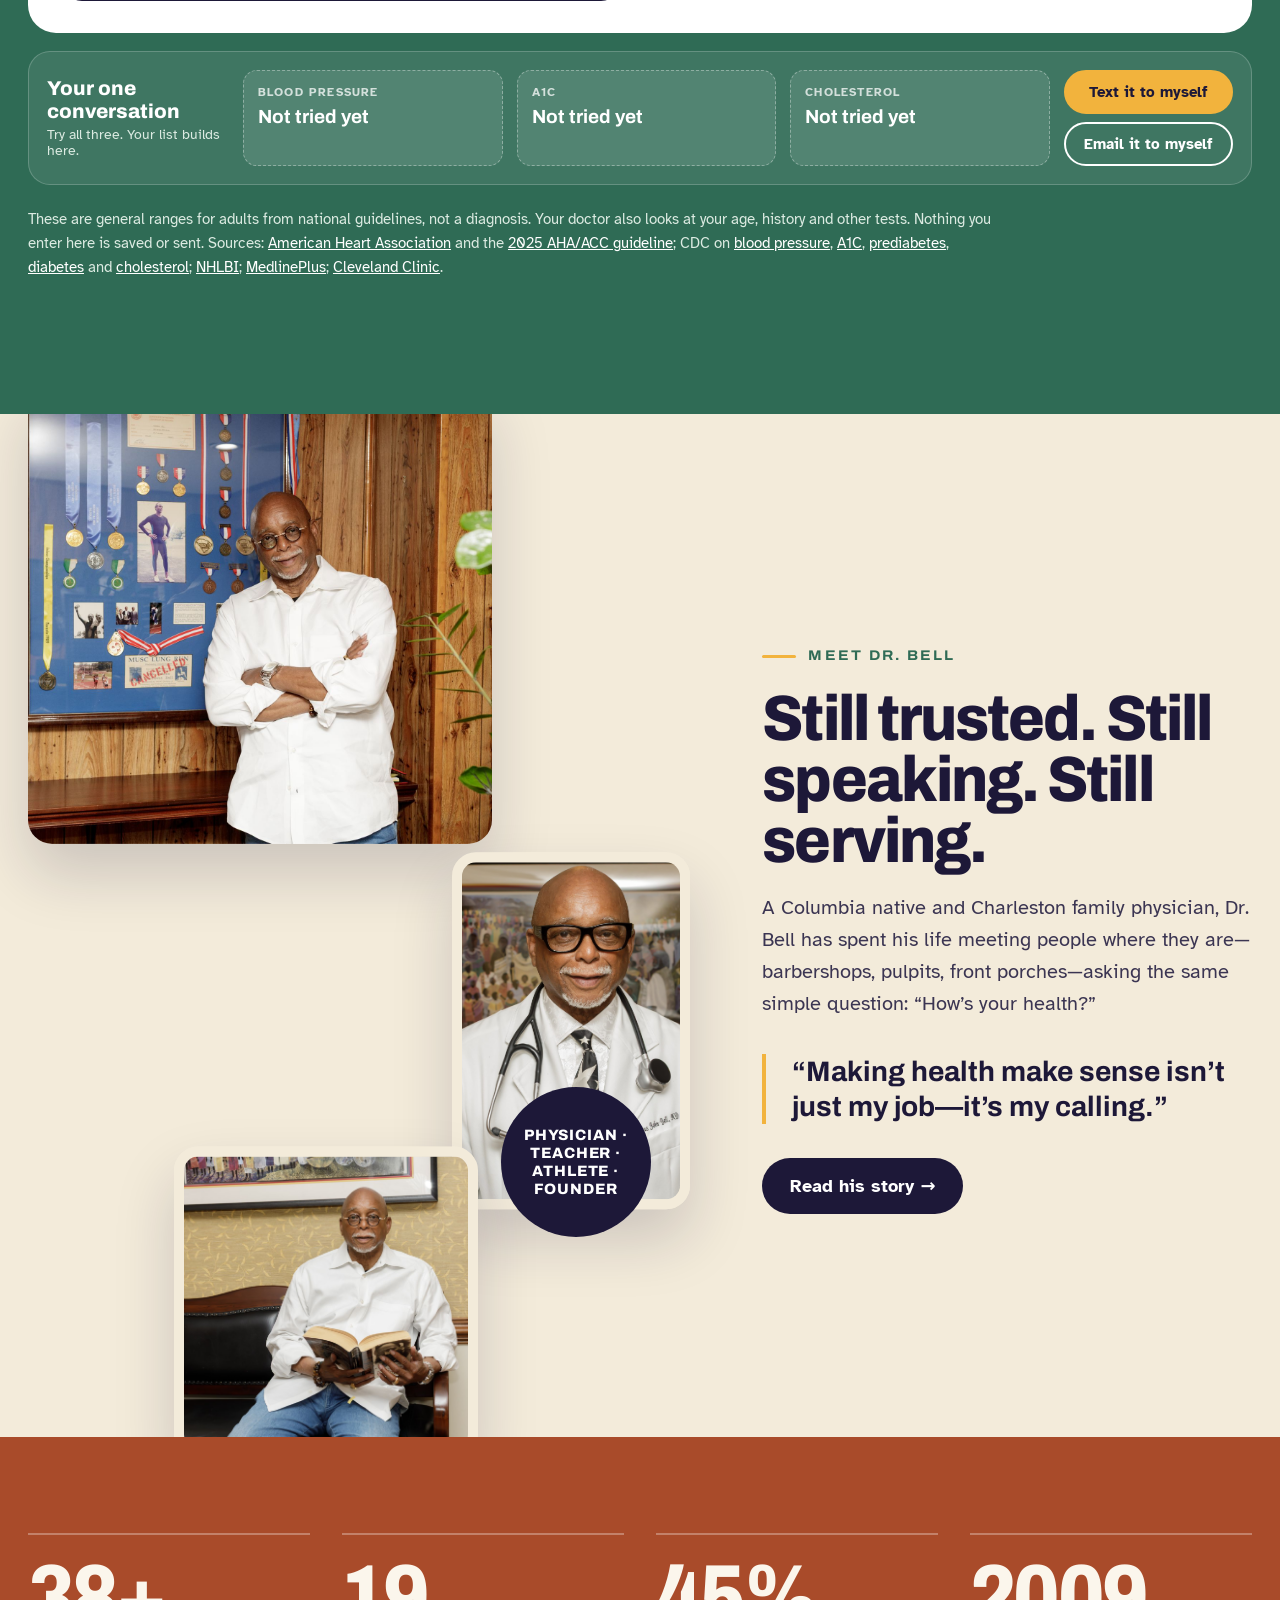
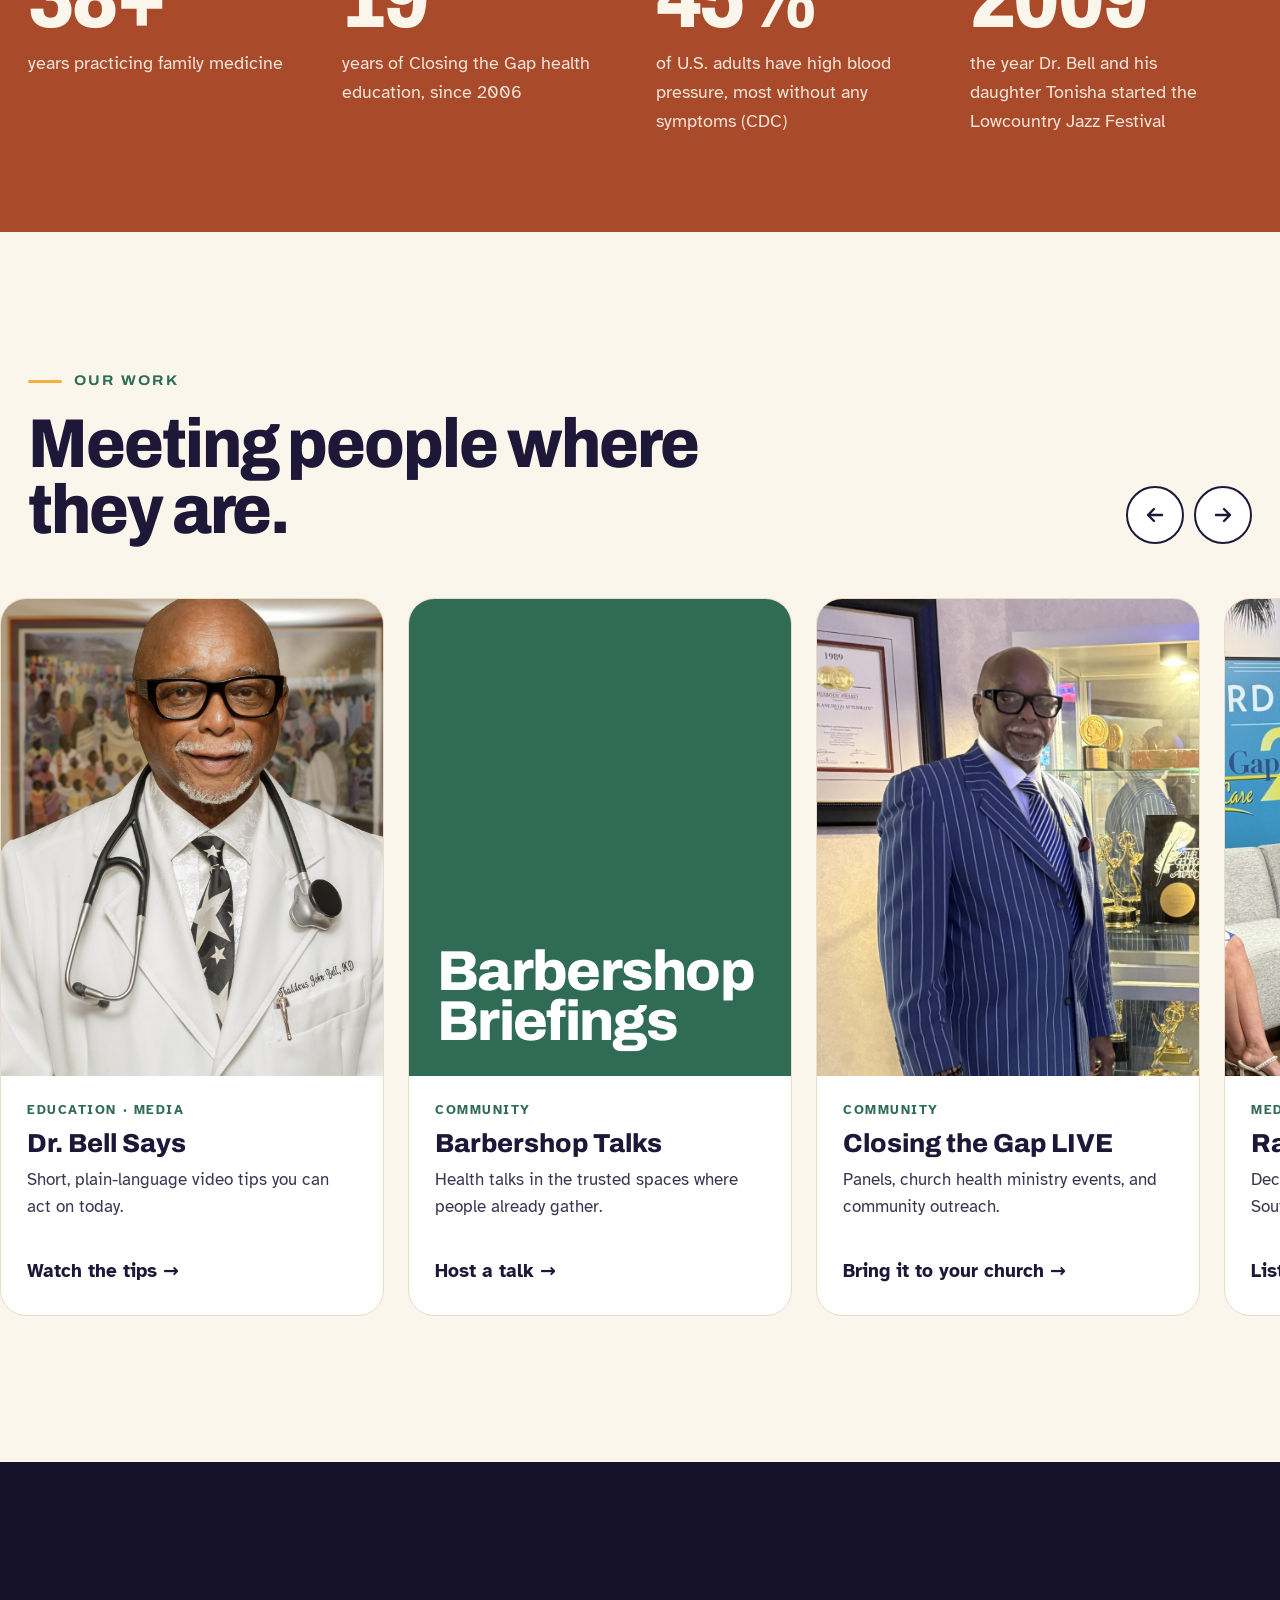
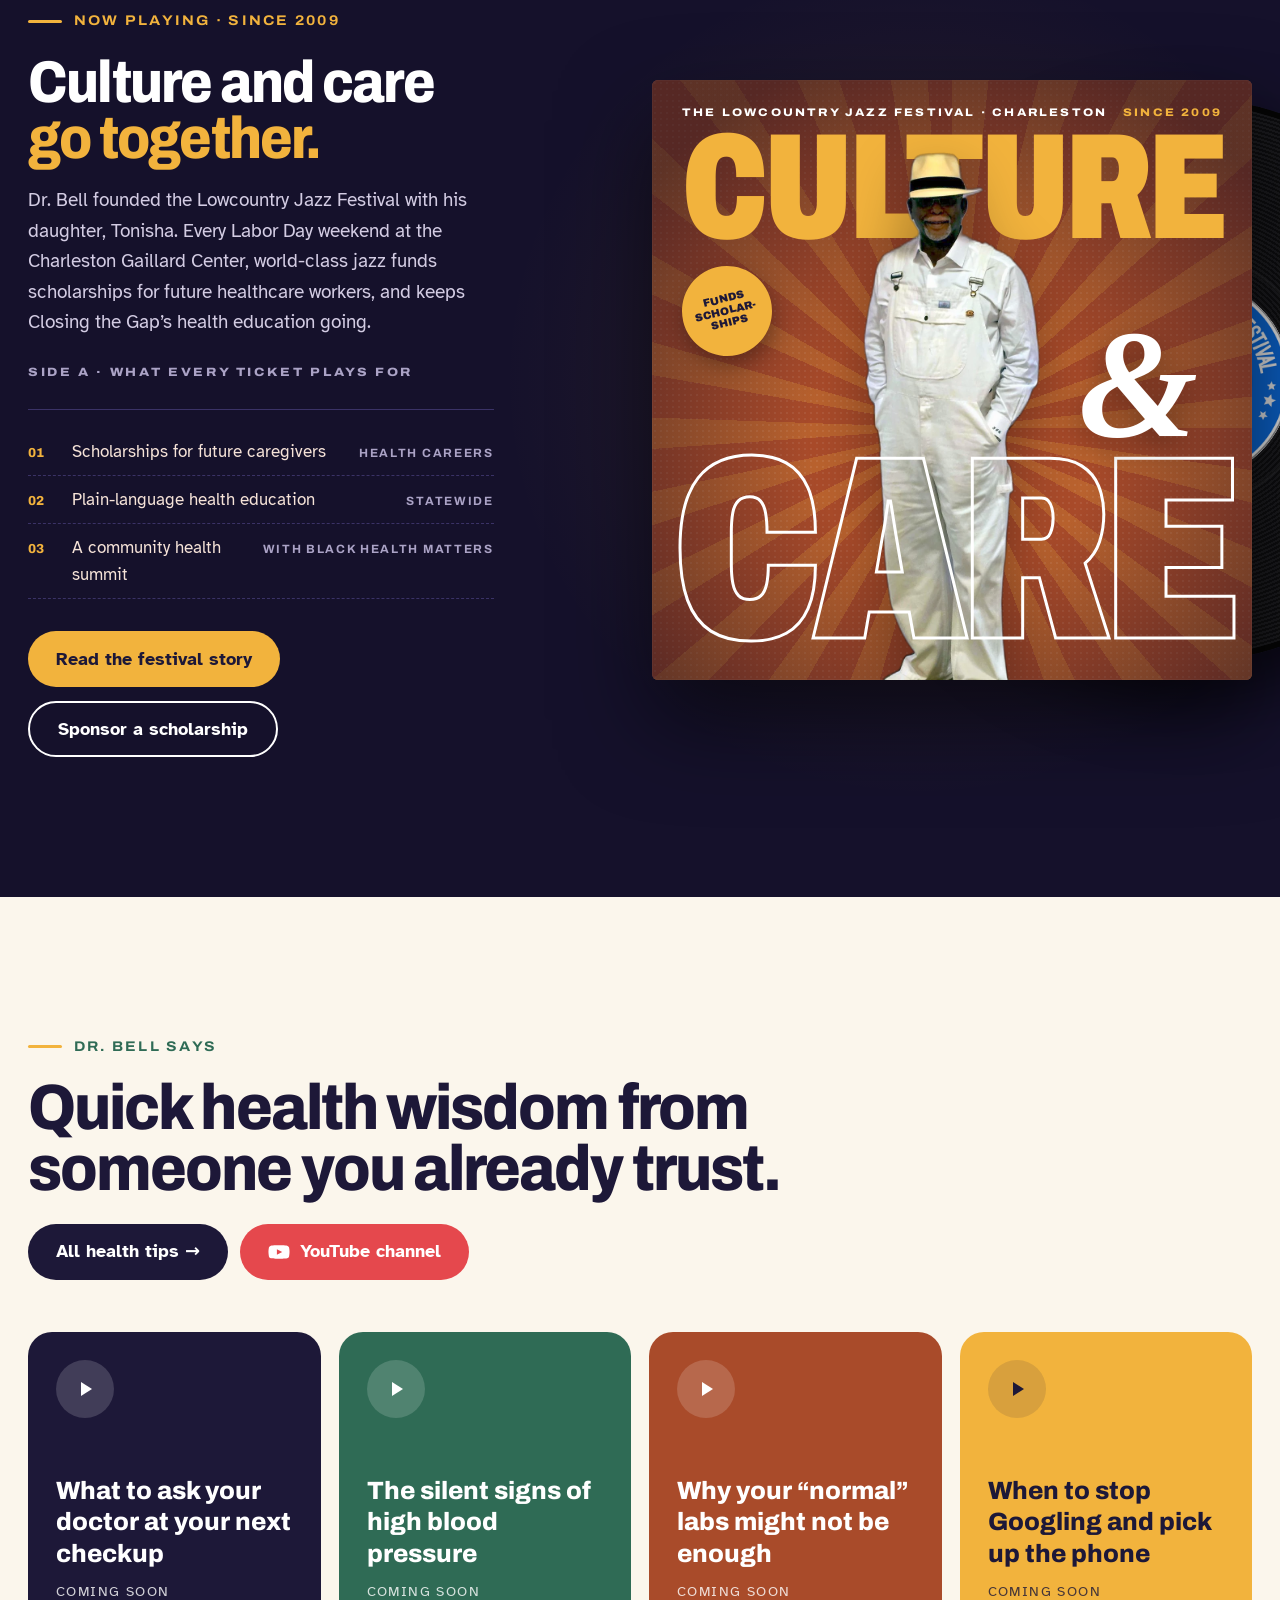
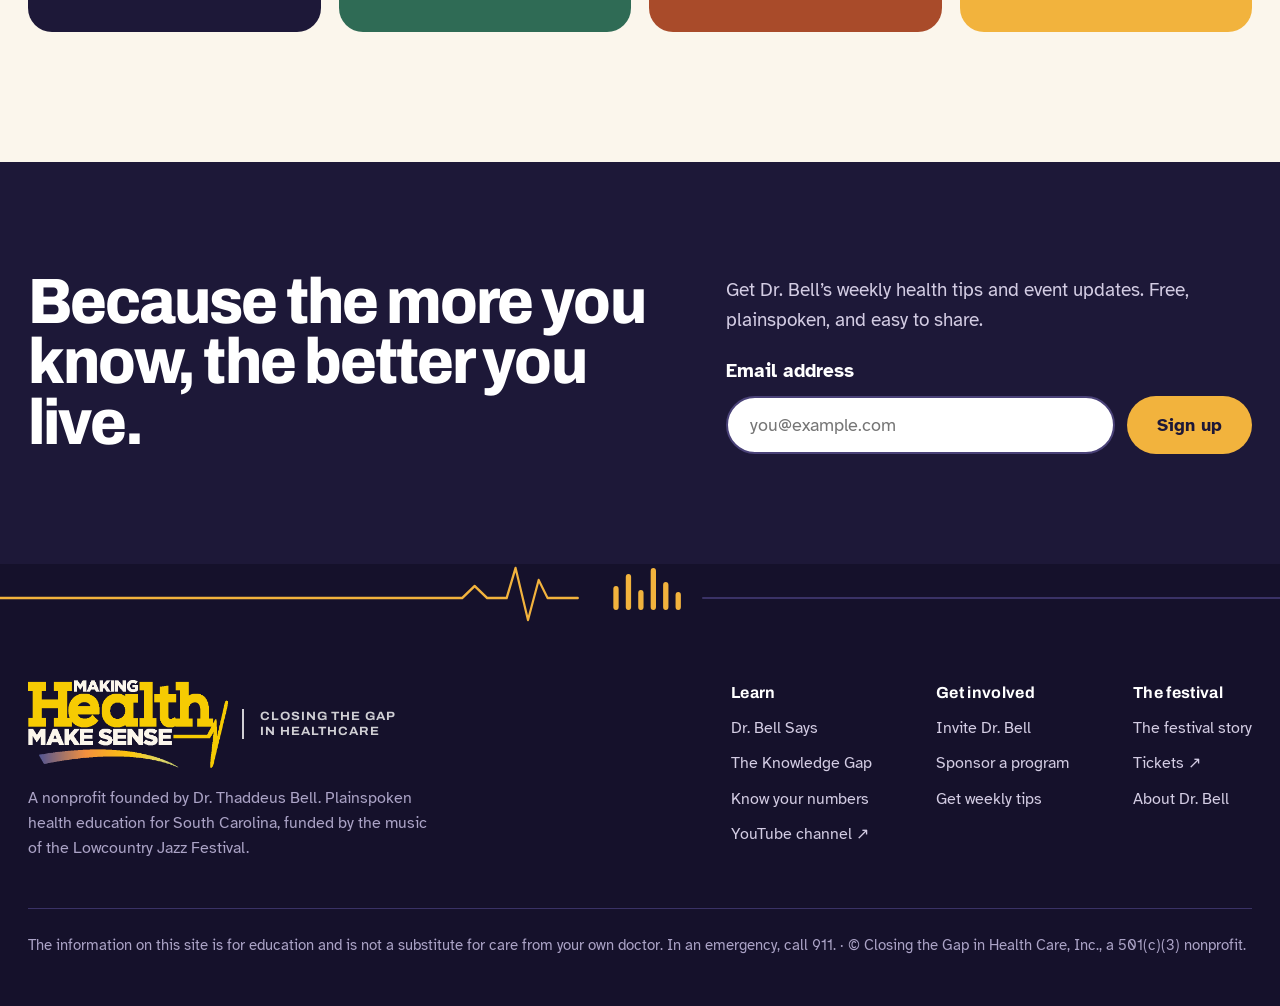
==== commit a2ea5555: "Festival records spin only on hover (Home album, Jazz Festival hero, Our Work feature); drop scroll-" ====
--- a/index.html
+++ b/index.html
@@ -282,6 +282,8 @@
 .lp-rec{position:absolute;top:3%;left:3%;width:94%;aspect-ratio:1;z-index:1;transition:transform 1.4s cubic-bezier(.2,.8,.2,1) .2s}
 .lp.in .lp-rec,.reveal-fallback .lp-rec,html:not(.js) .lp-rec{transform:translateX(42%)}
 .lp:hover .lp-rec{transform:translateX(50%)}
+.lp-disc{animation-play-state:paused!important}
+.lp:hover .lp-disc{animation-play-state:running!important}
 .lp-disc{width:100%;height:100%;border-radius:50%;background:radial-gradient(circle,transparent 0 31%,rgba(255,255,255,.06) 31.5%,transparent 32%),repeating-radial-gradient(circle,#0d0d0f 0 2px,#19191c 2px 4px);box-shadow:0 30px 70px rgba(0,0,0,.6),inset 0 0 0 6px #050505;animation:lpspin 7s linear infinite;position:relative}
 .lp-disc::before{content:"";position:absolute;inset:0;border-radius:50%;background:conic-gradient(from 20deg,transparent 0 12%,rgba(255,255,255,.13) 16%,transparent 22% 58%,rgba(255,255,255,.09) 63%,transparent 70%)}
 .lp-disc img{position:absolute;left:50%;top:50%;width:36%;height:36%;transform:translate(-50%,-50%);border-radius:50%;background:#fff}
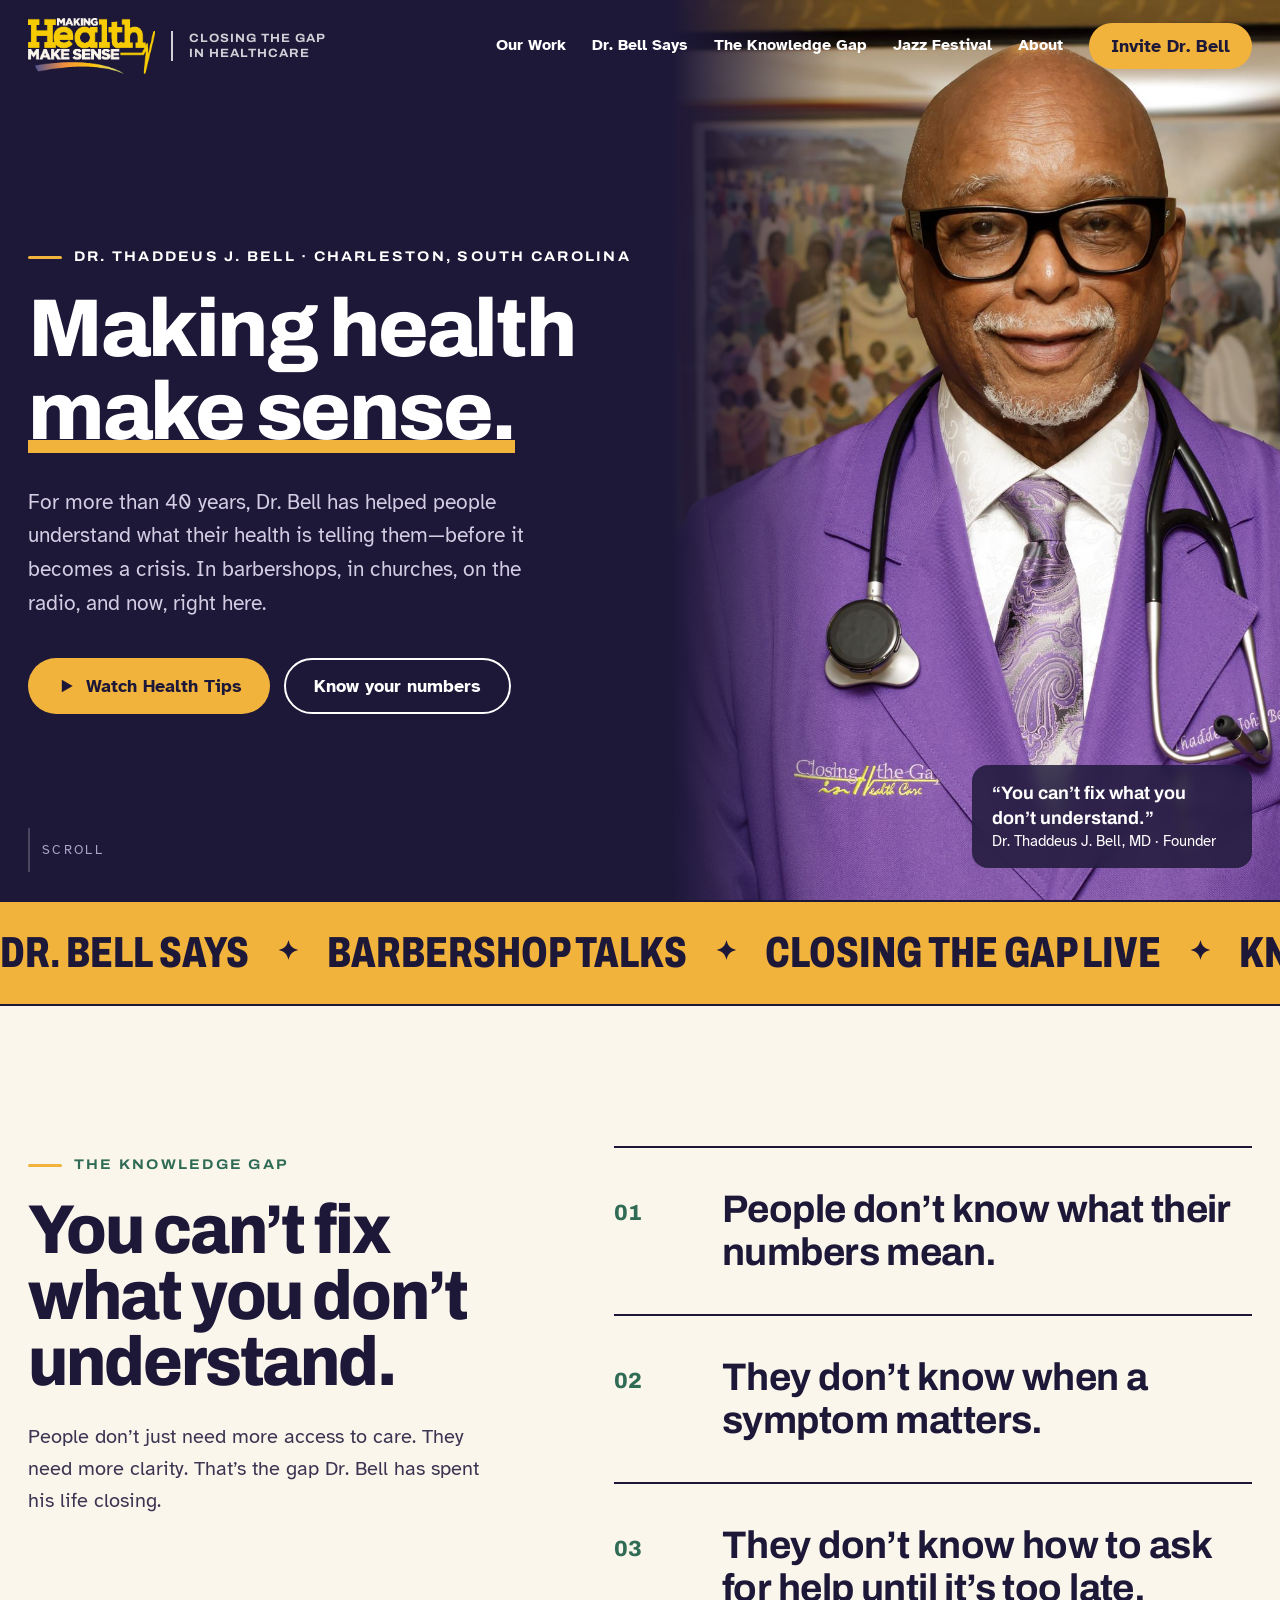
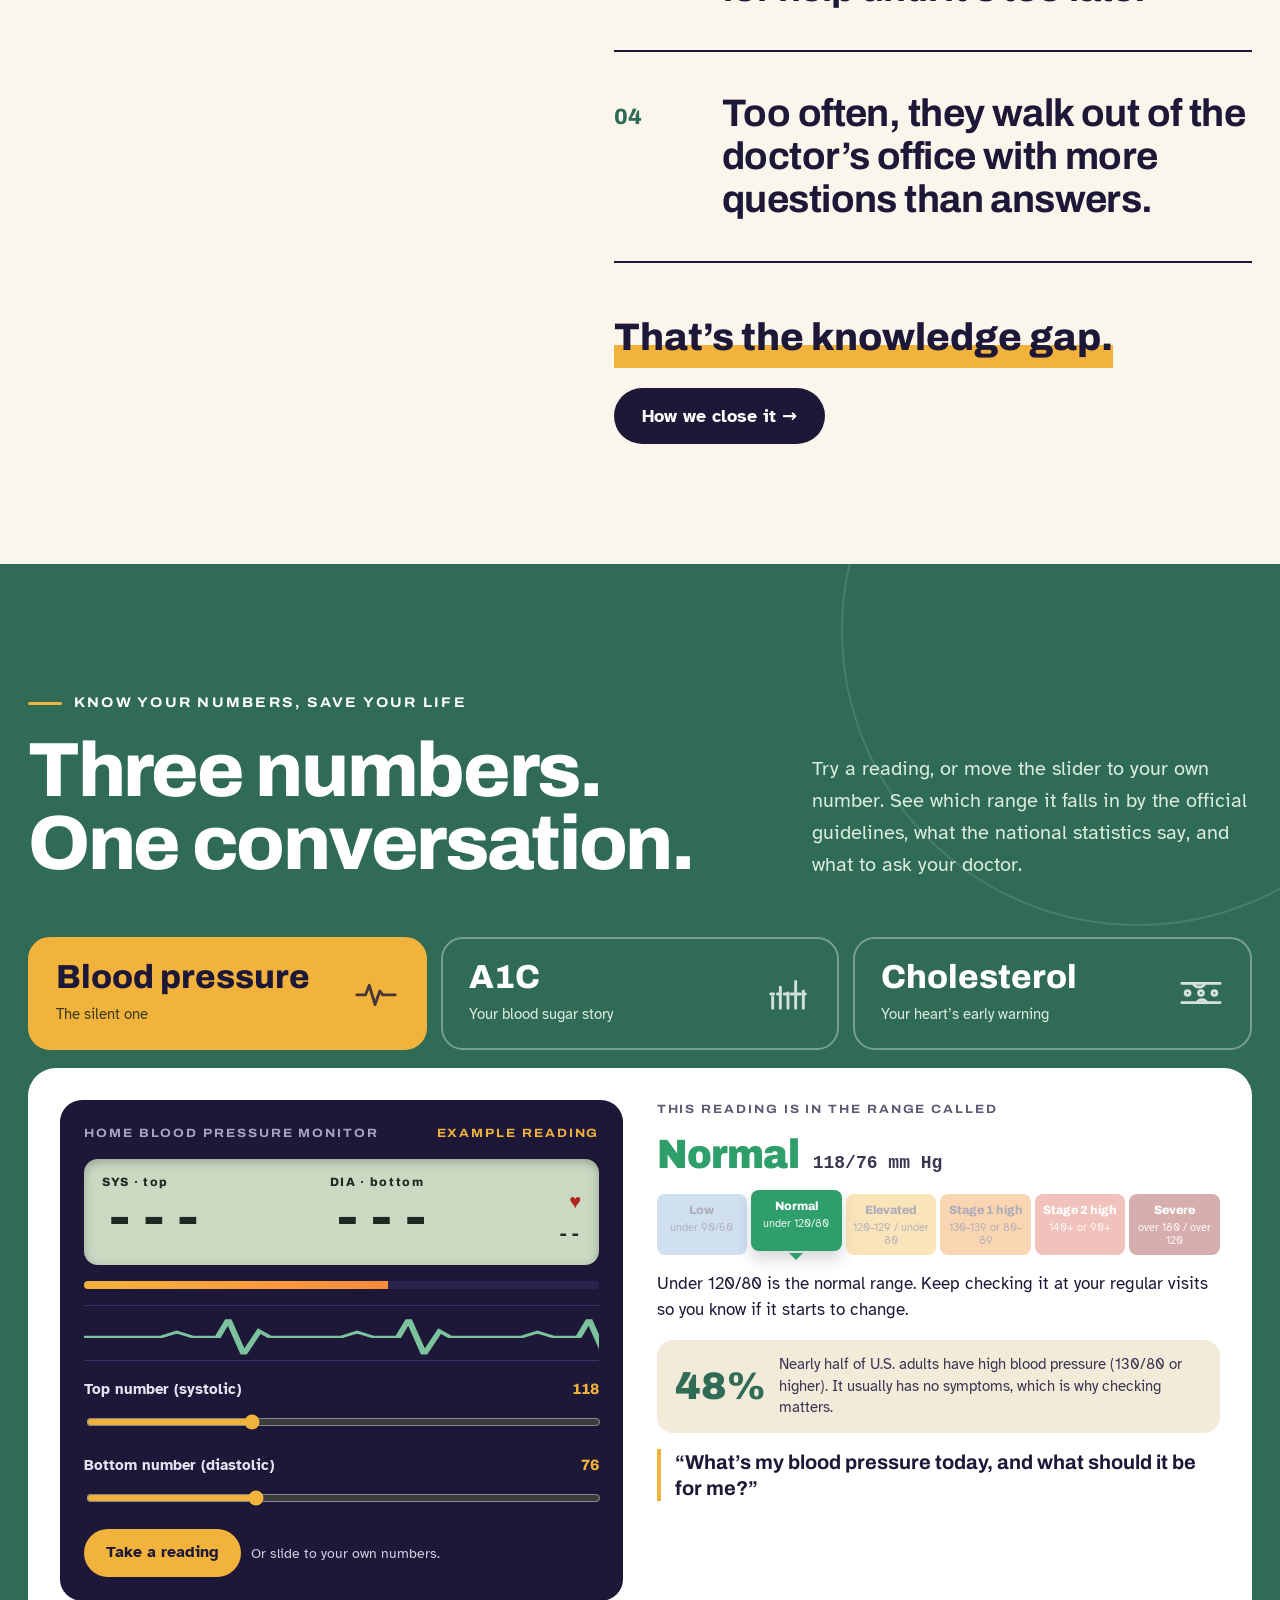
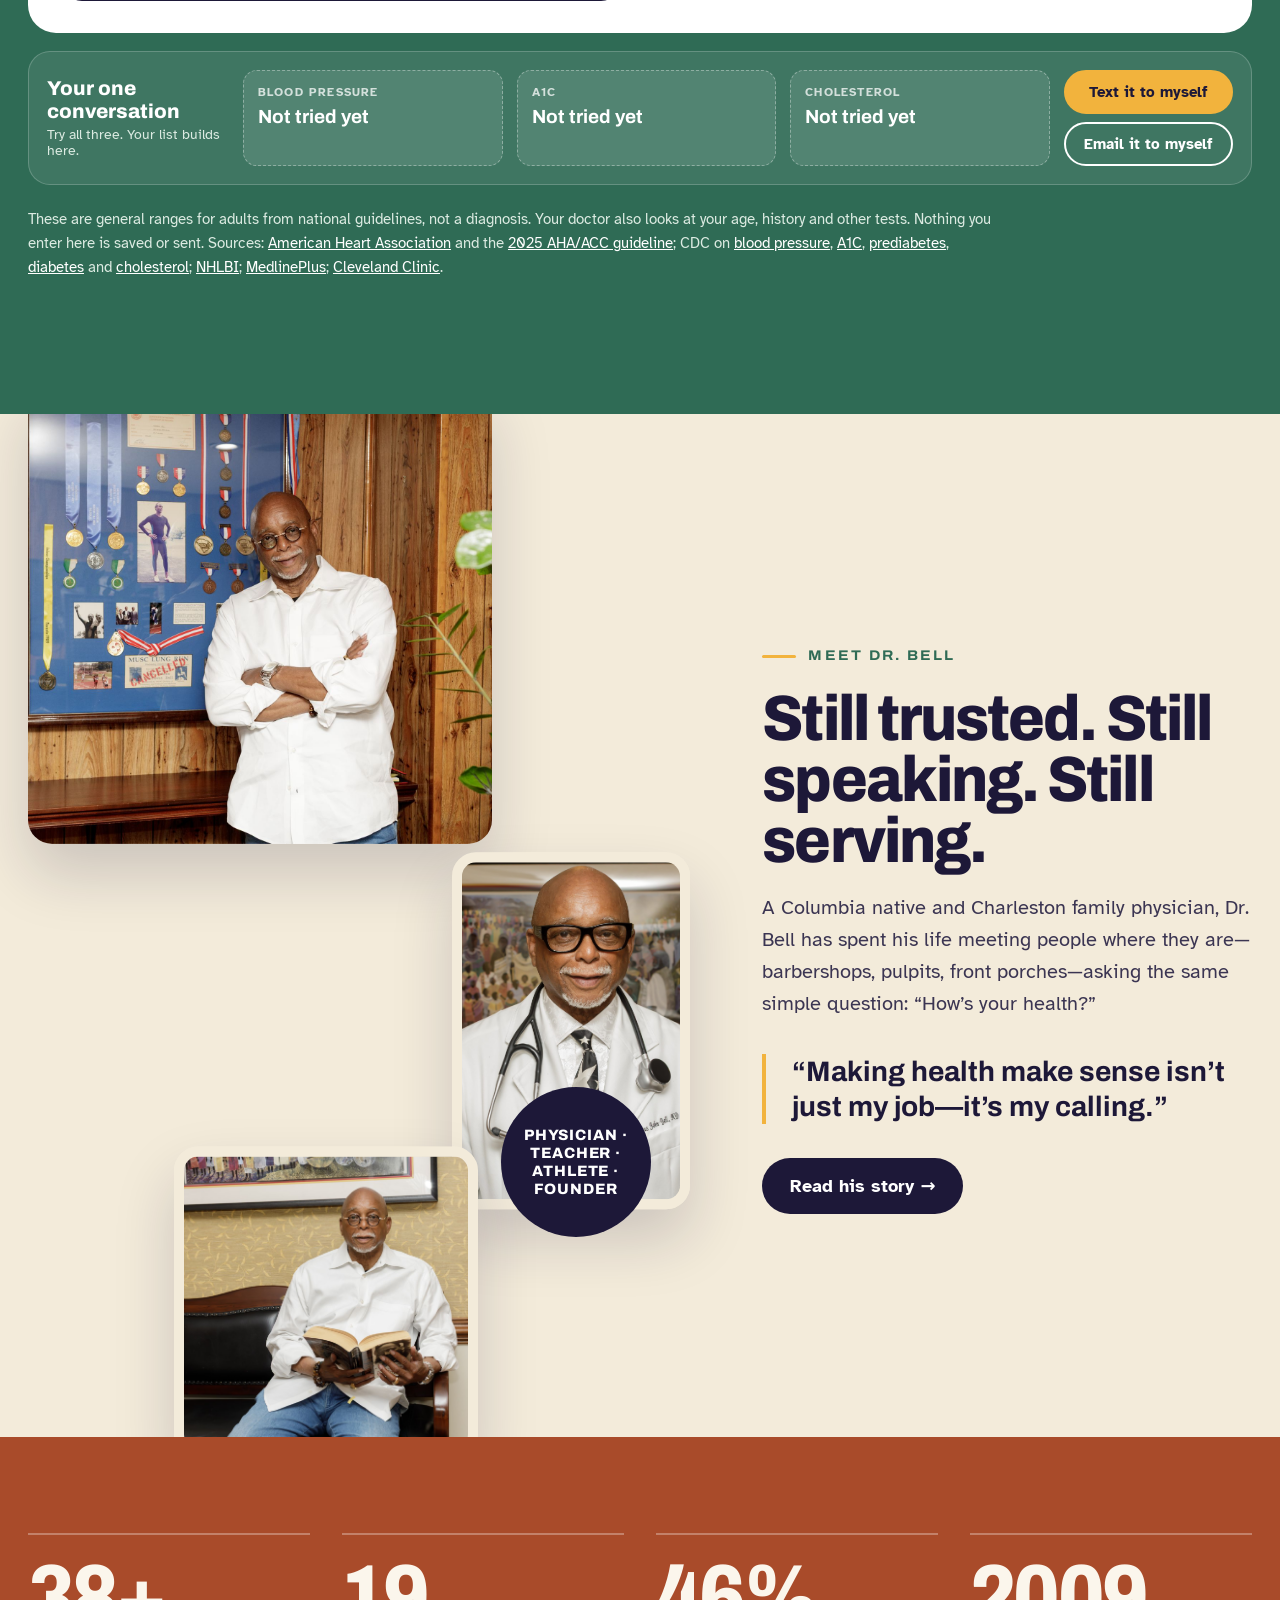
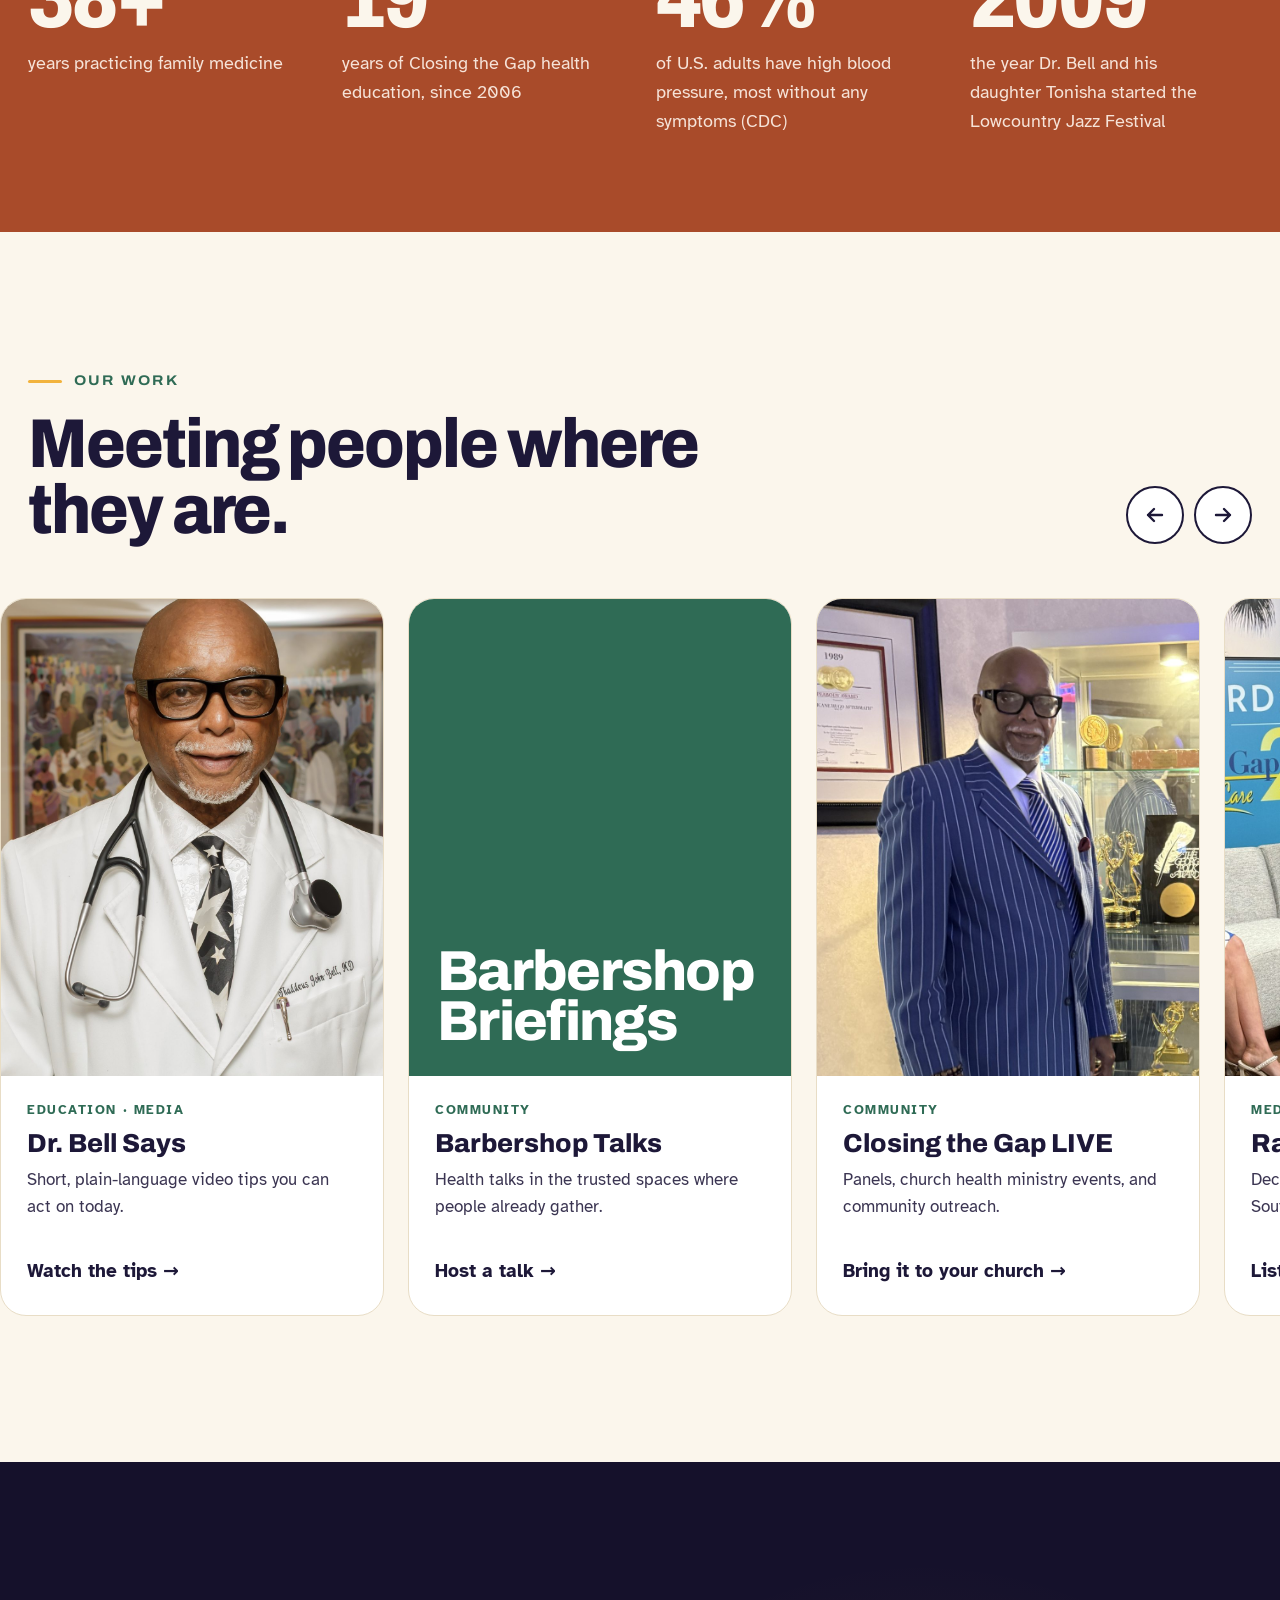
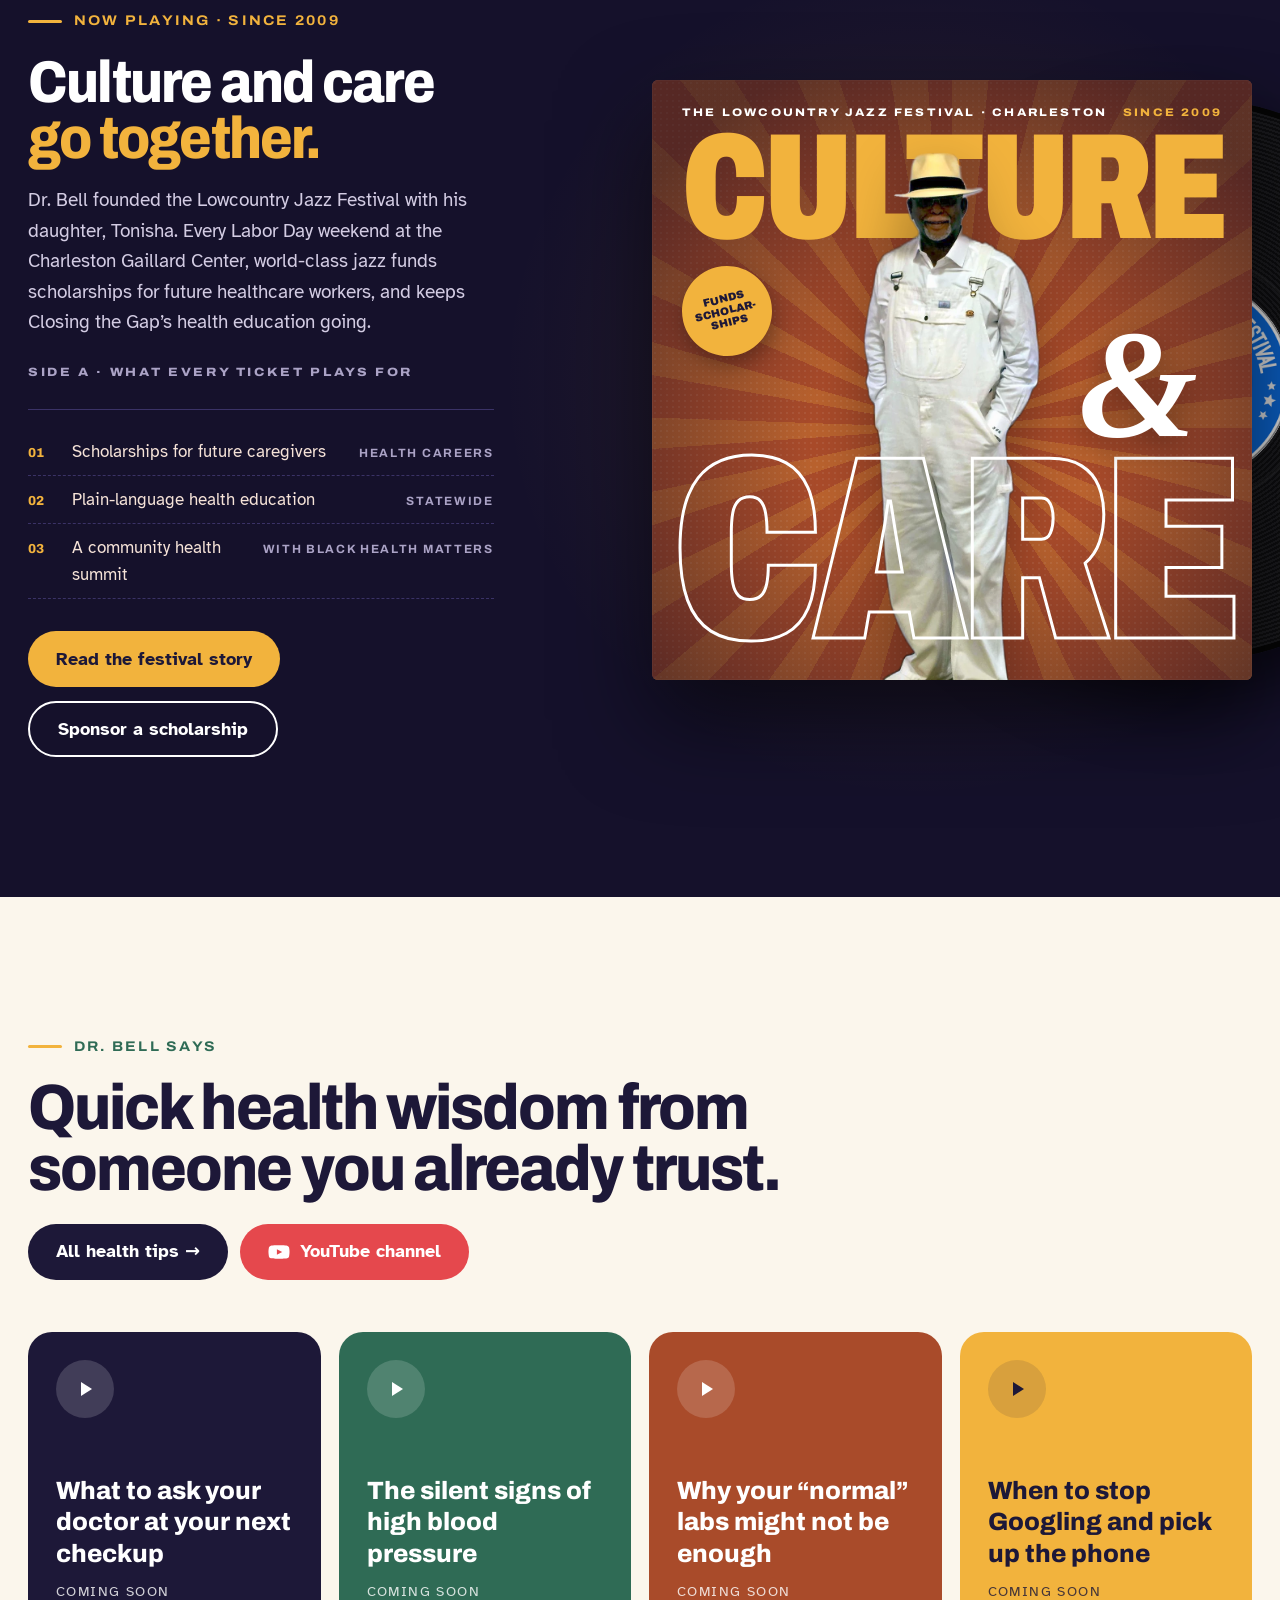
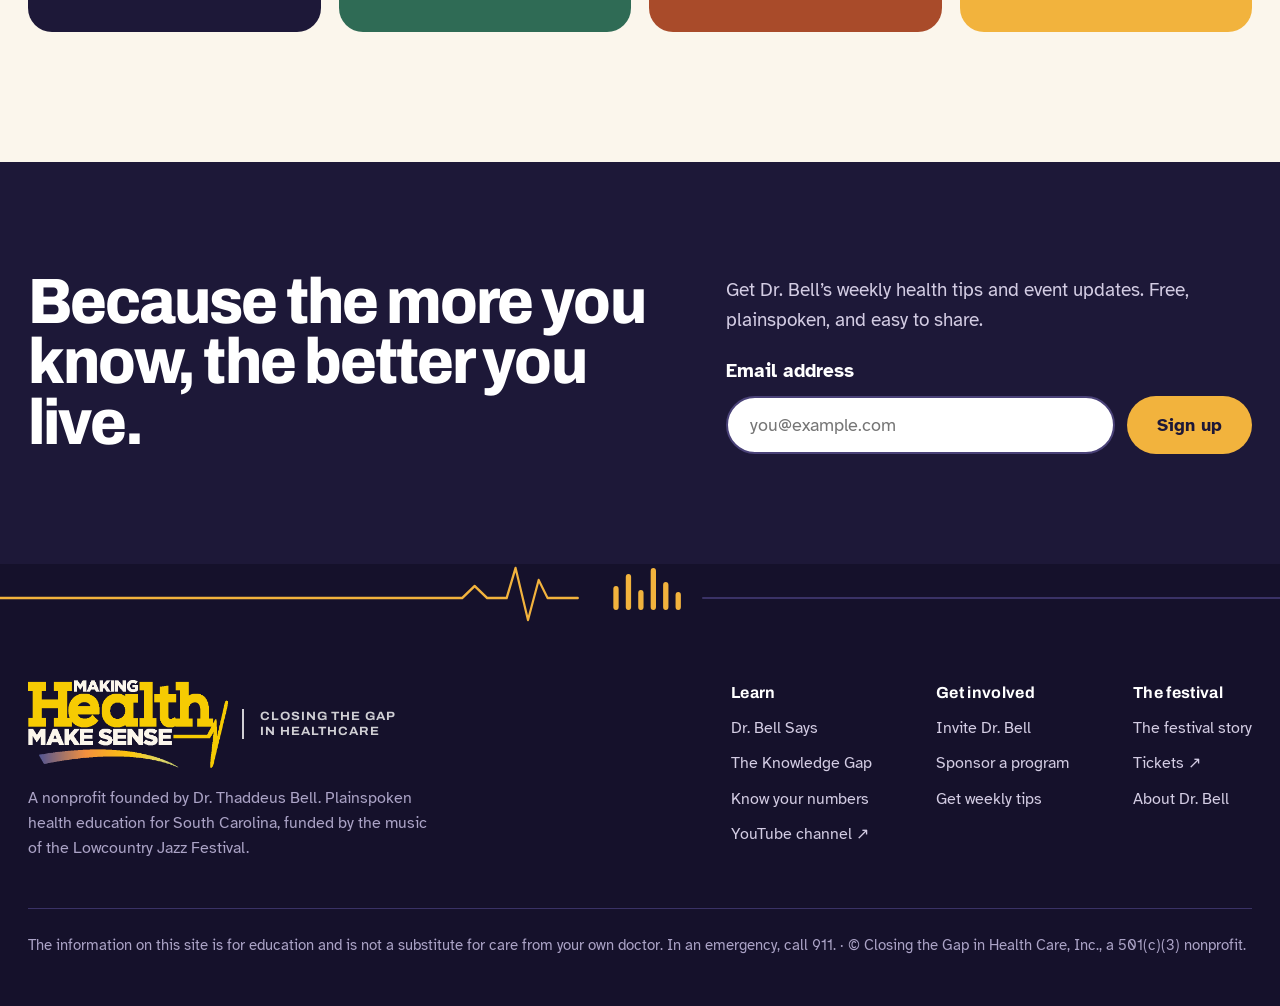
==== commit fc4bf61c: "Album cover: restore full hat brim on Dr. Bell cutout; cache-bust image Co-Authored-By: Claude Opus " ====
--- a/index.html
+++ b/index.html
@@ -580,7 +580,7 @@
       <div class="lp-rec"><div class="lp-disc"><img src="/img/lcf-logo.png" alt=""></div></div>
       <div class="lp-cover">
         <span class="lp-word w1"><b>Culture</b></span>
-        <img class="lp-man" src="/img/bell-jazz-cutout.webp" alt="" width="440" height="1300">
+        <img class="lp-man" src="/img/bell-jazz-cutout.webp?v=3" alt="" width="440" height="1300">
         <span class="lp-amp">&amp;</span>
         <span class="lp-word w2"><b>Care</b></span>
         <span class="lp-tl">The Lowcountry Jazz Festival · Charleston</span>
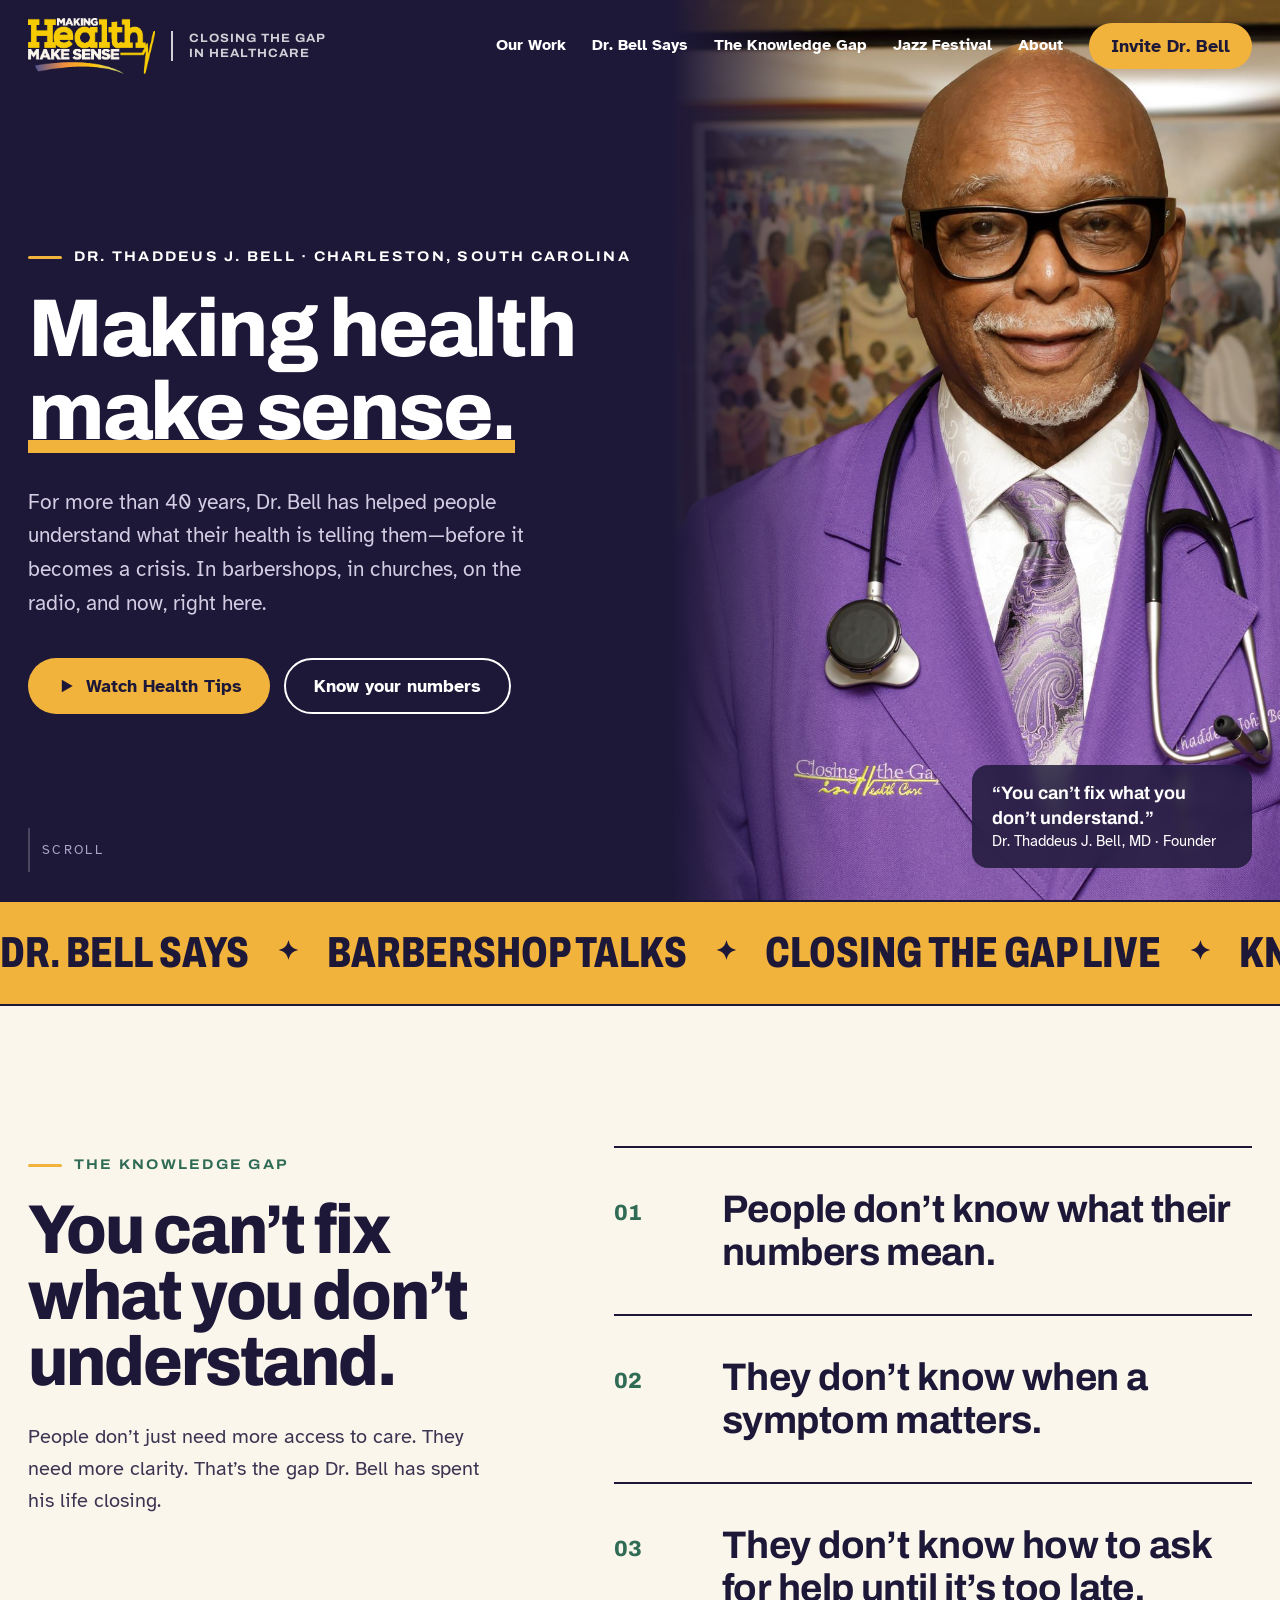
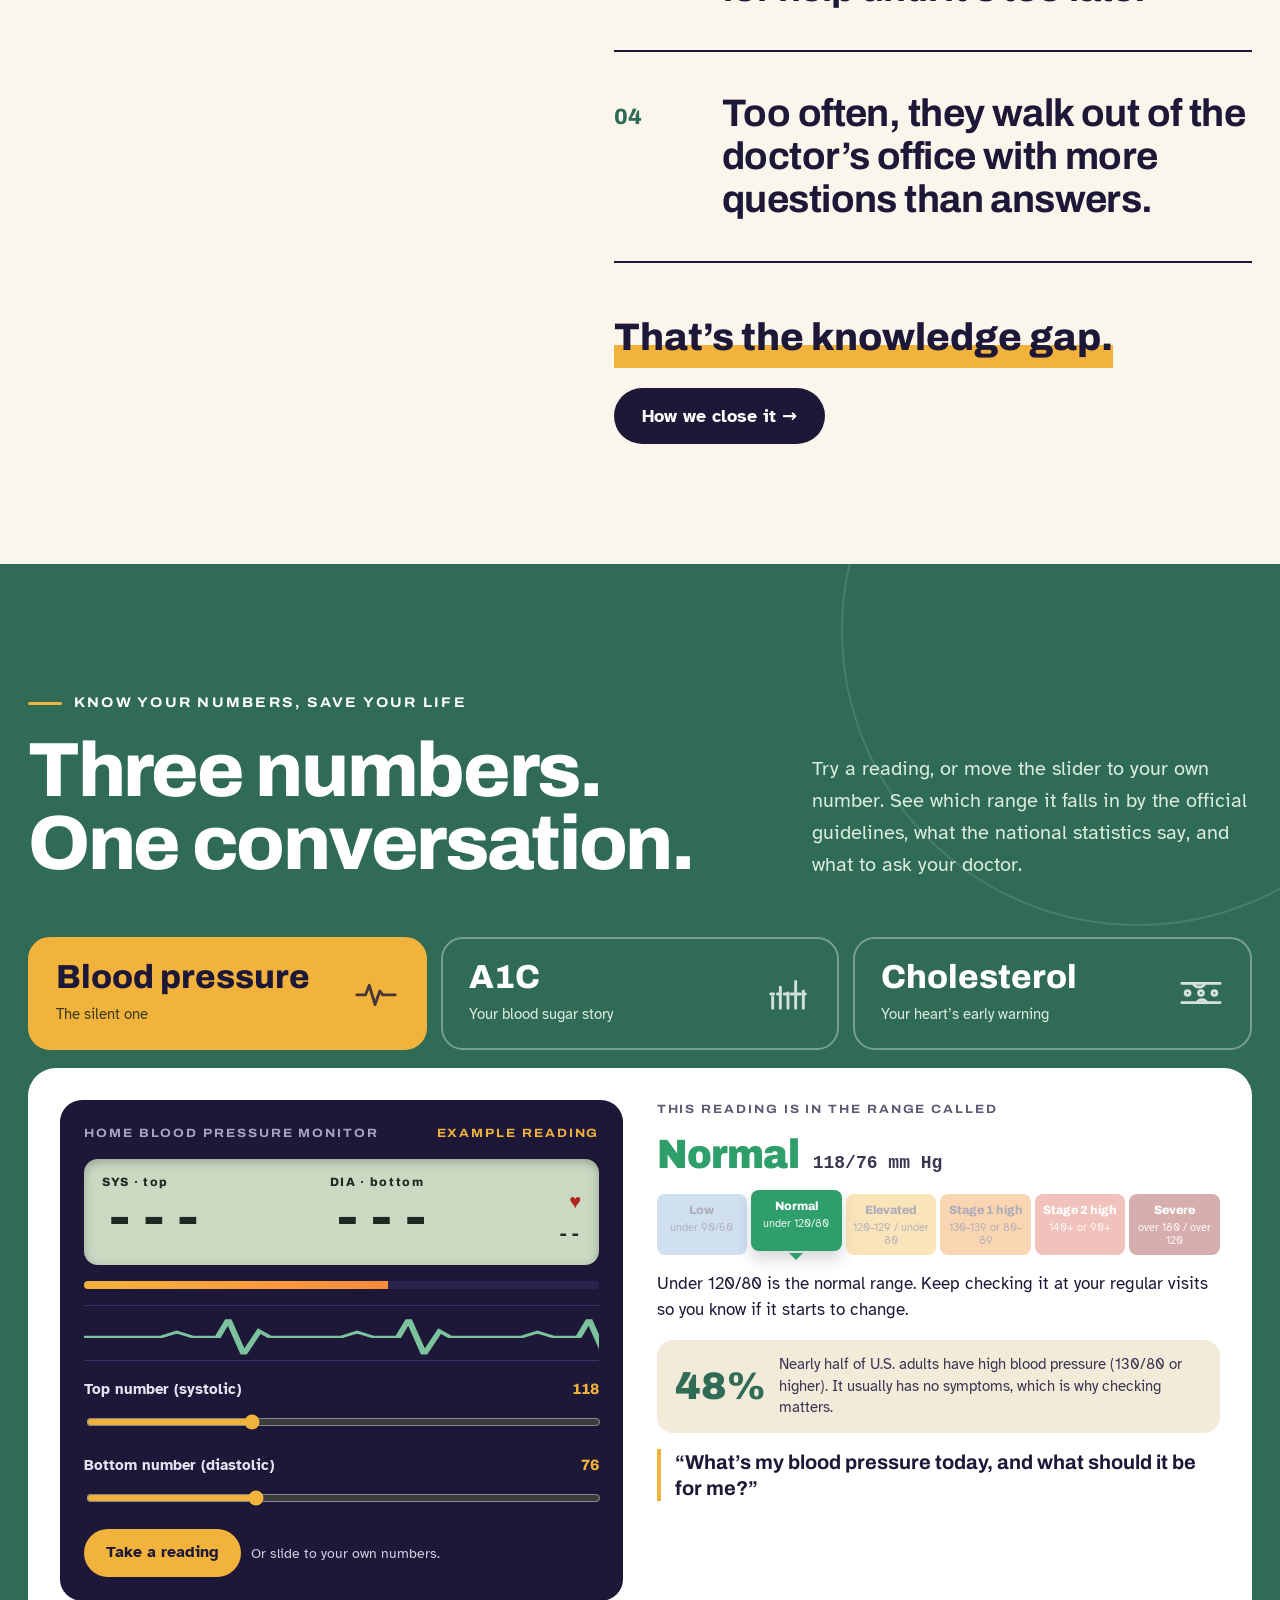
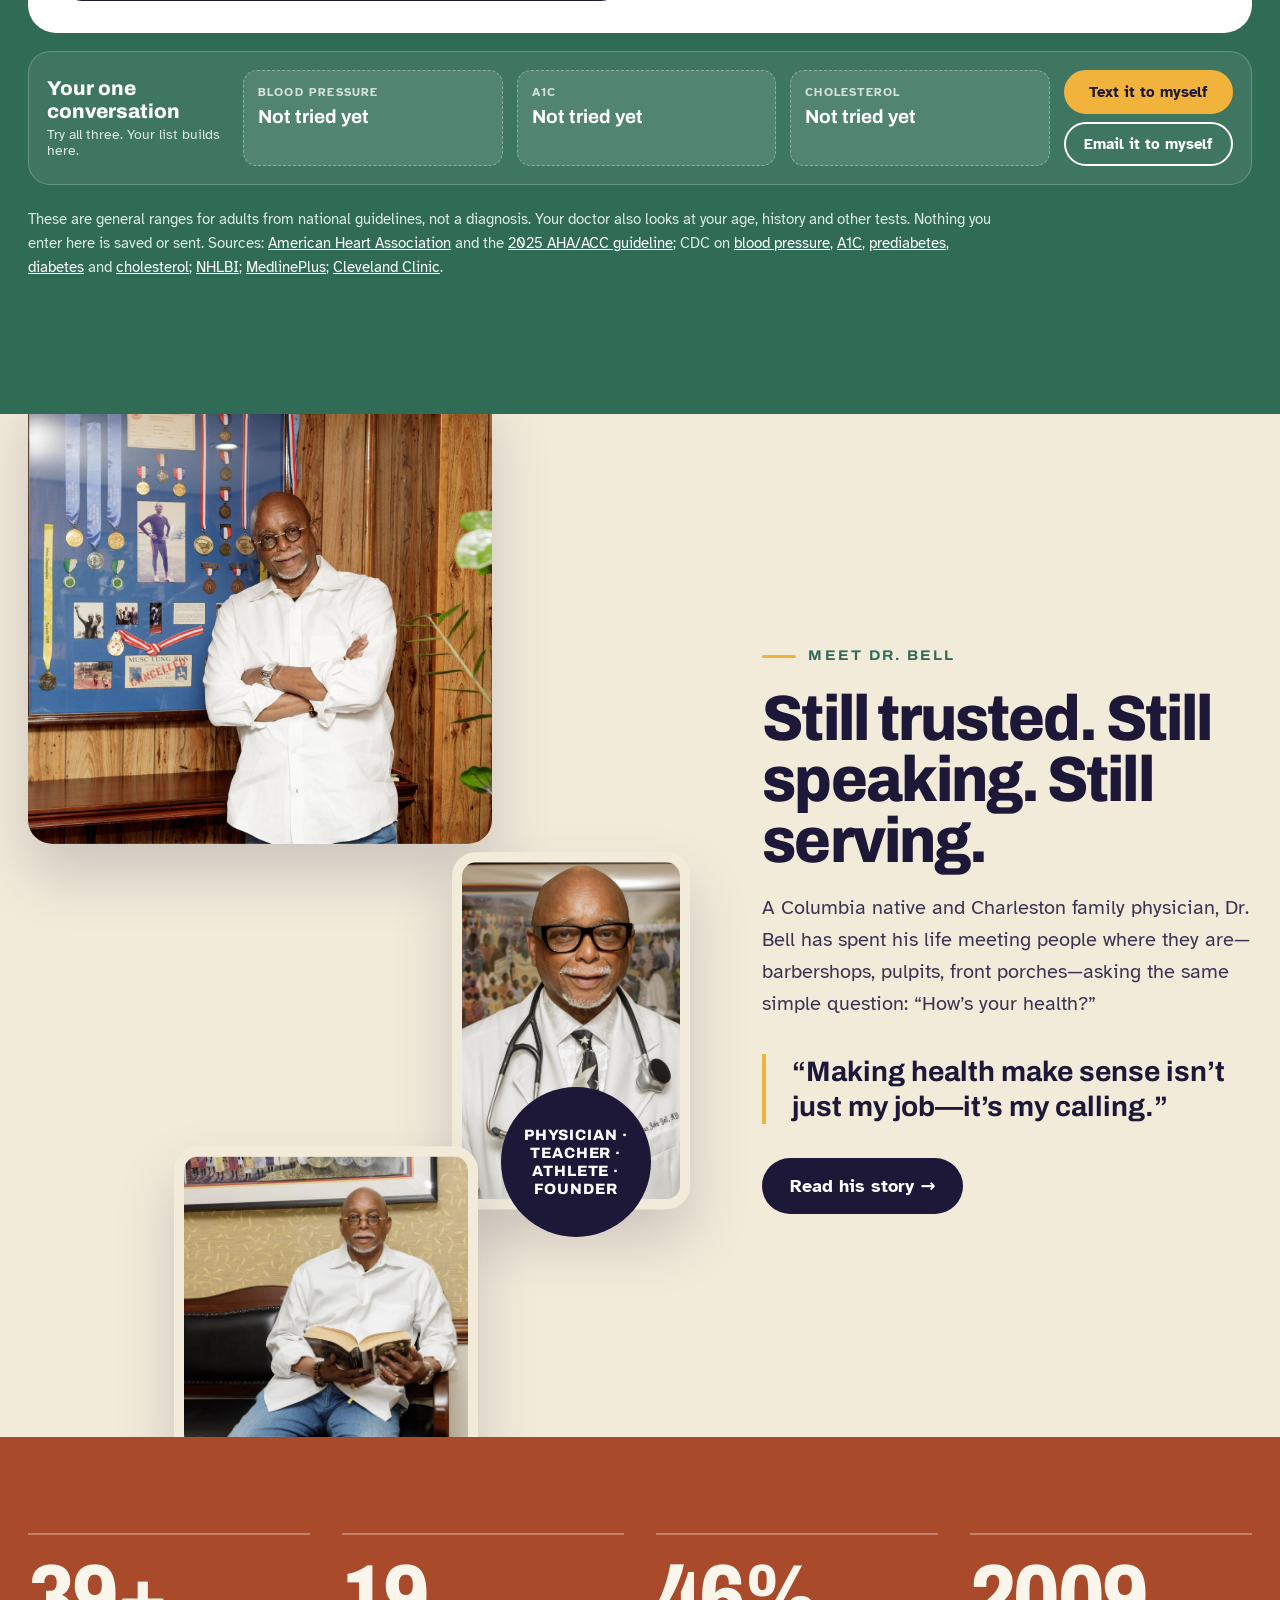
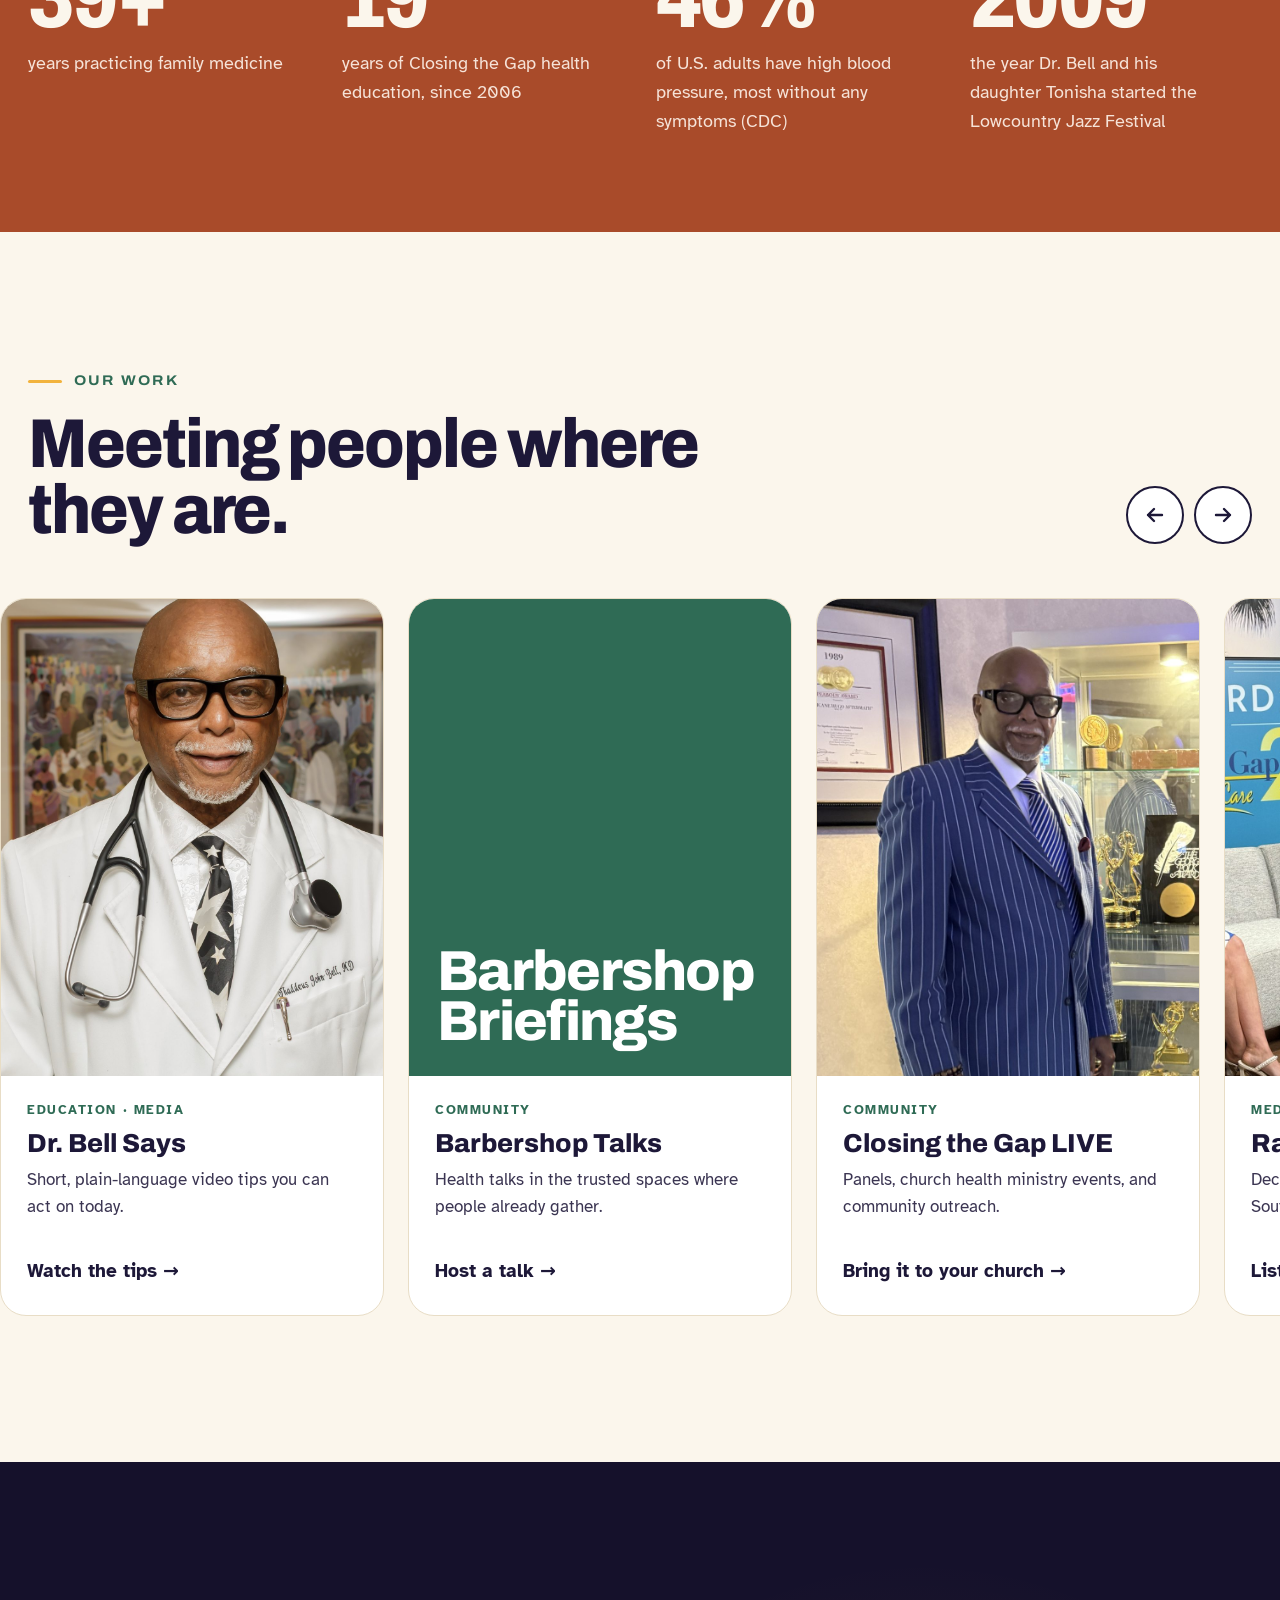
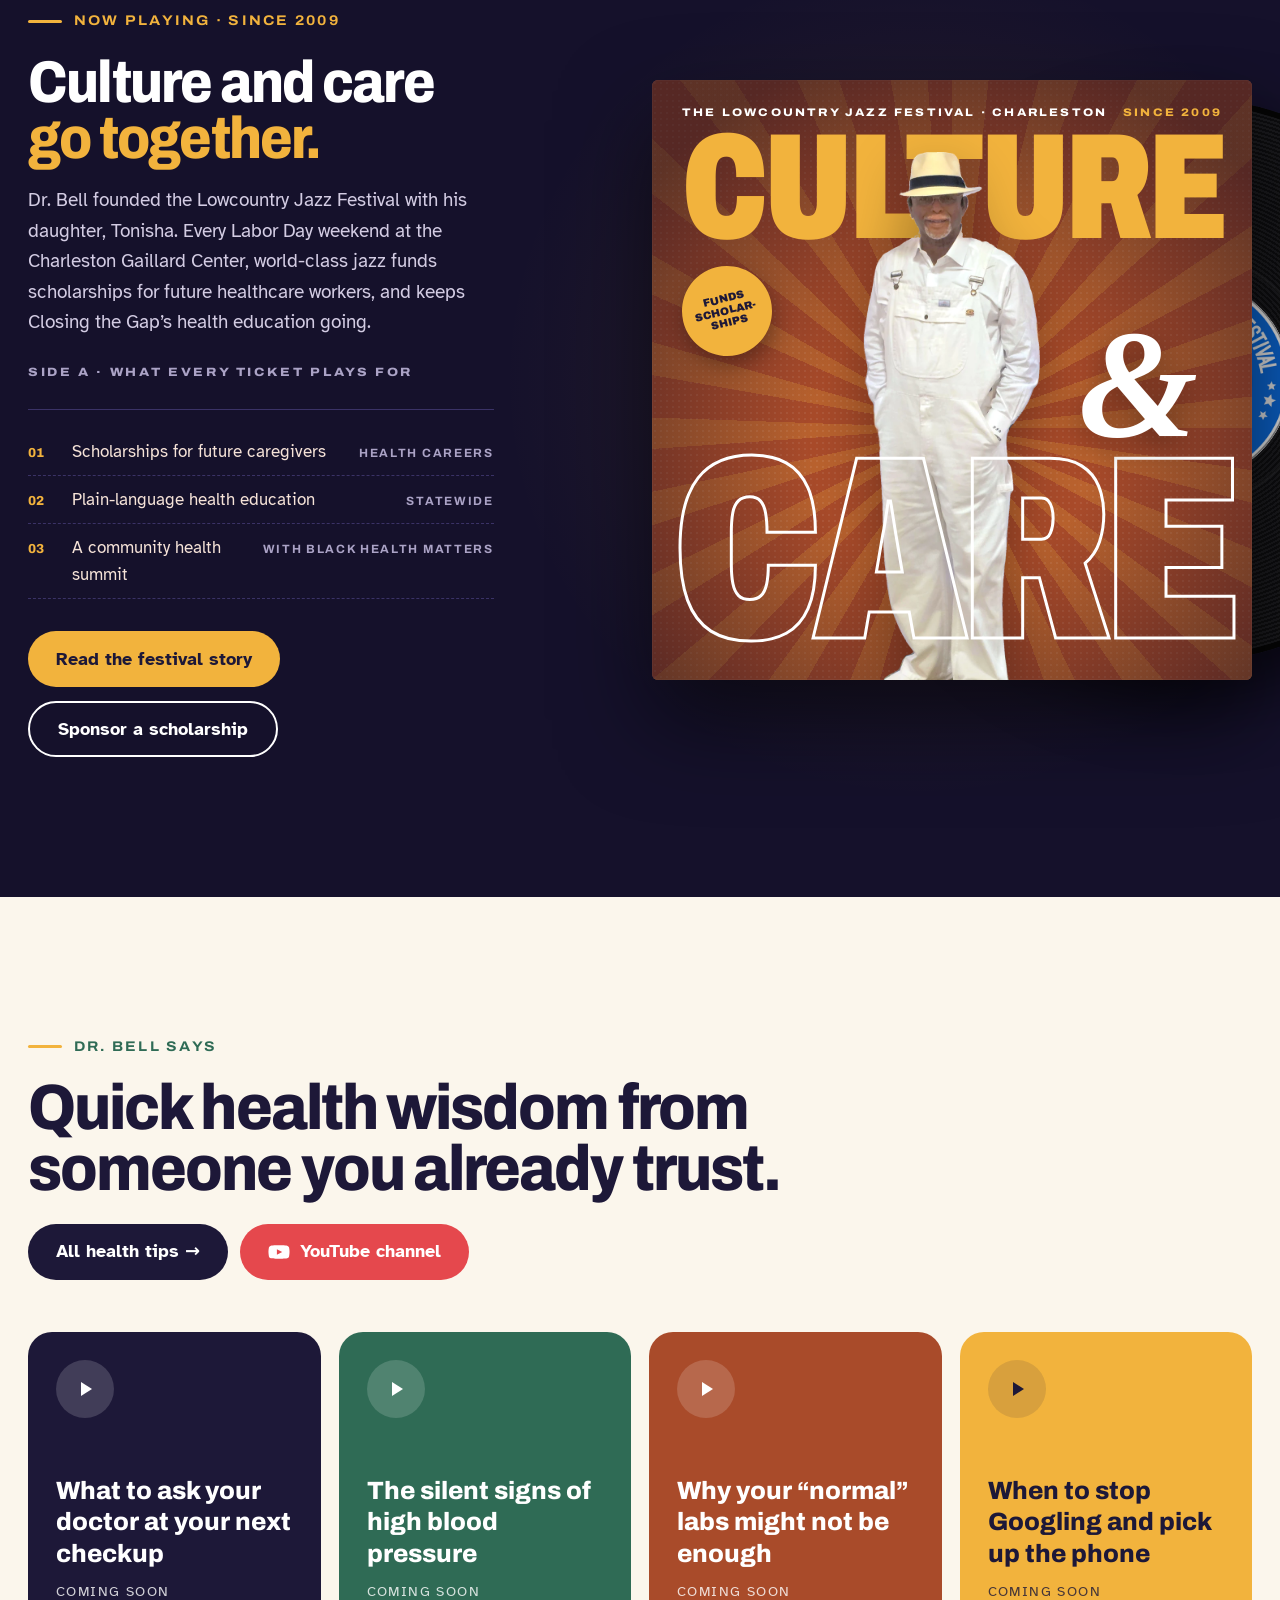
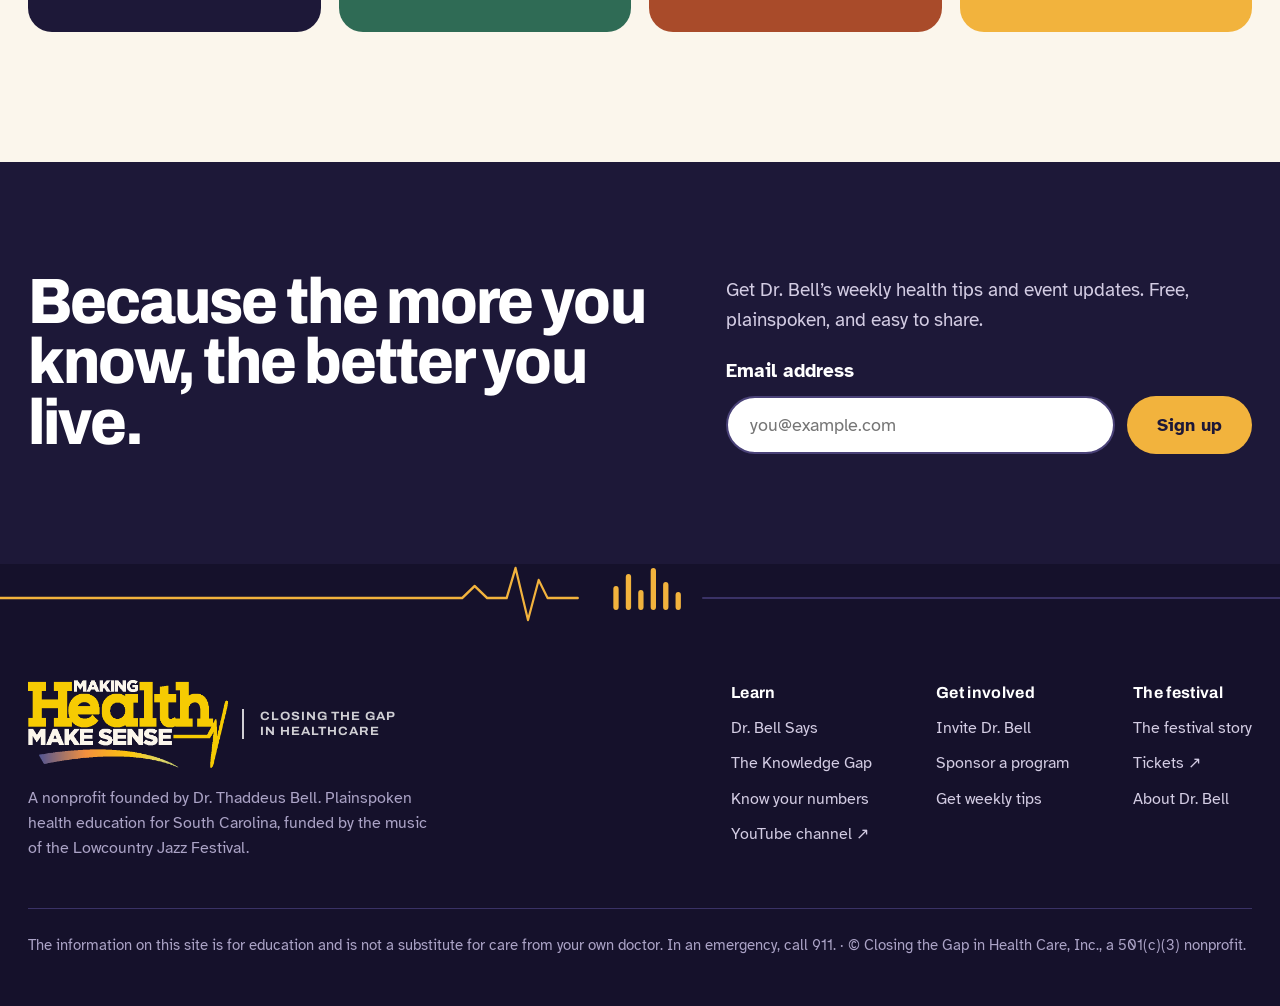
==== commit fa6aa892: "Swap Lowcountry Jazz Festival photos for the new white-outfit shot (graded, new cutout, square + fac" ====
--- a/index.html
+++ b/index.html
@@ -580,7 +580,7 @@
       <div class="lp-rec"><div class="lp-disc"><img src="/img/lcf-logo.png" alt=""></div></div>
       <div class="lp-cover">
         <span class="lp-word w1"><b>Culture</b></span>
-        <img class="lp-man" src="/img/bell-jazz-cutout.webp?v=3" alt="" width="440" height="1300">
+        <img class="lp-man" src="/img/bell-jazz-cutout-white.webp?v=1" alt="" width="434" height="1300">
         <span class="lp-amp">&amp;</span>
         <span class="lp-word w2"><b>Care</b></span>
         <span class="lp-tl">The Lowcountry Jazz Festival · Charleston</span>
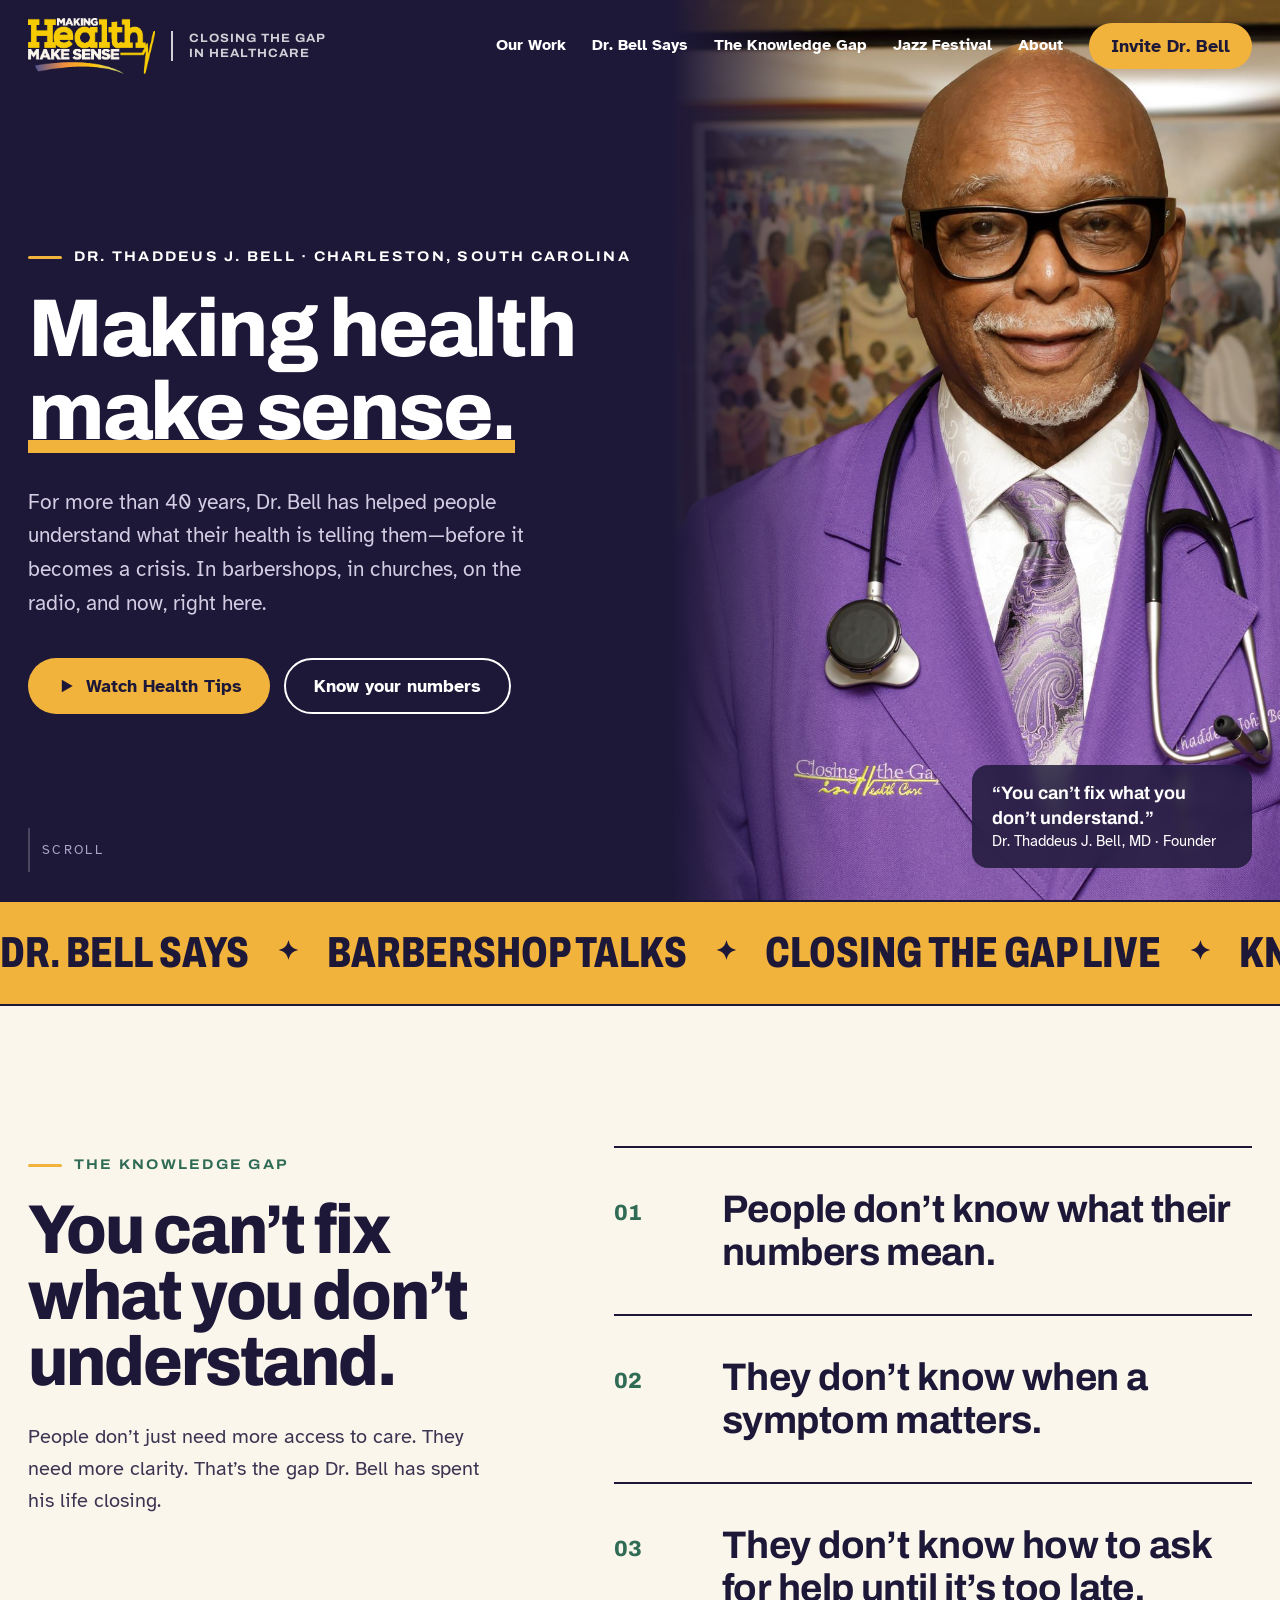
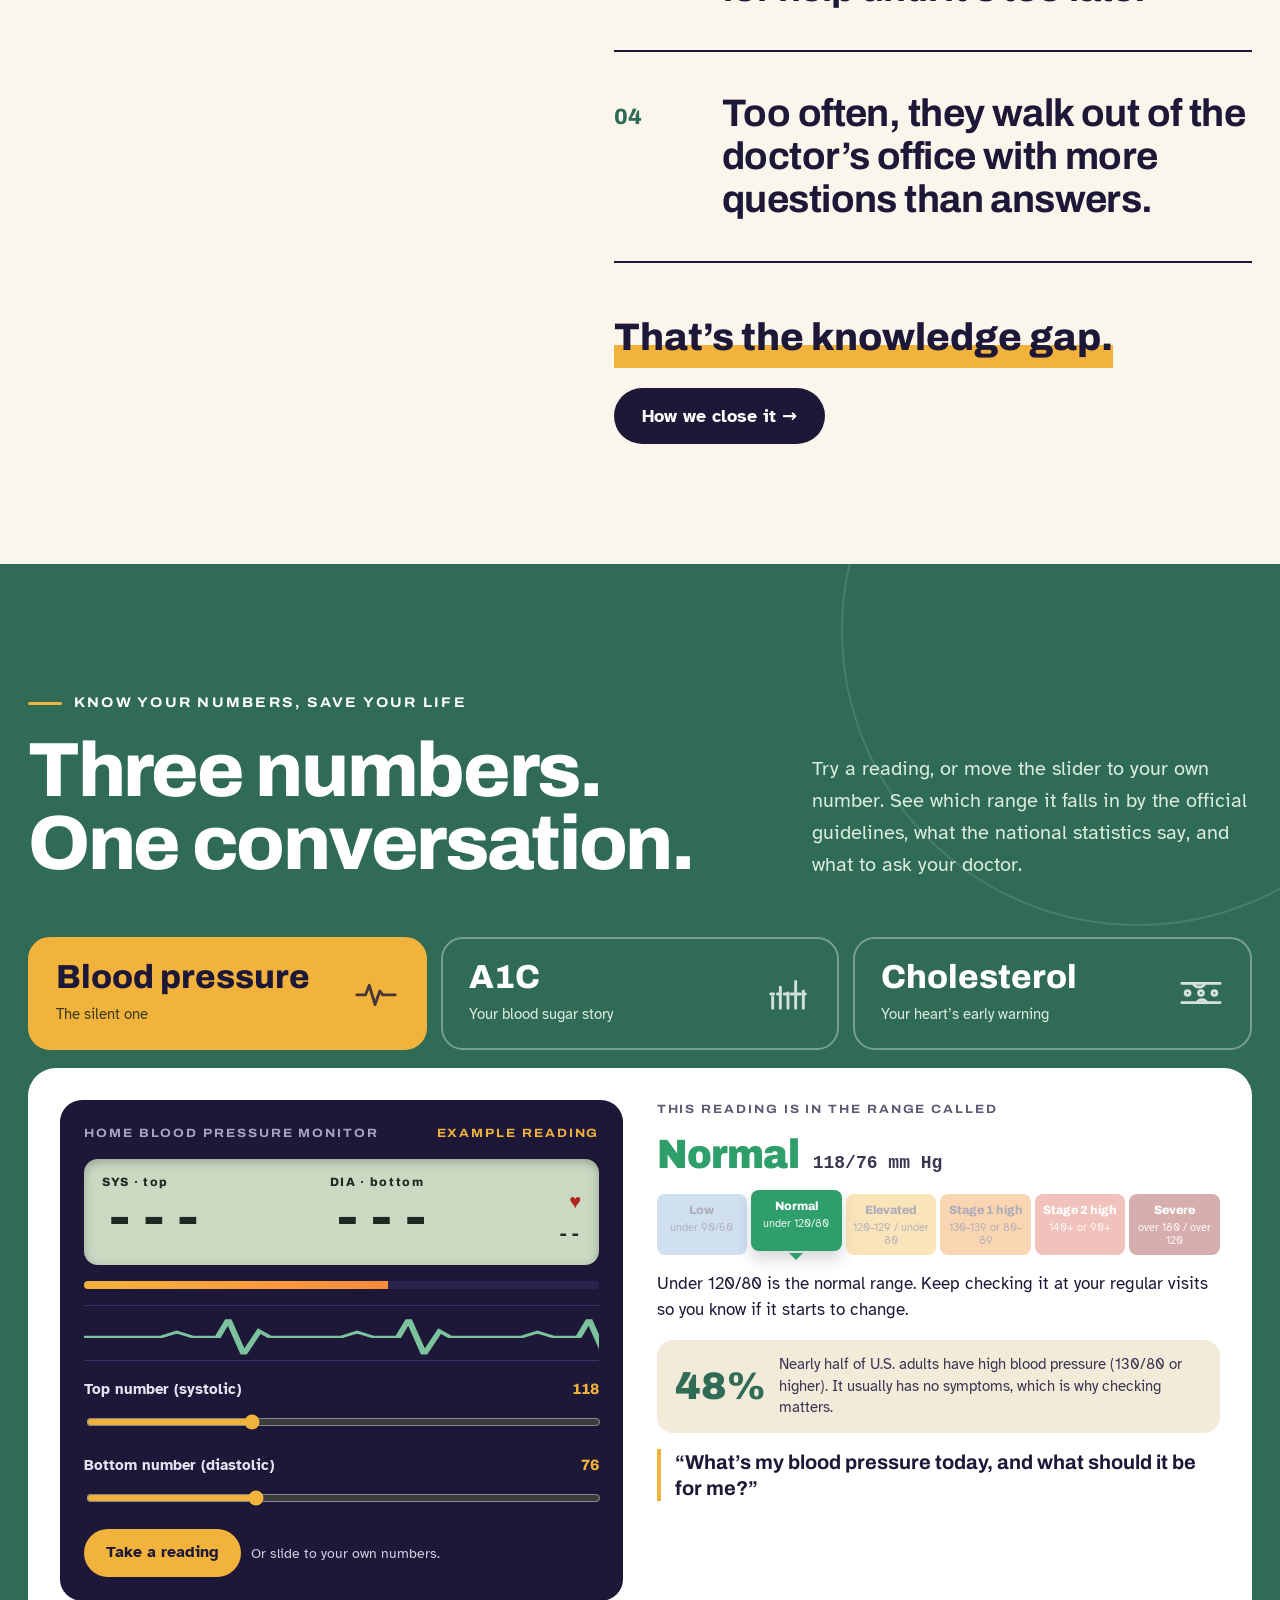
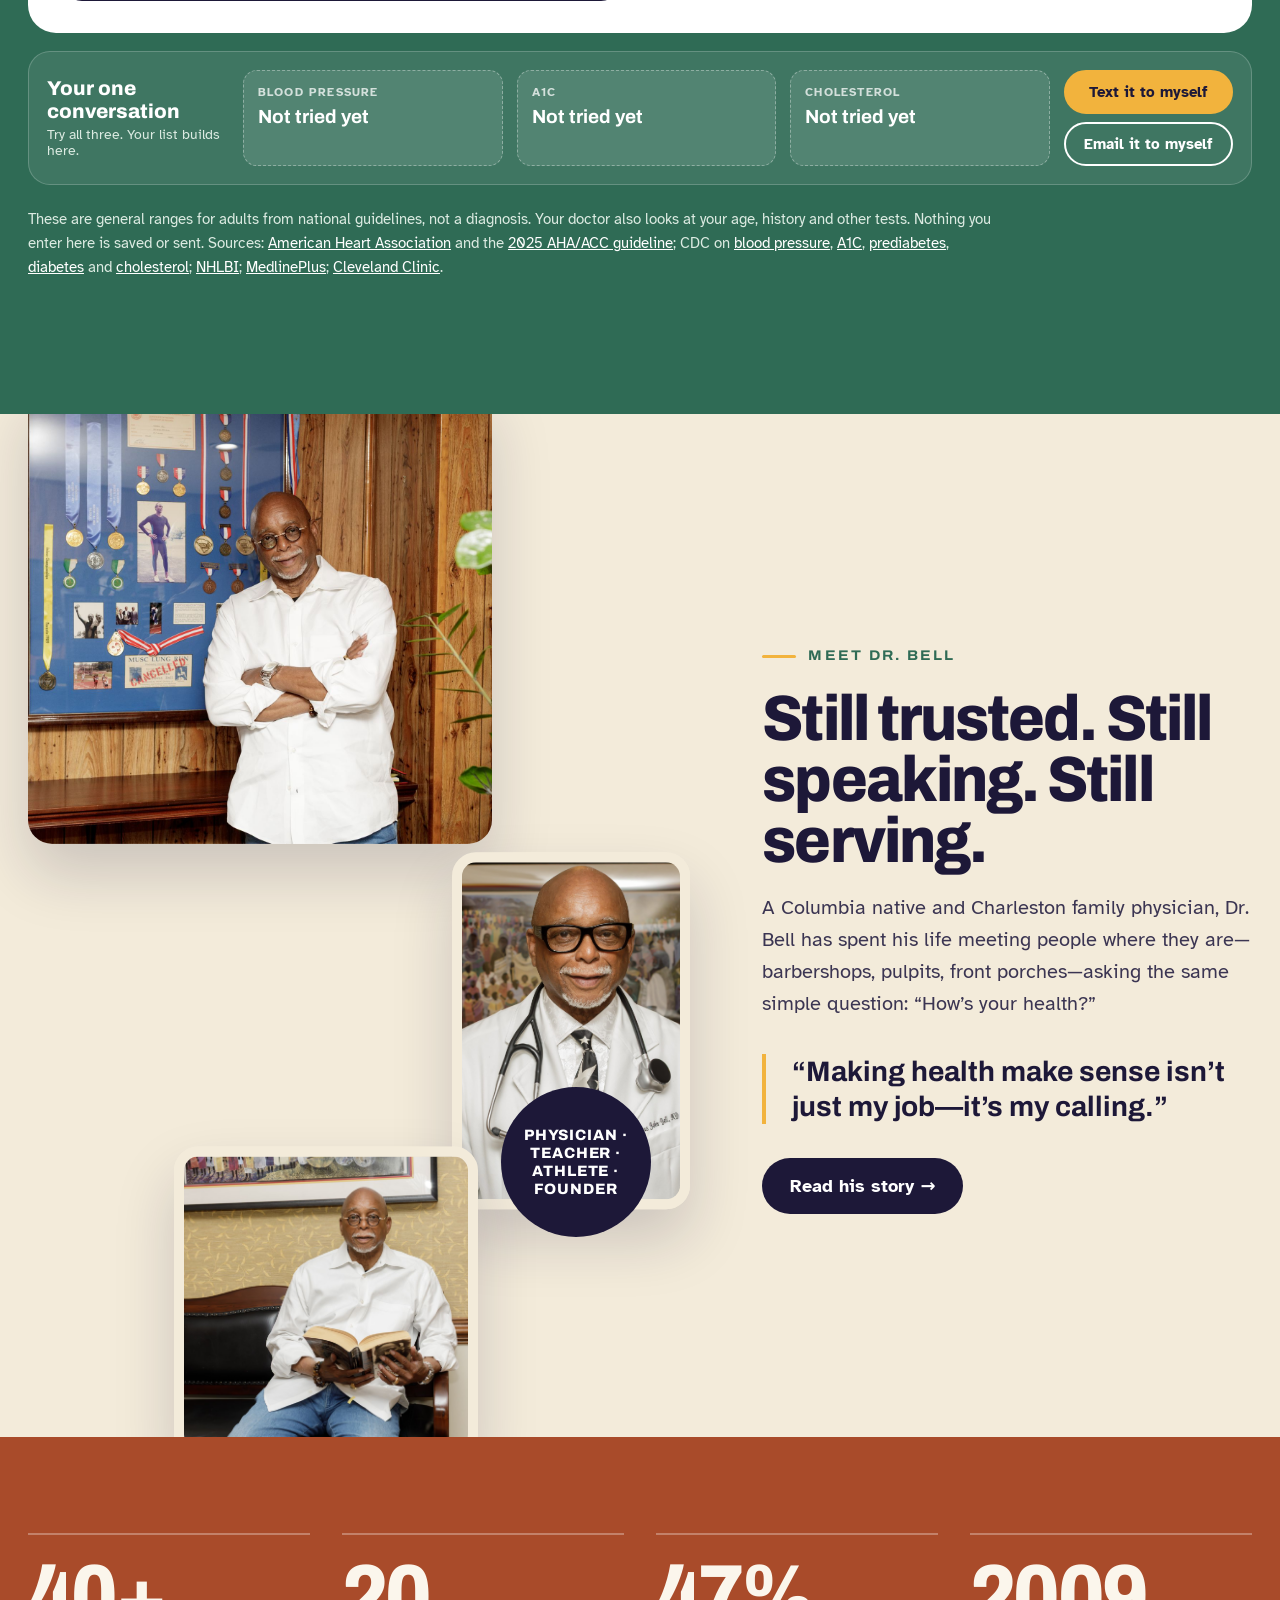
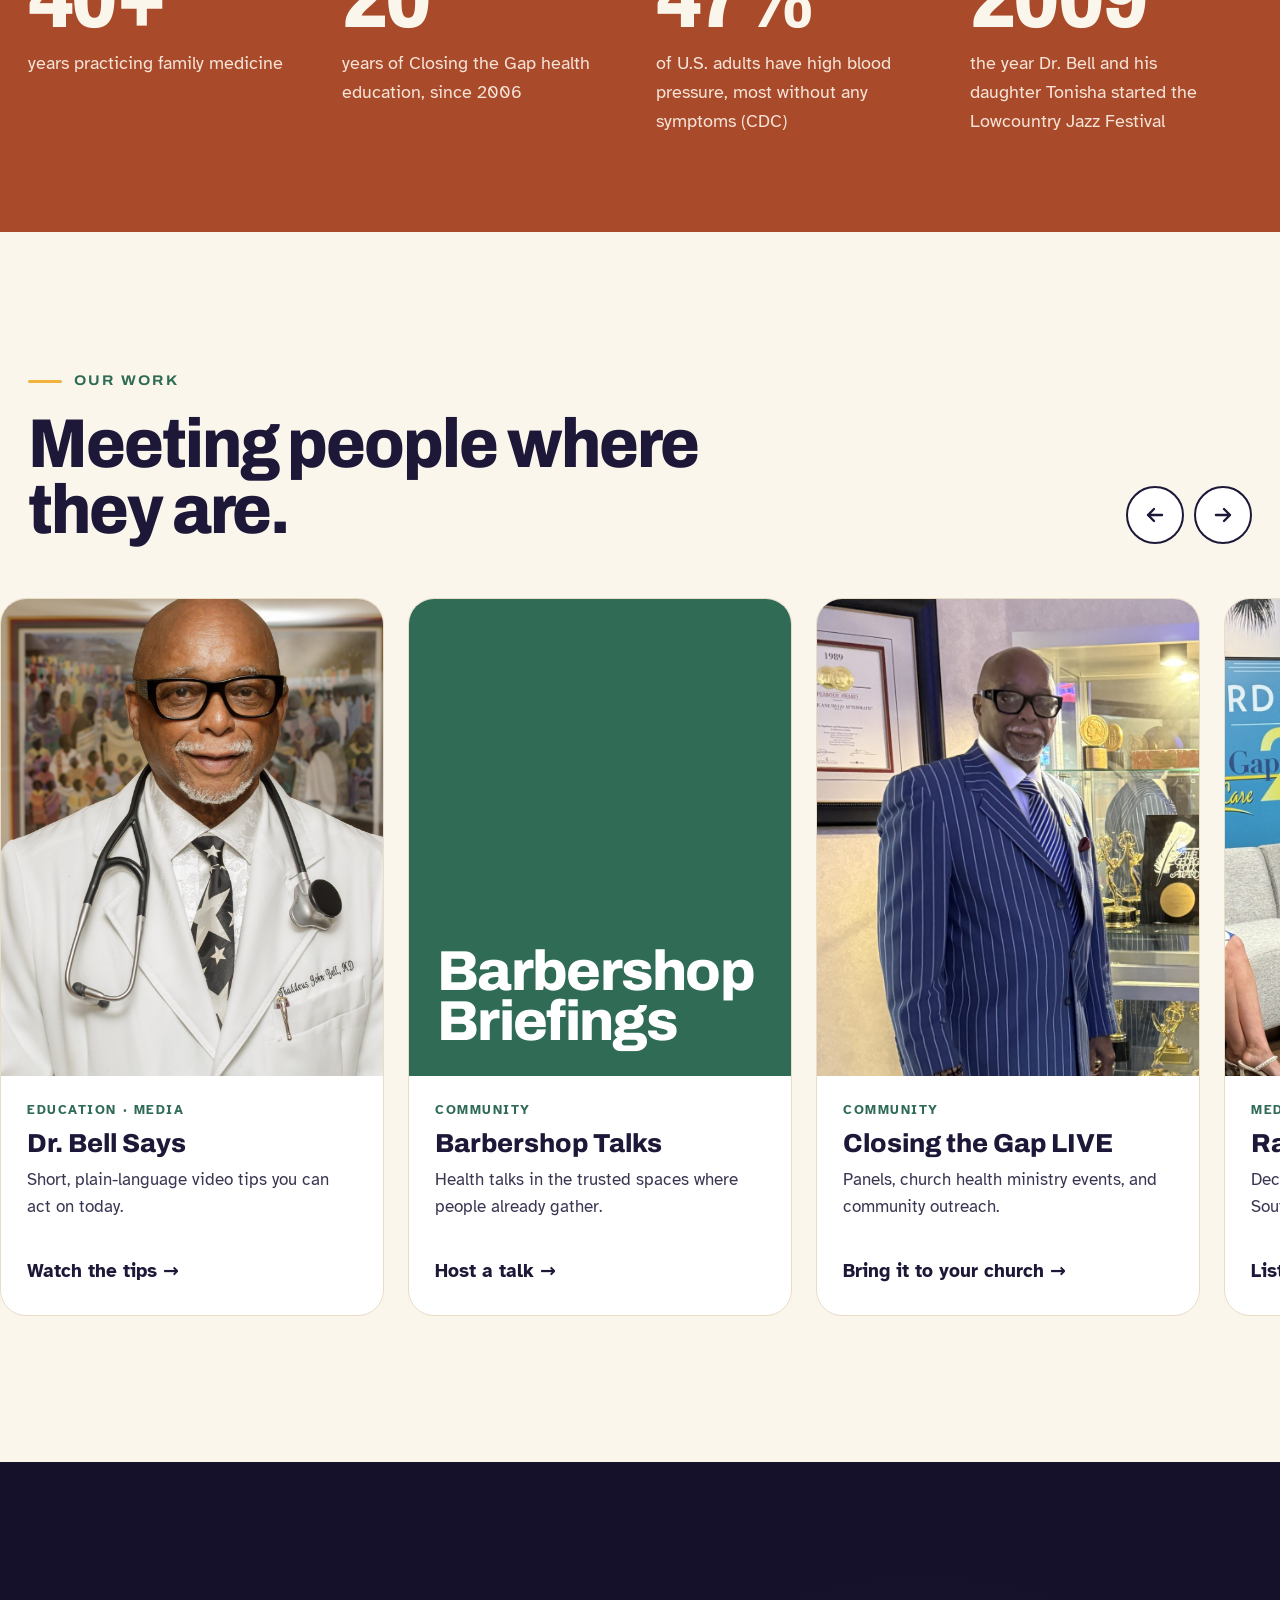
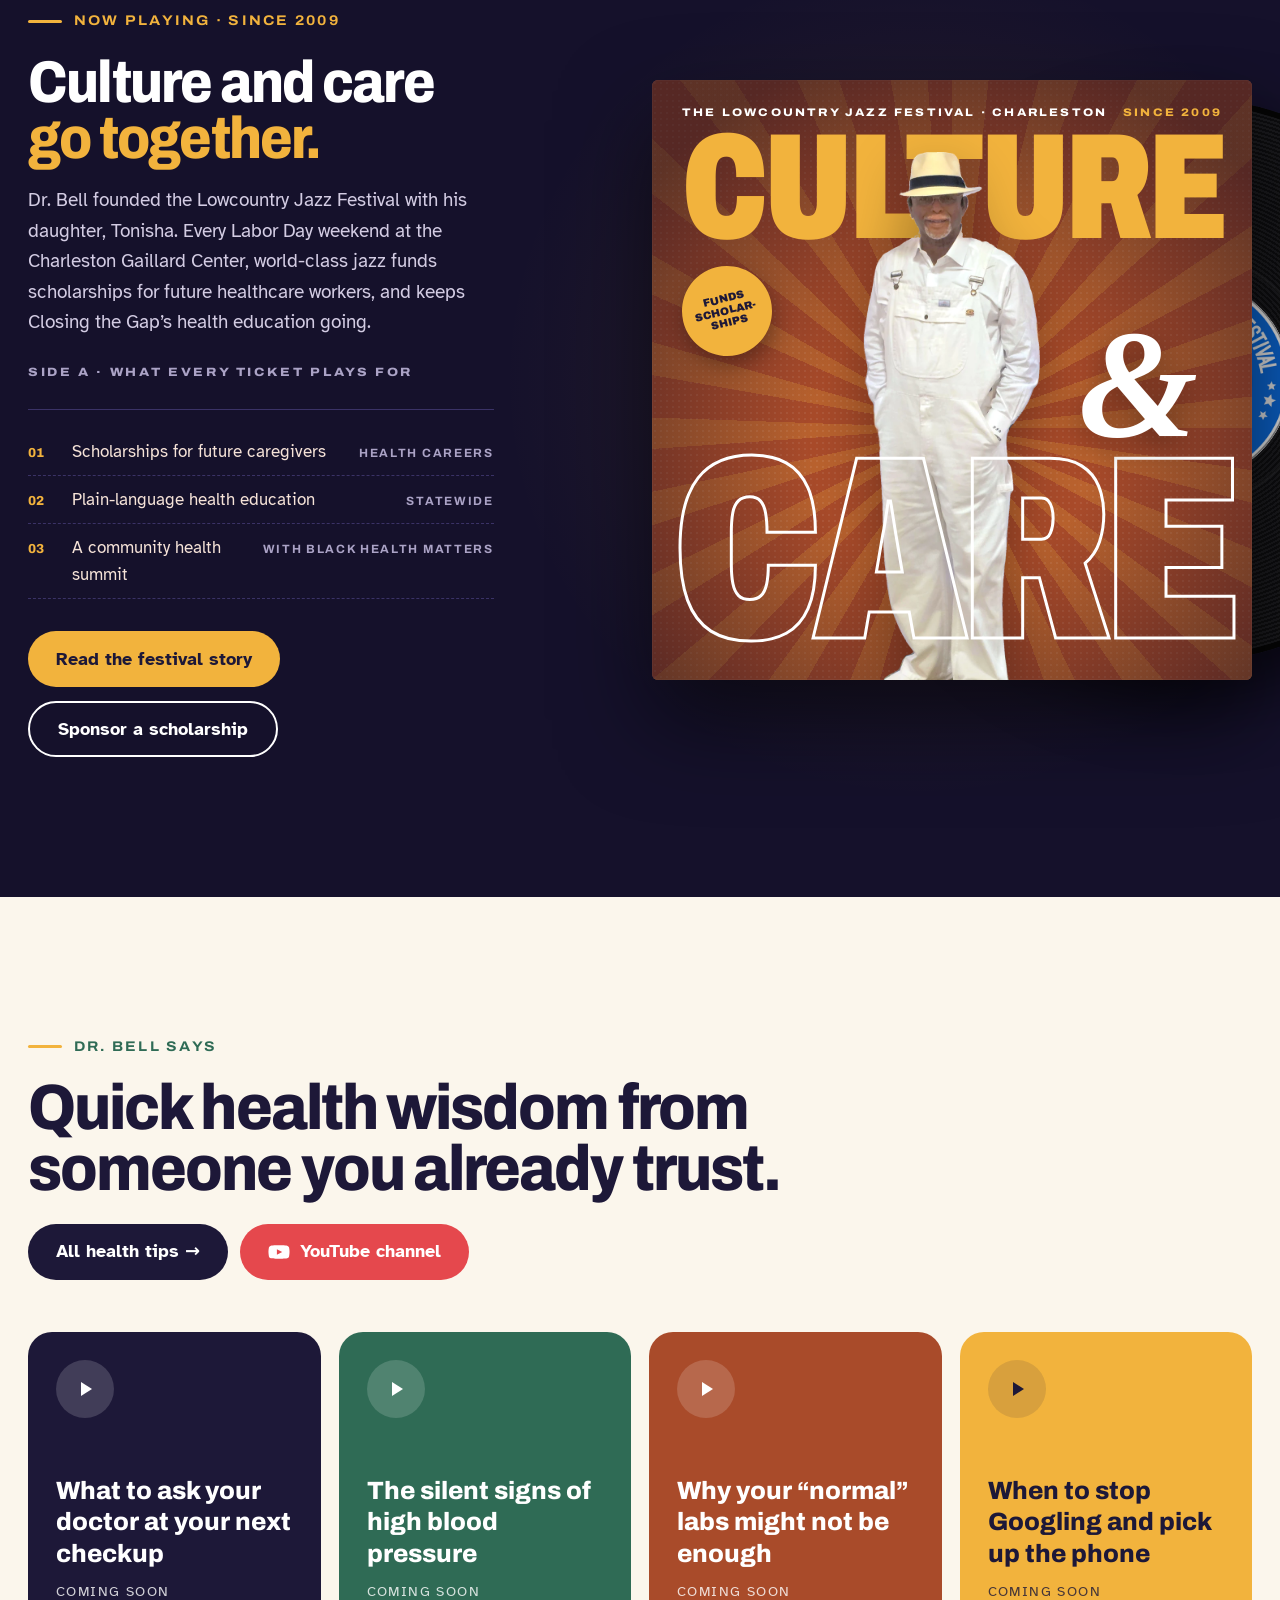
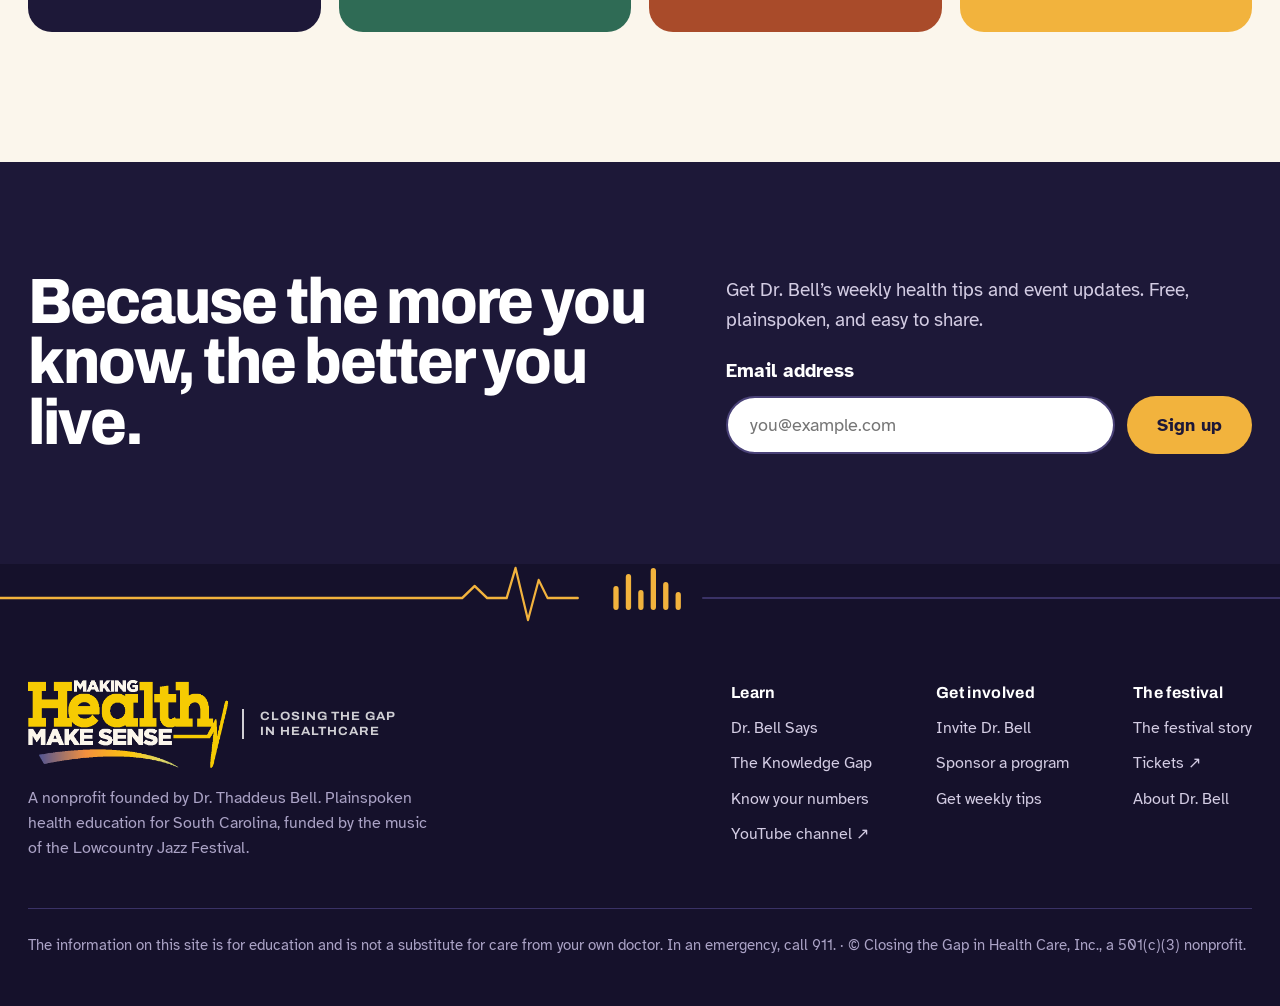
==== commit 45f848e7: "Stop the logo records from spinning (home album, jazz hero, our-work feature) Co-Authored-By: Claude" ====
--- a/index.html
+++ b/index.html
@@ -282,8 +282,7 @@
 .lp-rec{position:absolute;top:3%;left:3%;width:94%;aspect-ratio:1;z-index:1;transition:transform 1.4s cubic-bezier(.2,.8,.2,1) .2s}
 .lp.in .lp-rec,.reveal-fallback .lp-rec,html:not(.js) .lp-rec{transform:translateX(42%)}
 .lp:hover .lp-rec{transform:translateX(50%)}
-.lp-disc{animation-play-state:paused!important}
-.lp:hover .lp-disc{animation-play-state:running!important}
+.lp-disc{animation:none!important}
 .lp-disc{width:100%;height:100%;border-radius:50%;background:radial-gradient(circle,transparent 0 31%,rgba(255,255,255,.06) 31.5%,transparent 32%),repeating-radial-gradient(circle,#0d0d0f 0 2px,#19191c 2px 4px);box-shadow:0 30px 70px rgba(0,0,0,.6),inset 0 0 0 6px #050505;animation:lpspin 7s linear infinite;position:relative}
 .lp-disc::before{content:"";position:absolute;inset:0;border-radius:50%;background:conic-gradient(from 20deg,transparent 0 12%,rgba(255,255,255,.13) 16%,transparent 22% 58%,rgba(255,255,255,.09) 63%,transparent 70%)}
 .lp-disc img{position:absolute;left:50%;top:50%;width:36%;height:36%;transform:translate(-50%,-50%);border-radius:50%;background:#fff}
